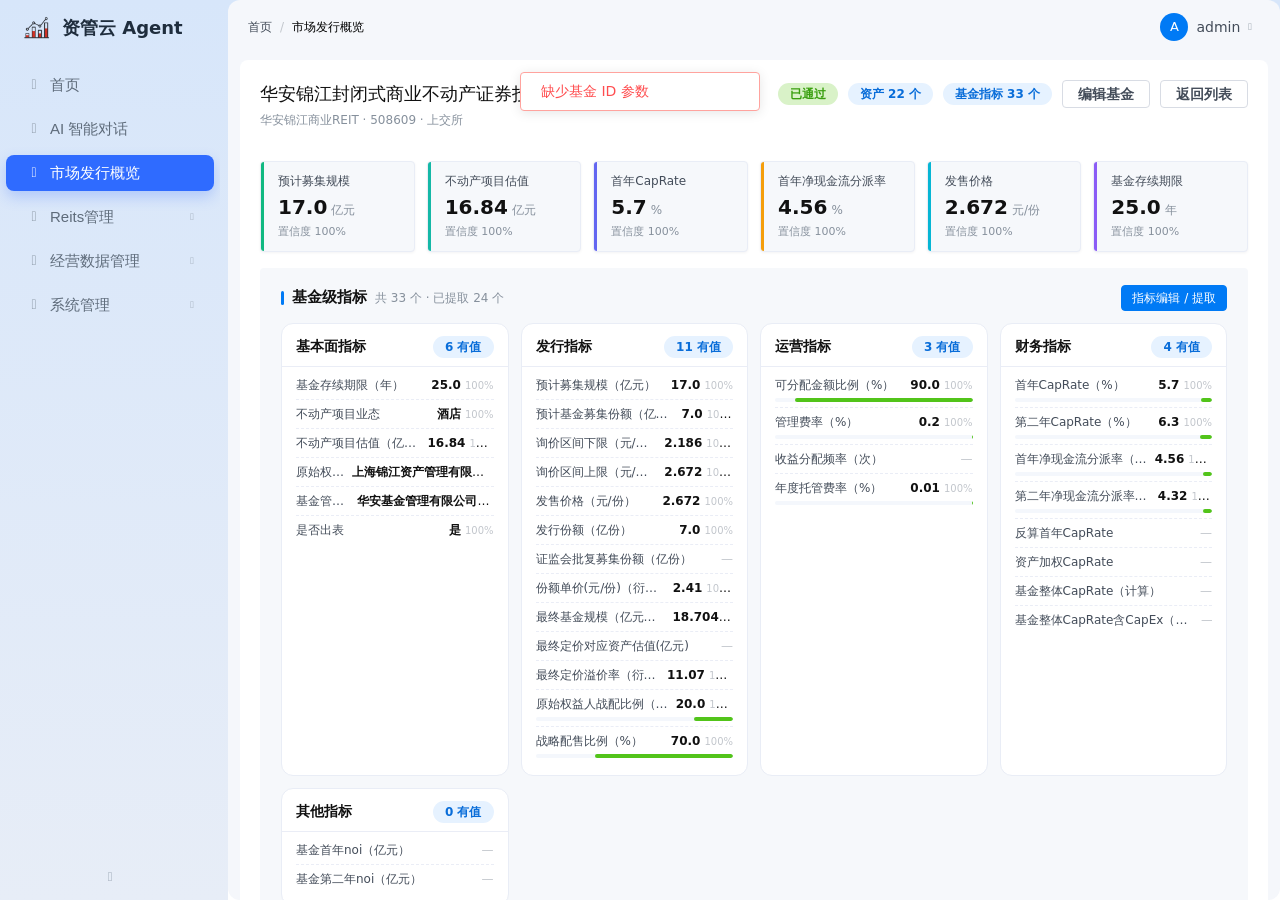
==== index.html @ 0970c5f0 "Deploy fund detail demo" ====
<!DOCTYPE html>
<!-- saved from url=(0098)https://gateway-open-uat.longfor.com/asset-cloud-uat/open-agent/pages/reits/fund-detail.html?id=16 -->
<html lang="zh-CN"><head><meta http-equiv="Content-Type" content="text/html; charset=UTF-8">

<meta name="viewport" content="width=device-width, initial-scale=1.0">
<title>基金详情</title>
<link rel="stylesheet" href="./assets/all.min.css" data-admin-spa="base">
<link rel="stylesheet" href="./assets/admin-vars.css" data-admin-spa="base">
<link rel="stylesheet" href="./assets/admin-layout.css" data-admin-spa="base">
<link rel="stylesheet" href="./assets/admin-components.css" data-admin-spa="base">
<link rel="stylesheet" href="./assets/reits2.css" data-admin-spa="page">

<style data-admin-spa="page-style">
/* ── 页头右侧 ── */
.fd-header-right { display: flex; flex-direction: column; align-items: flex-end; gap: 10px; }
.fd-header-tags { display: flex; align-items: center; gap: 10px; font-size: var(--admin-font-sm); }
.fd-header-right .btn { height: calc(var(--admin-btn-height) - 4px); font-weight: 600; }

/* ── 板块层次：页面白底 → 板块浅蓝灰底 → 卡片白底，避免全靠分界线区分层级 ── */
#app .desc-card { background: #f6f8fb; border-color: transparent; }

/* ── 顶部指标卡片 ── */
.fd-top-metrics { display: flex; gap: 12px; margin-bottom: var(--admin-gap-md); }
.fd-metric-card {
    flex: 1 1 0;
    min-width: 0;
    background: #f6f8fb;
    border: 1px solid var(--admin-border-lighter);
    border-radius: var(--admin-radius-sm);
    box-shadow: 0 1px 3px rgba(15, 23, 42, 0.05);
    padding: 10px 14px 10px 17px;
    position: relative;
    overflow: hidden;
}
.fd-metric-card::before {
    content: "";
    position: absolute;
    left: 0; top: 0; bottom: 0;
    width: 3px;
    background: var(--mc, var(--admin-primary));
}
.fd-metric-card .mc-label {
    font-size: var(--admin-font-sm);
    color: var(--admin-text-regular);
    margin-bottom: 4px;
    white-space: nowrap; overflow: hidden; text-overflow: ellipsis;
}
.fd-metric-card .mc-value { font-size: 20px; font-weight: 600; color: var(--admin-text-primary); line-height: 1.3; }
.fd-metric-card .mc-value .mc-unit { font-size: var(--admin-font-sm); font-weight: 400; color: var(--admin-text-secondary); margin-left: 4px; }
.fd-metric-card .mc-confidence { font-size: 11px; color: var(--admin-text-secondary); margin-top: 4px; }

/* ── 百分数进度条（从右向左增长，填充比例取指标值本身） ── */
.fd-bar { height: 4px; background: var(--admin-bg-light); border-radius: 2px; overflow: hidden; margin-top: 4px; }
.fd-bar > i { display: block; height: 100%; margin-left: auto; background: var(--admin-success); border-radius: 2px; }

/* ── 分区标题补充信息 ── */
.fd-sec-title { display: flex; align-items: baseline; gap: 8px; }
.fd-sec-title::before { content: ""; width: 3px; height: 14px; border-radius: 2px; background: var(--admin-primary); align-self: center; }
.fd-sec-meta { font-size: var(--admin-font-sm); font-weight: 400; color: var(--admin-text-secondary); }

/* ── 指标分组网格（flex 同行等高） ── */
.fd-group-grid { display: flex; flex-wrap: wrap; gap: 12px; }
.fd-group {
    flex: 0 0 calc(25% - 9px);
    min-width: 0;
    box-sizing: border-box;
    background: var(--admin-bg-blank);
    border: 1px solid var(--admin-border-lighter);
    border-radius: 12px;
    padding: 12px 14px;
    overflow: hidden;
}
.fd-group-head {
    display: flex; align-items: center; justify-content: space-between;
    font-size: var(--admin-font-base); font-weight: 700; color: var(--admin-text-primary);
    margin: 0 -14px 4px;
    padding: 0 14px 8px;
    border-bottom: 1px solid var(--admin-border-light);
}
.fd-group-head .g-badge { flex: 0 0 auto; }
.fd-group-head .g-dot { display: inline-block; width: 6px; height: 6px; border-radius: 2px; background: var(--admin-primary); margin-right: 6px; vertical-align: 1px; }
.fd-ind-row { padding: 5px 0; }
.fd-ind-row + .fd-ind-row { border-top: 1px dashed var(--admin-border-light); }
/* 行内 label/value 都可能超长：label 可收缩省略号（flex item 需 min-width:0 省略号才生效），value 过长同样收缩省略号，溢出悬浮 title 看全文 */
.fd-ind-line { display: flex; align-items: center; justify-content: space-between; gap: 8px; font-size: var(--admin-font-sm); }
.fd-ind-line .il-label { flex: 1 1 auto; min-width: 0; color: var(--admin-text-regular); white-space: nowrap; overflow: hidden; text-overflow: ellipsis; }
.fd-ind-line .il-val-wrap { flex: 0 1 auto; min-width: 0; white-space: nowrap; overflow: hidden; text-overflow: ellipsis; }
.fd-ind-line .il-value { font-weight: 600; color: var(--admin-text-primary); }
.fd-ind-line .il-unit { font-weight: 400; font-size: 12px; color: var(--admin-text-secondary); margin-left: 2px; }
.fd-ind-line .il-conf { font-size: 10px; color: var(--admin-text-disabled); margin-left: 4px; }

/* ── 底层资产卡片：一栏横向滑动 ── */
.fd-asset-carousel { position: relative; }
/* 左右渐隐遮罩，提示两侧还有内容（底色与 desc-card 一致） */
.fd-asset-carousel::before,
.fd-asset-carousel::after {
    content: "";
    position: absolute;
    top: 0; bottom: 10px;
    width: 56px;
    z-index: 2;
    pointer-events: none;
    opacity: 0;
    transition: opacity .25s;
}
.fd-asset-carousel::before { left: 0; background: linear-gradient(to right, #f6f8fb 8%, rgba(246, 248, 251, 0)); }
.fd-asset-carousel::after { right: 0; background: linear-gradient(to left, #f6f8fb 8%, rgba(246, 248, 251, 0)); }
.fd-asset-carousel.can-scroll-left::before,
.fd-asset-carousel.can-scroll-right::after { opacity: 1; }
.fd-asset-grid {
    display: flex;
    flex-wrap: nowrap;
    gap: 12px;
    overflow-x: auto;
    overscroll-behavior-x: contain;
    scroll-snap-type: x proximity;
    scroll-behavior: smooth;
    padding: 2px 2px 10px;
    cursor: grab;
    scrollbar-width: thin;
    scrollbar-color: #c7d0dd transparent;
}
.fd-asset-grid.dragging { cursor: grabbing; scroll-behavior: auto; user-select: none; }
.fd-asset-grid::-webkit-scrollbar { height: 6px; }
.fd-asset-grid::-webkit-scrollbar-thumb { background: #c7d0dd; border-radius: 3px; }
.fd-asset-grid::-webkit-scrollbar-thumb:hover { background: #a8b4c6; }
.fd-asset-grid::-webkit-scrollbar-track { background: transparent; }
.fd-asset-card {
    box-sizing: border-box;
    background: var(--admin-bg-blank);
    border: 1px solid var(--admin-border-lighter);
    border-radius: var(--admin-radius-sm);
    padding: 14px 16px;
    min-width: 0;
}
.fd-asset-card.full { flex: 0 0 100%; }
.fd-asset-card.half { flex: 0 0 480px; scroll-snap-align: start; }
/* 区块标题右侧：位置计数 + 翻页按钮 */
.fd-asset-toolbar { display: flex; align-items: center; gap: 8px; }
.fd-asset-pos {
    font-size: var(--admin-font-sm);
    color: var(--admin-text-secondary);
    min-width: 54px;
    text-align: center;
    font-variant-numeric: tabular-nums;
}
.fd-asset-nav {
    width: 28px; height: 28px;
    border-radius: 50%;
    border: 1px solid var(--admin-border-lighter);
    background: var(--admin-bg-blank);
    color: var(--admin-text-regular);
    font-size: 12px;
    cursor: pointer;
    display: inline-flex; align-items: center; justify-content: center;
    transition: color .15s, border-color .15s, opacity .15s;
}
.fd-asset-nav:hover:not(:disabled) { color: var(--admin-primary); border-color: var(--admin-primary); }
.fd-asset-nav:disabled { opacity: .35; cursor: not-allowed; }
.fd-asset-head { display: flex; align-items: center; gap: 8px; flex-wrap: wrap; margin-bottom: 12px; }
.fd-asset-head .a-name { font-size: var(--admin-font-md); font-weight: 600; color: var(--admin-text-primary); }
/* 资产头部胶囊：加粗深色字 + 同色浅底 */
.a-tag {
    display: inline-flex; align-items: center;
    font-size: 12px; font-weight: 600; line-height: 1.5;
    padding: 2px 12px; border-radius: 999px; white-space: nowrap;
}
.a-tag-blue { color: #096dd9; background: var(--admin-info-bg); }
.a-tag-green { color: #389e0d; background: #d9f2c8; }
.a-tag-gray { color: #595959; background: #f0f0f0; }
.fd-asset-groups { display: flex; flex-wrap: wrap; gap: 12px; }
.fd-asset-groups .fd-group { background: #f6f8fb; border-color: transparent; }
.fd-asset-card.full .fd-asset-groups .fd-group { flex-basis: calc(25% - 9px); }
.fd-asset-card.half .fd-asset-groups .fd-group { flex-basis: calc(50% - 6px); }
.fd-empty { padding: 32px; text-align: center; color: var(--admin-text-disabled); }

@media (max-width: 1200px) {
    .fd-group { flex-basis: calc(50% - 6px); }
    .fd-asset-card.half .fd-asset-groups .fd-group { flex-basis: calc(50% - 6px); }
}
@media (max-width: 640px) {
    .fd-asset-card.half { flex-basis: 86%; }
    .fd-asset-card.half .fd-asset-groups .fd-group { flex-basis: 100%; }
}
</style></head>
<body>
<div id="app" data-active-menu="reits-overview" data-layout-ready="1" class="admin-app"><aside class="admin-sidebar" id="adminSidebar"><a class="menu-brand" href="https://gateway-open-uat.longfor.com/asset-cloud-uat/open-agent/pages/dashboard.html"><span class="brand-logo"><img src="./assets/logo.png" alt="logo"></span><span class="brand-name">资管云 Agent</span></a><ul class="admin-menu"><li><a class="menu-item" data-menu-id="dashboard" href="https://gateway-open-uat.longfor.com/asset-cloud-uat/open-agent/pages/dashboard.html"><i class="fas fa-house menu-icon"></i><span>首页</span></a></li><li><a class="menu-item" data-menu-id="chat" href="https://gateway-open-uat.longfor.com/asset-cloud-uat/open-agent/pages/chat.html"><i class="fas fa-comments menu-icon"></i><span>AI 智能对话</span></a></li><li><a class="menu-item active" data-menu-id="reits-overview" href="https://gateway-open-uat.longfor.com/asset-cloud-uat/open-agent/pages/reits/funds.html"><i class="fas fa-chart-pie menu-icon"></i><span>市场发行概览</span></a></li><li class=""><a class="menu-item" data-menu-id="reits-mgmt"><i class="fas fa-city menu-icon"></i><span>Reits管理</span><i class="fas fa-chevron-down menu-chevron"></i></a><ul class="admin-submenu"><li><a class="menu-item" data-menu-id="reits-indicator-groups" href="https://gateway-open-uat.longfor.com/asset-cloud-uat/open-agent/pages/reits/indicator-groups.html"><span>指标分组</span></a></li><li><a class="menu-item" data-menu-id="reits-indicator-defs" href="https://gateway-open-uat.longfor.com/asset-cloud-uat/open-agent/pages/reits/indicator-defs.html"><span>指标定义</span></a></li><li><a class="menu-item" data-menu-id="reits-prompt-templates" href="https://gateway-open-uat.longfor.com/asset-cloud-uat/open-agent/pages/reits/prompt-templates.html"><span>提示词模板</span></a></li><li><a class="menu-item" data-menu-id="reits-doc-categories" href="https://gateway-open-uat.longfor.com/asset-cloud-uat/open-agent/pages/reits/doc-categories.html"><span>文档分类</span></a></li><li><a class="menu-item" data-menu-id="reits-raw-documents" href="https://gateway-open-uat.longfor.com/asset-cloud-uat/open-agent/pages/reits/raw-documents.html"><span>原始文档</span></a></li></ul></li><li class=""><a class="menu-item" data-menu-id="ops-data-mgmt"><i class="fas fa-chart-line menu-icon"></i><span>经营数据管理</span><i class="fas fa-chevron-down menu-chevron"></i></a><ul class="admin-submenu"><li><a class="menu-item" data-menu-id="ops-metrics" href="https://gateway-open-uat.longfor.com/asset-cloud-uat/open-agent/pages/ops/ops-metrics.html"><span>指标定义</span></a></li><li><a class="menu-item" data-menu-id="ops-metric-explore" href="https://gateway-open-uat.longfor.com/asset-cloud-uat/open-agent/pages/ops/ops-metric-explore.html"><span>指标查询</span></a></li><li><a class="menu-item" data-menu-id="ops-dimensions" href="https://gateway-open-uat.longfor.com/asset-cloud-uat/open-agent/pages/ops/ops-dimensions.html"><span>维度管理</span></a></li><li><a class="menu-item" data-menu-id="ops-es-meta" href="https://gateway-open-uat.longfor.com/asset-cloud-uat/open-agent/pages/ops/ops-es-meta.html"><span>ES管理</span></a></li><li><a class="menu-item" data-menu-id="ops-sync-monitor" href="https://gateway-open-uat.longfor.com/asset-cloud-uat/open-agent/pages/ops/ops-sync-monitor.html"><span>同步监控</span></a></li></ul></li><li class=""><a class="menu-item" data-menu-id="system-mgmt"><i class="fas fa-gear menu-icon"></i><span>系统管理</span><i class="fas fa-chevron-down menu-chevron"></i></a><ul class="admin-submenu"><li><a class="menu-item" data-menu-id="system-data-dic" href="https://gateway-open-uat.longfor.com/asset-cloud-uat/open-agent/pages/system/data-dic.html"><span>数据字典</span></a></li></ul></li></ul><div class="menu-fold" title="收起菜单"><i class="fas fa-angles-left"></i></div></aside><div class="admin-main"><header class="admin-header"><nav class="admin-breadcrumb"><a href="https://gateway-open-uat.longfor.com/asset-cloud-uat/open-agent/pages/dashboard.html">首页</a><span class="separator">/</span><span class="current">市场发行概览</span></nav><div class="header-user"><span class="user-avatar">A</span><span class="user-name">admin</span><i class="fas fa-chevron-down user-chevron"></i><div class="user-dropdown">  <div class="dropdown-item" id="logoutItem"><i class="fas fa-right-from-bracket"></i>退出登录</div></div></div></header><main class="admin-content"><div class="admin-page">
    <div class="page-header">
        <div>
            <h2 class="page-title" id="fundName">华安锦江封闭式商业不动产证券投资基金</h2>
            <div class="page-subtitle" id="fundSubTitle">华安锦江商业REIT · 508609 · 上交所</div>
        </div>
        <div class="fd-header-right">
            <div class="fd-header-tags">
                <span id="fundStageTag"><span class="a-tag a-tag-green">已通过</span></span>
                <span class="a-tag a-tag-blue" id="assetCountTag">资产 22 个</span>
                <span class="a-tag a-tag-blue" id="indicatorCountTag">基金指标 33 个</span>
                <button class="btn btn-default" onclick="location.href=&#39;fund-edit.html?id=&#39; + fundId">编辑基金</button>
                <button class="btn btn-default" onclick="location.href=&#39;funds.html&#39;">返回列表</button>
            </div>
        </div>
    </div>

    <!-- 顶部指标卡片（配置项 asset.reits.fund-detail.top-indicators，最多 6 个） -->
    <div class="fd-top-metrics" id="topMetrics" style=""><div class="fd-metric-card" style="--mc:#10b981"><div class="mc-label" title="预计募集规模">预计募集规模</div><div class="mc-value">17.0<span class="mc-unit">亿元</span></div><div class="mc-confidence">置信度 100%</div></div><div class="fd-metric-card" style="--mc:#14b8a6"><div class="mc-label" title="不动产项目估值">不动产项目估值</div><div class="mc-value">16.84<span class="mc-unit">亿元</span></div><div class="mc-confidence">置信度 100%</div></div><div class="fd-metric-card" style="--mc:#6366f1"><div class="mc-label" title="首年CapRate">首年CapRate</div><div class="mc-value">5.7<span class="mc-unit">%</span></div><div class="mc-confidence">置信度 100%</div></div><div class="fd-metric-card" style="--mc:#f59e0b"><div class="mc-label" title="首年净现金流分派率">首年净现金流分派率</div><div class="mc-value">4.56<span class="mc-unit">%</span></div><div class="mc-confidence">置信度 100%</div></div><div class="fd-metric-card" style="--mc:#06b6d4"><div class="mc-label" title="发售价格">发售价格</div><div class="mc-value">2.672<span class="mc-unit">元/份</span></div><div class="mc-confidence">置信度 100%</div></div><div class="fd-metric-card" style="--mc:#8b5cf6"><div class="mc-label" title="基金存续期限">基金存续期限</div><div class="mc-value">25.0<span class="mc-unit">年</span></div><div class="mc-confidence">置信度 100%</div></div></div>

    <!-- 基金级指标 -->
    <div class="desc-card">
        <div class="desc-title">
            <span class="fd-sec-title">基金级指标<span class="fd-sec-meta" id="fundIndMeta">共 33 个 · 已提取 24 个</span></span>
            <button class="btn btn-primary btn-sm" onclick="location.href=&#39;fund-indicator.html?fundId=&#39; + fundId">指标编辑 / 提取</button>
        </div>
        <div class="fd-group-grid" id="fundIndicatorGroups"><div class="fd-group"><div class="fd-group-head"><span>基本面指标</span><span class="a-tag a-tag-blue g-badge">6 有值</span></div><div class="fd-ind-row"><div class="fd-ind-line"><span class="il-label" title="基金存续期限（年）">基金存续期限（年）</span><span class="il-val-wrap" title="25.0"><span class="il-value">25.0</span><span class="il-conf">100%</span></span></div></div><div class="fd-ind-row"><div class="fd-ind-line"><span class="il-label" title="不动产项目业态">不动产项目业态</span><span class="il-val-wrap" title="酒店"><span class="il-value">酒店</span><span class="il-conf">100%</span></span></div></div><div class="fd-ind-row"><div class="fd-ind-line"><span class="il-label" title="不动产项目估值（亿元）">不动产项目估值（亿元）</span><span class="il-val-wrap" title="16.84"><span class="il-value">16.84</span><span class="il-conf">100%</span></span></div></div><div class="fd-ind-row"><div class="fd-ind-line"><span class="il-label" title="原始权益人">原始权益人</span><span class="il-val-wrap" title="上海锦江资产管理有限公司"><span class="il-value">上海锦江资产管理有限公司</span><span class="il-conf">100%</span></span></div></div><div class="fd-ind-row"><div class="fd-ind-line"><span class="il-label" title="基金管理人">基金管理人</span><span class="il-val-wrap" title="华安基金管理有限公司"><span class="il-value">华安基金管理有限公司</span><span class="il-conf">100%</span></span></div></div><div class="fd-ind-row"><div class="fd-ind-line"><span class="il-label" title="是否出表">是否出表</span><span class="il-val-wrap" title="是"><span class="il-value">是</span><span class="il-conf">100%</span></span></div></div></div><div class="fd-group"><div class="fd-group-head"><span>发行指标</span><span class="a-tag a-tag-blue g-badge">11 有值</span></div><div class="fd-ind-row"><div class="fd-ind-line"><span class="il-label" title="预计募集规模（亿元）">预计募集规模（亿元）</span><span class="il-val-wrap" title="17.0"><span class="il-value">17.0</span><span class="il-conf">100%</span></span></div></div><div class="fd-ind-row"><div class="fd-ind-line"><span class="il-label" title="预计基金募集份额（亿份）">预计基金募集份额（亿份）</span><span class="il-val-wrap" title="7.0"><span class="il-value">7.0</span><span class="il-conf">100%</span></span></div></div><div class="fd-ind-row"><div class="fd-ind-line"><span class="il-label" title="询价区间下限（元/份）">询价区间下限（元/份）</span><span class="il-val-wrap" title="2.186"><span class="il-value">2.186</span><span class="il-conf">100%</span></span></div></div><div class="fd-ind-row"><div class="fd-ind-line"><span class="il-label" title="询价区间上限（元/份）">询价区间上限（元/份）</span><span class="il-val-wrap" title="2.672"><span class="il-value">2.672</span><span class="il-conf">100%</span></span></div></div><div class="fd-ind-row"><div class="fd-ind-line"><span class="il-label" title="发售价格（元/份）">发售价格（元/份）</span><span class="il-val-wrap" title="2.672"><span class="il-value">2.672</span><span class="il-conf">100%</span></span></div></div><div class="fd-ind-row"><div class="fd-ind-line"><span class="il-label" title="发行份额（亿份）">发行份额（亿份）</span><span class="il-val-wrap" title="7.0"><span class="il-value">7.0</span><span class="il-conf">100%</span></span></div></div><div class="fd-ind-row"><div class="fd-ind-line"><span class="il-label" title="证监会批复募集份额（亿份）">证监会批复募集份额（亿份）</span><span class="il-val-wrap"><span class="il-value" style="color:var(--admin-text-disabled);font-weight:400">—</span></span></div></div><div class="fd-ind-row"><div class="fd-ind-line"><span class="il-label" title="份额单价(元/份)（衍生）">份额单价(元/份)（衍生）</span><span class="il-val-wrap" title="2.41"><span class="il-value">2.41</span><span class="il-conf">100%</span></span></div></div><div class="fd-ind-row"><div class="fd-ind-line"><span class="il-label" title="最终基金规模（亿元）（衍生）">最终基金规模（亿元）（衍生）</span><span class="il-val-wrap" title="18.704"><span class="il-value">18.704</span><span class="il-conf">100%</span></span></div></div><div class="fd-ind-row"><div class="fd-ind-line"><span class="il-label" title="最终定价对应资产估值(亿元)">最终定价对应资产估值(亿元)</span><span class="il-val-wrap"><span class="il-value" style="color:var(--admin-text-disabled);font-weight:400">—</span></span></div></div><div class="fd-ind-row"><div class="fd-ind-line"><span class="il-label" title="最终定价溢价率（衍生）">最终定价溢价率（衍生）</span><span class="il-val-wrap" title="11.07"><span class="il-value">11.07</span><span class="il-conf">100%</span></span></div></div><div class="fd-ind-row"><div class="fd-ind-line"><span class="il-label" title="原始权益人战配比例（%）">原始权益人战配比例（%）</span><span class="il-val-wrap" title="20.0"><span class="il-value">20.0</span><span class="il-conf">100%</span></span></div><div class="fd-bar"><i style="width:20%"></i></div></div><div class="fd-ind-row"><div class="fd-ind-line"><span class="il-label" title="战略配售比例（%）">战略配售比例（%）</span><span class="il-val-wrap" title="70.0"><span class="il-value">70.0</span><span class="il-conf">100%</span></span></div><div class="fd-bar"><i style="width:70%"></i></div></div></div><div class="fd-group"><div class="fd-group-head"><span>运营指标</span><span class="a-tag a-tag-blue g-badge">3 有值</span></div><div class="fd-ind-row"><div class="fd-ind-line"><span class="il-label" title="可分配金额比例（%）">可分配金额比例（%）</span><span class="il-val-wrap" title="90.0"><span class="il-value">90.0</span><span class="il-conf">100%</span></span></div><div class="fd-bar"><i style="width:90%"></i></div></div><div class="fd-ind-row"><div class="fd-ind-line"><span class="il-label" title="管理费率（%）">管理费率（%）</span><span class="il-val-wrap" title="0.2"><span class="il-value">0.2</span><span class="il-conf">100%</span></span></div><div class="fd-bar"><i style="width:0.2%"></i></div></div><div class="fd-ind-row"><div class="fd-ind-line"><span class="il-label" title="收益分配频率（次）">收益分配频率（次）</span><span class="il-val-wrap"><span class="il-value" style="color:var(--admin-text-disabled);font-weight:400">—</span></span></div></div><div class="fd-ind-row"><div class="fd-ind-line"><span class="il-label" title="年度托管费率（%）">年度托管费率（%）</span><span class="il-val-wrap" title="0.01"><span class="il-value">0.01</span><span class="il-conf">100%</span></span></div><div class="fd-bar"><i style="width:0.01%"></i></div></div></div><div class="fd-group"><div class="fd-group-head"><span>财务指标</span><span class="a-tag a-tag-blue g-badge">4 有值</span></div><div class="fd-ind-row"><div class="fd-ind-line"><span class="il-label" title="首年CapRate（%）">首年CapRate（%）</span><span class="il-val-wrap" title="5.7"><span class="il-value">5.7</span><span class="il-conf">100%</span></span></div><div class="fd-bar"><i style="width:5.7%"></i></div></div><div class="fd-ind-row"><div class="fd-ind-line"><span class="il-label" title="第二年CapRate（%）">第二年CapRate（%）</span><span class="il-val-wrap" title="6.3"><span class="il-value">6.3</span><span class="il-conf">100%</span></span></div><div class="fd-bar"><i style="width:6.3%"></i></div></div><div class="fd-ind-row"><div class="fd-ind-line"><span class="il-label" title="首年净现金流分派率（%）">首年净现金流分派率（%）</span><span class="il-val-wrap" title="4.56"><span class="il-value">4.56</span><span class="il-conf">100%</span></span></div><div class="fd-bar"><i style="width:4.56%"></i></div></div><div class="fd-ind-row"><div class="fd-ind-line"><span class="il-label" title="第二年净现金流分派率（%）">第二年净现金流分派率（%）</span><span class="il-val-wrap" title="4.32"><span class="il-value">4.32</span><span class="il-conf">100%</span></span></div><div class="fd-bar"><i style="width:4.32%"></i></div></div><div class="fd-ind-row"><div class="fd-ind-line"><span class="il-label" title="反算首年CapRate">反算首年CapRate</span><span class="il-val-wrap"><span class="il-value" style="color:var(--admin-text-disabled);font-weight:400">—</span></span></div></div><div class="fd-ind-row"><div class="fd-ind-line"><span class="il-label" title="资产加权CapRate">资产加权CapRate</span><span class="il-val-wrap"><span class="il-value" style="color:var(--admin-text-disabled);font-weight:400">—</span></span></div></div><div class="fd-ind-row"><div class="fd-ind-line"><span class="il-label" title="基金整体CapRate（计算）">基金整体CapRate（计算）</span><span class="il-val-wrap"><span class="il-value" style="color:var(--admin-text-disabled);font-weight:400">—</span></span></div></div><div class="fd-ind-row"><div class="fd-ind-line"><span class="il-label" title="基金整体CapRate含CapEx（计算）">基金整体CapRate含CapEx（计算）</span><span class="il-val-wrap"><span class="il-value" style="color:var(--admin-text-disabled);font-weight:400">—</span></span></div></div></div><div class="fd-group"><div class="fd-group-head"><span>其他指标</span><span class="a-tag a-tag-blue g-badge">0 有值</span></div><div class="fd-ind-row"><div class="fd-ind-line"><span class="il-label" title="基金首年noi（亿元）">基金首年noi（亿元）</span><span class="il-val-wrap"><span class="il-value" style="color:var(--admin-text-disabled);font-weight:400">—</span></span></div></div><div class="fd-ind-row"><div class="fd-ind-line"><span class="il-label" title="基金第二年noi（亿元）">基金第二年noi（亿元）</span><span class="il-val-wrap"><span class="il-value" style="color:var(--admin-text-disabled);font-weight:400">—</span></span></div></div></div></div>
    </div>

    <!-- 底层资产 -->
    <div class="desc-card">
        <div class="desc-title">
            <span class="fd-sec-title">底层资产<span class="fd-sec-meta" id="assetMeta">共 22 个资产</span></span>
            <span class="fd-asset-toolbar">
                <span class="fd-asset-pos" id="assetPos">1 / 22</span>
                <button type="button" class="fd-asset-nav" id="assetPrev" aria-label="向左滑动"><i class="fas fa-chevron-left"></i></button>
                <button type="button" class="fd-asset-nav" id="assetNext" aria-label="向右滑动"><i class="fas fa-chevron-right"></i></button>
                <button class="btn btn-primary btn-sm" onclick="discoverAssets()">重新识别资产</button>
            </span>
        </div>
        <div class="fd-asset-carousel" id="assetCarousel">
        <div class="fd-asset-grid" id="assetCards"><div class="fd-asset-card half"><div class="fd-asset-head"><span class="a-name">锦江都城广州白云店</span><span class="a-tag a-tag-blue">广东省广州市</span><span class="a-tag a-tag-green">酒店</span><span class="a-tag a-tag-gray">字段 21 个</span></div><div class="fd-asset-groups"><div class="fd-group"><div class="fd-group-head"><span><i class="g-dot"></i>资产概况</span></div><div class="fd-ind-row"><div class="fd-ind-line"><span class="il-label" title="建筑面积">建筑面积</span><span class="il-val-wrap" title="7459.0平方米"><span class="il-value">7459.0</span><span class="il-unit">平方米</span></span></div></div><div class="fd-ind-row"><div class="fd-ind-line"><span class="il-label" title="可租赁面积">可租赁面积</span><span class="il-val-wrap"><span class="il-value" style="color:var(--admin-text-disabled);font-weight:400">—</span></span></div></div><div class="fd-ind-row"><div class="fd-ind-line"><span class="il-label" title="资产估值">资产估值</span><span class="il-val-wrap"><span class="il-value" style="color:var(--admin-text-disabled);font-weight:400">—</span></span></div></div><div class="fd-ind-row"><div class="fd-ind-line"><span class="il-label" title="细分业态类型">细分业态类型</span><span class="il-val-wrap"><span class="il-value" style="color:var(--admin-text-disabled);font-weight:400">—</span></span></div></div><div class="fd-ind-row"><div class="fd-ind-line"><span class="il-label" title="土地剩余年限">土地剩余年限</span><span class="il-val-wrap"><span class="il-value" style="color:var(--admin-text-disabled);font-weight:400">—</span></span></div></div></div><div class="fd-group"><div class="fd-group-head"><span><i class="g-dot"></i>估值参数</span></div><div class="fd-ind-row"><div class="fd-ind-line"><span class="il-label" title="caprate(首年资本化率）">caprate(首年资本化率）</span><span class="il-val-wrap" title="5.2%"><span class="il-value">5.2</span><span class="il-unit">%</span></span></div><div class="fd-bar"><i style="width:5.2%"></i></div></div><div class="fd-ind-row"><div class="fd-ind-line"><span class="il-label" title="Caprate2（第二年资本化率）">Caprate2（第二年资本化率）</span><span class="il-val-wrap"><span class="il-value" style="color:var(--admin-text-disabled);font-weight:400">—</span></span></div></div><div class="fd-ind-row"><div class="fd-ind-line"><span class="il-label" title="Caprate（加回资本性支出）">Caprate（加回资本性支出）</span><span class="il-val-wrap"><span class="il-value" style="color:var(--admin-text-disabled);font-weight:400">—</span></span></div></div><div class="fd-ind-row"><div class="fd-ind-line"><span class="il-label" title="Caprate2（第二年加回资本性支出）">Caprate2（第二年加回资本性支出）</span><span class="il-val-wrap"><span class="il-value" style="color:var(--admin-text-disabled);font-weight:400">—</span></span></div></div><div class="fd-ind-row"><div class="fd-ind-line"><span class="il-label" title="折现率">折现率</span><span class="il-val-wrap"><span class="il-value" style="color:var(--admin-text-disabled);font-weight:400">—</span></span></div></div></div><div class="fd-group"><div class="fd-group-head"><span><i class="g-dot"></i>经营表现</span></div><div class="fd-ind-row"><div class="fd-ind-line"><span class="il-label" title="NOI（最近年度实际值）">NOI（最近年度实际值）</span><span class="il-val-wrap"><span class="il-value" style="color:var(--admin-text-disabled);font-weight:400">—</span></span></div></div><div class="fd-ind-row"><div class="fd-ind-line"><span class="il-label" title="NOI Margin（最近年度实际值）">NOI Margin（最近年度实际值）</span><span class="il-val-wrap"><span class="il-value" style="color:var(--admin-text-disabled);font-weight:400">—</span></span></div></div><div class="fd-ind-row"><div class="fd-ind-line"><span class="il-label" title="出租率（时点/年末）">出租率（时点/年末）</span><span class="il-val-wrap"><span class="il-value" style="color:var(--admin-text-disabled);font-weight:400">—</span></span></div></div><div class="fd-ind-row"><div class="fd-ind-line"><span class="il-label" title="平均租金单价">平均租金单价</span><span class="il-val-wrap"><span class="il-value" style="color:var(--admin-text-disabled);font-weight:400">—</span></span></div></div><div class="fd-ind-row"><div class="fd-ind-line"><span class="il-label" title="续租率">续租率</span><span class="il-val-wrap"><span class="il-value" style="color:var(--admin-text-disabled);font-weight:400">—</span></span></div></div></div><div class="fd-group"><div class="fd-group-head"><span><i class="g-dot"></i>租户与租约指标</span></div><div class="fd-ind-row"><div class="fd-ind-line"><span class="il-label" title="前十大租户占比">前十大租户占比</span><span class="il-val-wrap"><span class="il-value" style="color:var(--admin-text-disabled);font-weight:400">—</span></span></div></div><div class="fd-ind-row"><div class="fd-ind-line"><span class="il-label" title="最大单一租户占比">最大单一租户占比</span><span class="il-val-wrap"><span class="il-value" style="color:var(--admin-text-disabled);font-weight:400">—</span></span></div></div><div class="fd-ind-row"><div class="fd-ind-line"><span class="il-label" title="WALE（加权平均剩余租期）">WALE（加权平均剩余租期）</span><span class="il-val-wrap"><span class="il-value" style="color:var(--admin-text-disabled);font-weight:400">—</span></span></div></div><div class="fd-ind-row"><div class="fd-ind-line"><span class="il-label" title="到期结构（1年内）">到期结构（1年内）</span><span class="il-val-wrap"><span class="il-value" style="color:var(--admin-text-disabled);font-weight:400">—</span></span></div></div></div><div class="fd-group"><div class="fd-group-head"><span><i class="g-dot"></i>预测指标</span></div><div class="fd-ind-row"><div class="fd-ind-line"><span class="il-label" title="NOI（首年预测）">NOI（首年预测）</span><span class="il-val-wrap"><span class="il-value" style="color:var(--admin-text-disabled);font-weight:400">—</span></span></div></div><div class="fd-ind-row"><div class="fd-ind-line"><span class="il-label" title="NOI Margin（首年预测）">NOI Margin（首年预测）</span><span class="il-val-wrap"><span class="il-value" style="color:var(--admin-text-disabled);font-weight:400">—</span></span></div></div></div></div></div><div class="fd-asset-card half"><div class="fd-asset-head"><span class="a-name">锦江都城郑州二七店</span><span class="a-tag a-tag-blue">河南省郑州市</span><span class="a-tag a-tag-green">酒店</span><span class="a-tag a-tag-gray">字段 21 个</span></div><div class="fd-asset-groups"><div class="fd-group"><div class="fd-group-head"><span><i class="g-dot"></i>资产概况</span></div><div class="fd-ind-row"><div class="fd-ind-line"><span class="il-label" title="建筑面积">建筑面积</span><span class="il-val-wrap" title="6601.07平方米"><span class="il-value">6601.07</span><span class="il-unit">平方米</span></span></div></div><div class="fd-ind-row"><div class="fd-ind-line"><span class="il-label" title="可租赁面积">可租赁面积</span><span class="il-val-wrap"><span class="il-value" style="color:var(--admin-text-disabled);font-weight:400">—</span></span></div></div><div class="fd-ind-row"><div class="fd-ind-line"><span class="il-label" title="资产估值">资产估值</span><span class="il-val-wrap"><span class="il-value" style="color:var(--admin-text-disabled);font-weight:400">—</span></span></div></div><div class="fd-ind-row"><div class="fd-ind-line"><span class="il-label" title="细分业态类型">细分业态类型</span><span class="il-val-wrap"><span class="il-value" style="color:var(--admin-text-disabled);font-weight:400">—</span></span></div></div><div class="fd-ind-row"><div class="fd-ind-line"><span class="il-label" title="土地剩余年限">土地剩余年限</span><span class="il-val-wrap"><span class="il-value" style="color:var(--admin-text-disabled);font-weight:400">—</span></span></div></div></div><div class="fd-group"><div class="fd-group-head"><span><i class="g-dot"></i>估值参数</span></div><div class="fd-ind-row"><div class="fd-ind-line"><span class="il-label" title="caprate(首年资本化率）">caprate(首年资本化率）</span><span class="il-val-wrap" title="5.7%"><span class="il-value">5.7</span><span class="il-unit">%</span></span></div><div class="fd-bar"><i style="width:5.7%"></i></div></div><div class="fd-ind-row"><div class="fd-ind-line"><span class="il-label" title="Caprate2（第二年资本化率）">Caprate2（第二年资本化率）</span><span class="il-val-wrap"><span class="il-value" style="color:var(--admin-text-disabled);font-weight:400">—</span></span></div></div><div class="fd-ind-row"><div class="fd-ind-line"><span class="il-label" title="Caprate（加回资本性支出）">Caprate（加回资本性支出）</span><span class="il-val-wrap"><span class="il-value" style="color:var(--admin-text-disabled);font-weight:400">—</span></span></div></div><div class="fd-ind-row"><div class="fd-ind-line"><span class="il-label" title="Caprate2（第二年加回资本性支出）">Caprate2（第二年加回资本性支出）</span><span class="il-val-wrap"><span class="il-value" style="color:var(--admin-text-disabled);font-weight:400">—</span></span></div></div><div class="fd-ind-row"><div class="fd-ind-line"><span class="il-label" title="折现率">折现率</span><span class="il-val-wrap"><span class="il-value" style="color:var(--admin-text-disabled);font-weight:400">—</span></span></div></div></div><div class="fd-group"><div class="fd-group-head"><span><i class="g-dot"></i>经营表现</span></div><div class="fd-ind-row"><div class="fd-ind-line"><span class="il-label" title="NOI（最近年度实际值）">NOI（最近年度实际值）</span><span class="il-val-wrap"><span class="il-value" style="color:var(--admin-text-disabled);font-weight:400">—</span></span></div></div><div class="fd-ind-row"><div class="fd-ind-line"><span class="il-label" title="NOI Margin（最近年度实际值）">NOI Margin（最近年度实际值）</span><span class="il-val-wrap"><span class="il-value" style="color:var(--admin-text-disabled);font-weight:400">—</span></span></div></div><div class="fd-ind-row"><div class="fd-ind-line"><span class="il-label" title="出租率（时点/年末）">出租率（时点/年末）</span><span class="il-val-wrap"><span class="il-value" style="color:var(--admin-text-disabled);font-weight:400">—</span></span></div></div><div class="fd-ind-row"><div class="fd-ind-line"><span class="il-label" title="平均租金单价">平均租金单价</span><span class="il-val-wrap"><span class="il-value" style="color:var(--admin-text-disabled);font-weight:400">—</span></span></div></div><div class="fd-ind-row"><div class="fd-ind-line"><span class="il-label" title="续租率">续租率</span><span class="il-val-wrap"><span class="il-value" style="color:var(--admin-text-disabled);font-weight:400">—</span></span></div></div></div><div class="fd-group"><div class="fd-group-head"><span><i class="g-dot"></i>租户与租约指标</span></div><div class="fd-ind-row"><div class="fd-ind-line"><span class="il-label" title="前十大租户占比">前十大租户占比</span><span class="il-val-wrap"><span class="il-value" style="color:var(--admin-text-disabled);font-weight:400">—</span></span></div></div><div class="fd-ind-row"><div class="fd-ind-line"><span class="il-label" title="最大单一租户占比">最大单一租户占比</span><span class="il-val-wrap"><span class="il-value" style="color:var(--admin-text-disabled);font-weight:400">—</span></span></div></div><div class="fd-ind-row"><div class="fd-ind-line"><span class="il-label" title="WALE（加权平均剩余租期）">WALE（加权平均剩余租期）</span><span class="il-val-wrap"><span class="il-value" style="color:var(--admin-text-disabled);font-weight:400">—</span></span></div></div><div class="fd-ind-row"><div class="fd-ind-line"><span class="il-label" title="到期结构（1年内）">到期结构（1年内）</span><span class="il-val-wrap"><span class="il-value" style="color:var(--admin-text-disabled);font-weight:400">—</span></span></div></div></div><div class="fd-group"><div class="fd-group-head"><span><i class="g-dot"></i>预测指标</span></div><div class="fd-ind-row"><div class="fd-ind-line"><span class="il-label" title="NOI（首年预测）">NOI（首年预测）</span><span class="il-val-wrap"><span class="il-value" style="color:var(--admin-text-disabled);font-weight:400">—</span></span></div></div><div class="fd-ind-row"><div class="fd-ind-line"><span class="il-label" title="NOI Margin（首年预测）">NOI Margin（首年预测）</span><span class="il-val-wrap"><span class="il-value" style="color:var(--admin-text-disabled);font-weight:400">—</span></span></div></div></div></div></div><div class="fd-asset-card half"><div class="fd-asset-head"><span class="a-name">锦江都城长沙开福五一广场店</span><span class="a-tag a-tag-blue">湖南省长沙市</span><span class="a-tag a-tag-green">酒店</span><span class="a-tag a-tag-gray">字段 21 个</span></div><div class="fd-asset-groups"><div class="fd-group"><div class="fd-group-head"><span><i class="g-dot"></i>资产概况</span></div><div class="fd-ind-row"><div class="fd-ind-line"><span class="il-label" title="建筑面积">建筑面积</span><span class="il-val-wrap" title="7765.78平方米"><span class="il-value">7765.78</span><span class="il-unit">平方米</span></span></div></div><div class="fd-ind-row"><div class="fd-ind-line"><span class="il-label" title="可租赁面积">可租赁面积</span><span class="il-val-wrap"><span class="il-value" style="color:var(--admin-text-disabled);font-weight:400">—</span></span></div></div><div class="fd-ind-row"><div class="fd-ind-line"><span class="il-label" title="资产估值">资产估值</span><span class="il-val-wrap"><span class="il-value" style="color:var(--admin-text-disabled);font-weight:400">—</span></span></div></div><div class="fd-ind-row"><div class="fd-ind-line"><span class="il-label" title="细分业态类型">细分业态类型</span><span class="il-val-wrap"><span class="il-value" style="color:var(--admin-text-disabled);font-weight:400">—</span></span></div></div><div class="fd-ind-row"><div class="fd-ind-line"><span class="il-label" title="土地剩余年限">土地剩余年限</span><span class="il-val-wrap"><span class="il-value" style="color:var(--admin-text-disabled);font-weight:400">—</span></span></div></div></div><div class="fd-group"><div class="fd-group-head"><span><i class="g-dot"></i>估值参数</span></div><div class="fd-ind-row"><div class="fd-ind-line"><span class="il-label" title="caprate(首年资本化率）">caprate(首年资本化率）</span><span class="il-val-wrap" title="4.9%"><span class="il-value">4.9</span><span class="il-unit">%</span></span></div><div class="fd-bar"><i style="width:4.9%"></i></div></div><div class="fd-ind-row"><div class="fd-ind-line"><span class="il-label" title="Caprate2（第二年资本化率）">Caprate2（第二年资本化率）</span><span class="il-val-wrap"><span class="il-value" style="color:var(--admin-text-disabled);font-weight:400">—</span></span></div></div><div class="fd-ind-row"><div class="fd-ind-line"><span class="il-label" title="Caprate（加回资本性支出）">Caprate（加回资本性支出）</span><span class="il-val-wrap"><span class="il-value" style="color:var(--admin-text-disabled);font-weight:400">—</span></span></div></div><div class="fd-ind-row"><div class="fd-ind-line"><span class="il-label" title="Caprate2（第二年加回资本性支出）">Caprate2（第二年加回资本性支出）</span><span class="il-val-wrap"><span class="il-value" style="color:var(--admin-text-disabled);font-weight:400">—</span></span></div></div><div class="fd-ind-row"><div class="fd-ind-line"><span class="il-label" title="折现率">折现率</span><span class="il-val-wrap"><span class="il-value" style="color:var(--admin-text-disabled);font-weight:400">—</span></span></div></div></div><div class="fd-group"><div class="fd-group-head"><span><i class="g-dot"></i>经营表现</span></div><div class="fd-ind-row"><div class="fd-ind-line"><span class="il-label" title="NOI（最近年度实际值）">NOI（最近年度实际值）</span><span class="il-val-wrap"><span class="il-value" style="color:var(--admin-text-disabled);font-weight:400">—</span></span></div></div><div class="fd-ind-row"><div class="fd-ind-line"><span class="il-label" title="NOI Margin（最近年度实际值）">NOI Margin（最近年度实际值）</span><span class="il-val-wrap"><span class="il-value" style="color:var(--admin-text-disabled);font-weight:400">—</span></span></div></div><div class="fd-ind-row"><div class="fd-ind-line"><span class="il-label" title="出租率（时点/年末）">出租率（时点/年末）</span><span class="il-val-wrap"><span class="il-value" style="color:var(--admin-text-disabled);font-weight:400">—</span></span></div></div><div class="fd-ind-row"><div class="fd-ind-line"><span class="il-label" title="平均租金单价">平均租金单价</span><span class="il-val-wrap"><span class="il-value" style="color:var(--admin-text-disabled);font-weight:400">—</span></span></div></div><div class="fd-ind-row"><div class="fd-ind-line"><span class="il-label" title="续租率">续租率</span><span class="il-val-wrap"><span class="il-value" style="color:var(--admin-text-disabled);font-weight:400">—</span></span></div></div></div><div class="fd-group"><div class="fd-group-head"><span><i class="g-dot"></i>租户与租约指标</span></div><div class="fd-ind-row"><div class="fd-ind-line"><span class="il-label" title="前十大租户占比">前十大租户占比</span><span class="il-val-wrap"><span class="il-value" style="color:var(--admin-text-disabled);font-weight:400">—</span></span></div></div><div class="fd-ind-row"><div class="fd-ind-line"><span class="il-label" title="最大单一租户占比">最大单一租户占比</span><span class="il-val-wrap"><span class="il-value" style="color:var(--admin-text-disabled);font-weight:400">—</span></span></div></div><div class="fd-ind-row"><div class="fd-ind-line"><span class="il-label" title="WALE（加权平均剩余租期）">WALE（加权平均剩余租期）</span><span class="il-val-wrap"><span class="il-value" style="color:var(--admin-text-disabled);font-weight:400">—</span></span></div></div><div class="fd-ind-row"><div class="fd-ind-line"><span class="il-label" title="到期结构（1年内）">到期结构（1年内）</span><span class="il-val-wrap"><span class="il-value" style="color:var(--admin-text-disabled);font-weight:400">—</span></span></div></div></div><div class="fd-group"><div class="fd-group-head"><span><i class="g-dot"></i>预测指标</span></div><div class="fd-ind-row"><div class="fd-ind-line"><span class="il-label" title="NOI（首年预测）">NOI（首年预测）</span><span class="il-val-wrap"><span class="il-value" style="color:var(--admin-text-disabled);font-weight:400">—</span></span></div></div><div class="fd-ind-row"><div class="fd-ind-line"><span class="il-label" title="NOI Margin（首年预测）">NOI Margin（首年预测）</span><span class="il-val-wrap"><span class="il-value" style="color:var(--admin-text-disabled);font-weight:400">—</span></span></div></div></div></div></div><div class="fd-asset-card half"><div class="fd-asset-head"><span class="a-name">锦江都城合肥政务中心店</span><span class="a-tag a-tag-blue">安徽省合肥市</span><span class="a-tag a-tag-green">酒店</span><span class="a-tag a-tag-gray">字段 21 个</span></div><div class="fd-asset-groups"><div class="fd-group"><div class="fd-group-head"><span><i class="g-dot"></i>资产概况</span></div><div class="fd-ind-row"><div class="fd-ind-line"><span class="il-label" title="建筑面积">建筑面积</span><span class="il-val-wrap" title="7594.15平方米"><span class="il-value">7594.15</span><span class="il-unit">平方米</span></span></div></div><div class="fd-ind-row"><div class="fd-ind-line"><span class="il-label" title="可租赁面积">可租赁面积</span><span class="il-val-wrap"><span class="il-value" style="color:var(--admin-text-disabled);font-weight:400">—</span></span></div></div><div class="fd-ind-row"><div class="fd-ind-line"><span class="il-label" title="资产估值">资产估值</span><span class="il-val-wrap"><span class="il-value" style="color:var(--admin-text-disabled);font-weight:400">—</span></span></div></div><div class="fd-ind-row"><div class="fd-ind-line"><span class="il-label" title="细分业态类型">细分业态类型</span><span class="il-val-wrap"><span class="il-value" style="color:var(--admin-text-disabled);font-weight:400">—</span></span></div></div><div class="fd-ind-row"><div class="fd-ind-line"><span class="il-label" title="土地剩余年限">土地剩余年限</span><span class="il-val-wrap"><span class="il-value" style="color:var(--admin-text-disabled);font-weight:400">—</span></span></div></div></div><div class="fd-group"><div class="fd-group-head"><span><i class="g-dot"></i>估值参数</span></div><div class="fd-ind-row"><div class="fd-ind-line"><span class="il-label" title="caprate(首年资本化率）">caprate(首年资本化率）</span><span class="il-val-wrap"><span class="il-value" style="color:var(--admin-text-disabled);font-weight:400">—</span></span></div></div><div class="fd-ind-row"><div class="fd-ind-line"><span class="il-label" title="Caprate2（第二年资本化率）">Caprate2（第二年资本化率）</span><span class="il-val-wrap"><span class="il-value" style="color:var(--admin-text-disabled);font-weight:400">—</span></span></div></div><div class="fd-ind-row"><div class="fd-ind-line"><span class="il-label" title="Caprate（加回资本性支出）">Caprate（加回资本性支出）</span><span class="il-val-wrap"><span class="il-value" style="color:var(--admin-text-disabled);font-weight:400">—</span></span></div></div><div class="fd-ind-row"><div class="fd-ind-line"><span class="il-label" title="Caprate2（第二年加回资本性支出）">Caprate2（第二年加回资本性支出）</span><span class="il-val-wrap"><span class="il-value" style="color:var(--admin-text-disabled);font-weight:400">—</span></span></div></div><div class="fd-ind-row"><div class="fd-ind-line"><span class="il-label" title="折现率">折现率</span><span class="il-val-wrap"><span class="il-value" style="color:var(--admin-text-disabled);font-weight:400">—</span></span></div></div></div><div class="fd-group"><div class="fd-group-head"><span><i class="g-dot"></i>经营表现</span></div><div class="fd-ind-row"><div class="fd-ind-line"><span class="il-label" title="NOI（最近年度实际值）">NOI（最近年度实际值）</span><span class="il-val-wrap"><span class="il-value" style="color:var(--admin-text-disabled);font-weight:400">—</span></span></div></div><div class="fd-ind-row"><div class="fd-ind-line"><span class="il-label" title="NOI Margin（最近年度实际值）">NOI Margin（最近年度实际值）</span><span class="il-val-wrap"><span class="il-value" style="color:var(--admin-text-disabled);font-weight:400">—</span></span></div></div><div class="fd-ind-row"><div class="fd-ind-line"><span class="il-label" title="出租率（时点/年末）">出租率（时点/年末）</span><span class="il-val-wrap"><span class="il-value" style="color:var(--admin-text-disabled);font-weight:400">—</span></span></div></div><div class="fd-ind-row"><div class="fd-ind-line"><span class="il-label" title="平均租金单价">平均租金单价</span><span class="il-val-wrap"><span class="il-value" style="color:var(--admin-text-disabled);font-weight:400">—</span></span></div></div><div class="fd-ind-row"><div class="fd-ind-line"><span class="il-label" title="续租率">续租率</span><span class="il-val-wrap"><span class="il-value" style="color:var(--admin-text-disabled);font-weight:400">—</span></span></div></div></div><div class="fd-group"><div class="fd-group-head"><span><i class="g-dot"></i>租户与租约指标</span></div><div class="fd-ind-row"><div class="fd-ind-line"><span class="il-label" title="前十大租户占比">前十大租户占比</span><span class="il-val-wrap"><span class="il-value" style="color:var(--admin-text-disabled);font-weight:400">—</span></span></div></div><div class="fd-ind-row"><div class="fd-ind-line"><span class="il-label" title="最大单一租户占比">最大单一租户占比</span><span class="il-val-wrap"><span class="il-value" style="color:var(--admin-text-disabled);font-weight:400">—</span></span></div></div><div class="fd-ind-row"><div class="fd-ind-line"><span class="il-label" title="WALE（加权平均剩余租期）">WALE（加权平均剩余租期）</span><span class="il-val-wrap"><span class="il-value" style="color:var(--admin-text-disabled);font-weight:400">—</span></span></div></div><div class="fd-ind-row"><div class="fd-ind-line"><span class="il-label" title="到期结构（1年内）">到期结构（1年内）</span><span class="il-val-wrap"><span class="il-value" style="color:var(--admin-text-disabled);font-weight:400">—</span></span></div></div></div><div class="fd-group"><div class="fd-group-head"><span><i class="g-dot"></i>预测指标</span></div><div class="fd-ind-row"><div class="fd-ind-line"><span class="il-label" title="NOI（首年预测）">NOI（首年预测）</span><span class="il-val-wrap"><span class="il-value" style="color:var(--admin-text-disabled);font-weight:400">—</span></span></div></div><div class="fd-ind-row"><div class="fd-ind-line"><span class="il-label" title="NOI Margin（首年预测）">NOI Margin（首年预测）</span><span class="il-val-wrap"><span class="il-value" style="color:var(--admin-text-disabled);font-weight:400">—</span></span></div></div></div></div></div><div class="fd-asset-card half"><div class="fd-asset-head"><span class="a-name">锦江都城武汉体育中心店</span><span class="a-tag a-tag-blue">湖北省武汉市</span><span class="a-tag a-tag-green">酒店</span><span class="a-tag a-tag-gray">字段 21 个</span></div><div class="fd-asset-groups"><div class="fd-group"><div class="fd-group-head"><span><i class="g-dot"></i>资产概况</span></div><div class="fd-ind-row"><div class="fd-ind-line"><span class="il-label" title="建筑面积">建筑面积</span><span class="il-val-wrap" title="7164.24平方米"><span class="il-value">7164.24</span><span class="il-unit">平方米</span></span></div></div><div class="fd-ind-row"><div class="fd-ind-line"><span class="il-label" title="可租赁面积">可租赁面积</span><span class="il-val-wrap"><span class="il-value" style="color:var(--admin-text-disabled);font-weight:400">—</span></span></div></div><div class="fd-ind-row"><div class="fd-ind-line"><span class="il-label" title="资产估值">资产估值</span><span class="il-val-wrap"><span class="il-value" style="color:var(--admin-text-disabled);font-weight:400">—</span></span></div></div><div class="fd-ind-row"><div class="fd-ind-line"><span class="il-label" title="细分业态类型">细分业态类型</span><span class="il-val-wrap"><span class="il-value" style="color:var(--admin-text-disabled);font-weight:400">—</span></span></div></div><div class="fd-ind-row"><div class="fd-ind-line"><span class="il-label" title="土地剩余年限">土地剩余年限</span><span class="il-val-wrap"><span class="il-value" style="color:var(--admin-text-disabled);font-weight:400">—</span></span></div></div></div><div class="fd-group"><div class="fd-group-head"><span><i class="g-dot"></i>估值参数</span></div><div class="fd-ind-row"><div class="fd-ind-line"><span class="il-label" title="caprate(首年资本化率）">caprate(首年资本化率）</span><span class="il-val-wrap"><span class="il-value" style="color:var(--admin-text-disabled);font-weight:400">—</span></span></div></div><div class="fd-ind-row"><div class="fd-ind-line"><span class="il-label" title="Caprate2（第二年资本化率）">Caprate2（第二年资本化率）</span><span class="il-val-wrap"><span class="il-value" style="color:var(--admin-text-disabled);font-weight:400">—</span></span></div></div><div class="fd-ind-row"><div class="fd-ind-line"><span class="il-label" title="Caprate（加回资本性支出）">Caprate（加回资本性支出）</span><span class="il-val-wrap"><span class="il-value" style="color:var(--admin-text-disabled);font-weight:400">—</span></span></div></div><div class="fd-ind-row"><div class="fd-ind-line"><span class="il-label" title="Caprate2（第二年加回资本性支出）">Caprate2（第二年加回资本性支出）</span><span class="il-val-wrap"><span class="il-value" style="color:var(--admin-text-disabled);font-weight:400">—</span></span></div></div><div class="fd-ind-row"><div class="fd-ind-line"><span class="il-label" title="折现率">折现率</span><span class="il-val-wrap"><span class="il-value" style="color:var(--admin-text-disabled);font-weight:400">—</span></span></div></div></div><div class="fd-group"><div class="fd-group-head"><span><i class="g-dot"></i>经营表现</span></div><div class="fd-ind-row"><div class="fd-ind-line"><span class="il-label" title="NOI（最近年度实际值）">NOI（最近年度实际值）</span><span class="il-val-wrap"><span class="il-value" style="color:var(--admin-text-disabled);font-weight:400">—</span></span></div></div><div class="fd-ind-row"><div class="fd-ind-line"><span class="il-label" title="NOI Margin（最近年度实际值）">NOI Margin（最近年度实际值）</span><span class="il-val-wrap"><span class="il-value" style="color:var(--admin-text-disabled);font-weight:400">—</span></span></div></div><div class="fd-ind-row"><div class="fd-ind-line"><span class="il-label" title="出租率（时点/年末）">出租率（时点/年末）</span><span class="il-val-wrap"><span class="il-value" style="color:var(--admin-text-disabled);font-weight:400">—</span></span></div></div><div class="fd-ind-row"><div class="fd-ind-line"><span class="il-label" title="平均租金单价">平均租金单价</span><span class="il-val-wrap"><span class="il-value" style="color:var(--admin-text-disabled);font-weight:400">—</span></span></div></div><div class="fd-ind-row"><div class="fd-ind-line"><span class="il-label" title="续租率">续租率</span><span class="il-val-wrap"><span class="il-value" style="color:var(--admin-text-disabled);font-weight:400">—</span></span></div></div></div><div class="fd-group"><div class="fd-group-head"><span><i class="g-dot"></i>租户与租约指标</span></div><div class="fd-ind-row"><div class="fd-ind-line"><span class="il-label" title="前十大租户占比">前十大租户占比</span><span class="il-val-wrap"><span class="il-value" style="color:var(--admin-text-disabled);font-weight:400">—</span></span></div></div><div class="fd-ind-row"><div class="fd-ind-line"><span class="il-label" title="最大单一租户占比">最大单一租户占比</span><span class="il-val-wrap"><span class="il-value" style="color:var(--admin-text-disabled);font-weight:400">—</span></span></div></div><div class="fd-ind-row"><div class="fd-ind-line"><span class="il-label" title="WALE（加权平均剩余租期）">WALE（加权平均剩余租期）</span><span class="il-val-wrap"><span class="il-value" style="color:var(--admin-text-disabled);font-weight:400">—</span></span></div></div><div class="fd-ind-row"><div class="fd-ind-line"><span class="il-label" title="到期结构（1年内）">到期结构（1年内）</span><span class="il-val-wrap"><span class="il-value" style="color:var(--admin-text-disabled);font-weight:400">—</span></span></div></div></div><div class="fd-group"><div class="fd-group-head"><span><i class="g-dot"></i>预测指标</span></div><div class="fd-ind-row"><div class="fd-ind-line"><span class="il-label" title="NOI（首年预测）">NOI（首年预测）</span><span class="il-val-wrap"><span class="il-value" style="color:var(--admin-text-disabled);font-weight:400">—</span></span></div></div><div class="fd-ind-row"><div class="fd-ind-line"><span class="il-label" title="NOI Margin（首年预测）">NOI Margin（首年预测）</span><span class="il-val-wrap"><span class="il-value" style="color:var(--admin-text-disabled);font-weight:400">—</span></span></div></div></div></div></div><div class="fd-asset-card half"><div class="fd-asset-head"><span class="a-name">锦江都城武汉积玉桥店</span><span class="a-tag a-tag-blue">湖北省武汉市</span><span class="a-tag a-tag-green">酒店</span><span class="a-tag a-tag-gray">字段 21 个</span></div><div class="fd-asset-groups"><div class="fd-group"><div class="fd-group-head"><span><i class="g-dot"></i>资产概况</span></div><div class="fd-ind-row"><div class="fd-ind-line"><span class="il-label" title="建筑面积">建筑面积</span><span class="il-val-wrap" title="7610.11平方米"><span class="il-value">7610.11</span><span class="il-unit">平方米</span></span></div></div><div class="fd-ind-row"><div class="fd-ind-line"><span class="il-label" title="可租赁面积">可租赁面积</span><span class="il-val-wrap"><span class="il-value" style="color:var(--admin-text-disabled);font-weight:400">—</span></span></div></div><div class="fd-ind-row"><div class="fd-ind-line"><span class="il-label" title="资产估值">资产估值</span><span class="il-val-wrap"><span class="il-value" style="color:var(--admin-text-disabled);font-weight:400">—</span></span></div></div><div class="fd-ind-row"><div class="fd-ind-line"><span class="il-label" title="细分业态类型">细分业态类型</span><span class="il-val-wrap"><span class="il-value" style="color:var(--admin-text-disabled);font-weight:400">—</span></span></div></div><div class="fd-ind-row"><div class="fd-ind-line"><span class="il-label" title="土地剩余年限">土地剩余年限</span><span class="il-val-wrap"><span class="il-value" style="color:var(--admin-text-disabled);font-weight:400">—</span></span></div></div></div><div class="fd-group"><div class="fd-group-head"><span><i class="g-dot"></i>估值参数</span></div><div class="fd-ind-row"><div class="fd-ind-line"><span class="il-label" title="caprate(首年资本化率）">caprate(首年资本化率）</span><span class="il-val-wrap"><span class="il-value" style="color:var(--admin-text-disabled);font-weight:400">—</span></span></div></div><div class="fd-ind-row"><div class="fd-ind-line"><span class="il-label" title="Caprate2（第二年资本化率）">Caprate2（第二年资本化率）</span><span class="il-val-wrap"><span class="il-value" style="color:var(--admin-text-disabled);font-weight:400">—</span></span></div></div><div class="fd-ind-row"><div class="fd-ind-line"><span class="il-label" title="Caprate（加回资本性支出）">Caprate（加回资本性支出）</span><span class="il-val-wrap"><span class="il-value" style="color:var(--admin-text-disabled);font-weight:400">—</span></span></div></div><div class="fd-ind-row"><div class="fd-ind-line"><span class="il-label" title="Caprate2（第二年加回资本性支出）">Caprate2（第二年加回资本性支出）</span><span class="il-val-wrap"><span class="il-value" style="color:var(--admin-text-disabled);font-weight:400">—</span></span></div></div><div class="fd-ind-row"><div class="fd-ind-line"><span class="il-label" title="折现率">折现率</span><span class="il-val-wrap"><span class="il-value" style="color:var(--admin-text-disabled);font-weight:400">—</span></span></div></div></div><div class="fd-group"><div class="fd-group-head"><span><i class="g-dot"></i>经营表现</span></div><div class="fd-ind-row"><div class="fd-ind-line"><span class="il-label" title="NOI（最近年度实际值）">NOI（最近年度实际值）</span><span class="il-val-wrap"><span class="il-value" style="color:var(--admin-text-disabled);font-weight:400">—</span></span></div></div><div class="fd-ind-row"><div class="fd-ind-line"><span class="il-label" title="NOI Margin（最近年度实际值）">NOI Margin（最近年度实际值）</span><span class="il-val-wrap"><span class="il-value" style="color:var(--admin-text-disabled);font-weight:400">—</span></span></div></div><div class="fd-ind-row"><div class="fd-ind-line"><span class="il-label" title="出租率（时点/年末）">出租率（时点/年末）</span><span class="il-val-wrap"><span class="il-value" style="color:var(--admin-text-disabled);font-weight:400">—</span></span></div></div><div class="fd-ind-row"><div class="fd-ind-line"><span class="il-label" title="平均租金单价">平均租金单价</span><span class="il-val-wrap"><span class="il-value" style="color:var(--admin-text-disabled);font-weight:400">—</span></span></div></div><div class="fd-ind-row"><div class="fd-ind-line"><span class="il-label" title="续租率">续租率</span><span class="il-val-wrap"><span class="il-value" style="color:var(--admin-text-disabled);font-weight:400">—</span></span></div></div></div><div class="fd-group"><div class="fd-group-head"><span><i class="g-dot"></i>租户与租约指标</span></div><div class="fd-ind-row"><div class="fd-ind-line"><span class="il-label" title="前十大租户占比">前十大租户占比</span><span class="il-val-wrap"><span class="il-value" style="color:var(--admin-text-disabled);font-weight:400">—</span></span></div></div><div class="fd-ind-row"><div class="fd-ind-line"><span class="il-label" title="最大单一租户占比">最大单一租户占比</span><span class="il-val-wrap"><span class="il-value" style="color:var(--admin-text-disabled);font-weight:400">—</span></span></div></div><div class="fd-ind-row"><div class="fd-ind-line"><span class="il-label" title="WALE（加权平均剩余租期）">WALE（加权平均剩余租期）</span><span class="il-val-wrap"><span class="il-value" style="color:var(--admin-text-disabled);font-weight:400">—</span></span></div></div><div class="fd-ind-row"><div class="fd-ind-line"><span class="il-label" title="到期结构（1年内）">到期结构（1年内）</span><span class="il-val-wrap"><span class="il-value" style="color:var(--admin-text-disabled);font-weight:400">—</span></span></div></div></div><div class="fd-group"><div class="fd-group-head"><span><i class="g-dot"></i>预测指标</span></div><div class="fd-ind-row"><div class="fd-ind-line"><span class="il-label" title="NOI（首年预测）">NOI（首年预测）</span><span class="il-val-wrap"><span class="il-value" style="color:var(--admin-text-disabled);font-weight:400">—</span></span></div></div><div class="fd-ind-row"><div class="fd-ind-line"><span class="il-label" title="NOI Margin（首年预测）">NOI Margin（首年预测）</span><span class="il-val-wrap"><span class="il-value" style="color:var(--admin-text-disabled);font-weight:400">—</span></span></div></div></div></div></div><div class="fd-asset-card half"><div class="fd-asset-head"><span class="a-name">锦江都城合肥包河包公园店</span><span class="a-tag a-tag-blue">安徽省合肥市</span><span class="a-tag a-tag-green">酒店</span><span class="a-tag a-tag-gray">字段 21 个</span></div><div class="fd-asset-groups"><div class="fd-group"><div class="fd-group-head"><span><i class="g-dot"></i>资产概况</span></div><div class="fd-ind-row"><div class="fd-ind-line"><span class="il-label" title="建筑面积">建筑面积</span><span class="il-val-wrap" title="6666.33平方米"><span class="il-value">6666.33</span><span class="il-unit">平方米</span></span></div></div><div class="fd-ind-row"><div class="fd-ind-line"><span class="il-label" title="可租赁面积">可租赁面积</span><span class="il-val-wrap"><span class="il-value" style="color:var(--admin-text-disabled);font-weight:400">—</span></span></div></div><div class="fd-ind-row"><div class="fd-ind-line"><span class="il-label" title="资产估值">资产估值</span><span class="il-val-wrap"><span class="il-value" style="color:var(--admin-text-disabled);font-weight:400">—</span></span></div></div><div class="fd-ind-row"><div class="fd-ind-line"><span class="il-label" title="细分业态类型">细分业态类型</span><span class="il-val-wrap"><span class="il-value" style="color:var(--admin-text-disabled);font-weight:400">—</span></span></div></div><div class="fd-ind-row"><div class="fd-ind-line"><span class="il-label" title="土地剩余年限">土地剩余年限</span><span class="il-val-wrap"><span class="il-value" style="color:var(--admin-text-disabled);font-weight:400">—</span></span></div></div></div><div class="fd-group"><div class="fd-group-head"><span><i class="g-dot"></i>估值参数</span></div><div class="fd-ind-row"><div class="fd-ind-line"><span class="il-label" title="caprate(首年资本化率）">caprate(首年资本化率）</span><span class="il-val-wrap"><span class="il-value" style="color:var(--admin-text-disabled);font-weight:400">—</span></span></div></div><div class="fd-ind-row"><div class="fd-ind-line"><span class="il-label" title="Caprate2（第二年资本化率）">Caprate2（第二年资本化率）</span><span class="il-val-wrap"><span class="il-value" style="color:var(--admin-text-disabled);font-weight:400">—</span></span></div></div><div class="fd-ind-row"><div class="fd-ind-line"><span class="il-label" title="Caprate（加回资本性支出）">Caprate（加回资本性支出）</span><span class="il-val-wrap"><span class="il-value" style="color:var(--admin-text-disabled);font-weight:400">—</span></span></div></div><div class="fd-ind-row"><div class="fd-ind-line"><span class="il-label" title="Caprate2（第二年加回资本性支出）">Caprate2（第二年加回资本性支出）</span><span class="il-val-wrap"><span class="il-value" style="color:var(--admin-text-disabled);font-weight:400">—</span></span></div></div><div class="fd-ind-row"><div class="fd-ind-line"><span class="il-label" title="折现率">折现率</span><span class="il-val-wrap"><span class="il-value" style="color:var(--admin-text-disabled);font-weight:400">—</span></span></div></div></div><div class="fd-group"><div class="fd-group-head"><span><i class="g-dot"></i>经营表现</span></div><div class="fd-ind-row"><div class="fd-ind-line"><span class="il-label" title="NOI（最近年度实际值）">NOI（最近年度实际值）</span><span class="il-val-wrap"><span class="il-value" style="color:var(--admin-text-disabled);font-weight:400">—</span></span></div></div><div class="fd-ind-row"><div class="fd-ind-line"><span class="il-label" title="NOI Margin（最近年度实际值）">NOI Margin（最近年度实际值）</span><span class="il-val-wrap"><span class="il-value" style="color:var(--admin-text-disabled);font-weight:400">—</span></span></div></div><div class="fd-ind-row"><div class="fd-ind-line"><span class="il-label" title="出租率（时点/年末）">出租率（时点/年末）</span><span class="il-val-wrap"><span class="il-value" style="color:var(--admin-text-disabled);font-weight:400">—</span></span></div></div><div class="fd-ind-row"><div class="fd-ind-line"><span class="il-label" title="平均租金单价">平均租金单价</span><span class="il-val-wrap"><span class="il-value" style="color:var(--admin-text-disabled);font-weight:400">—</span></span></div></div><div class="fd-ind-row"><div class="fd-ind-line"><span class="il-label" title="续租率">续租率</span><span class="il-val-wrap"><span class="il-value" style="color:var(--admin-text-disabled);font-weight:400">—</span></span></div></div></div><div class="fd-group"><div class="fd-group-head"><span><i class="g-dot"></i>租户与租约指标</span></div><div class="fd-ind-row"><div class="fd-ind-line"><span class="il-label" title="前十大租户占比">前十大租户占比</span><span class="il-val-wrap"><span class="il-value" style="color:var(--admin-text-disabled);font-weight:400">—</span></span></div></div><div class="fd-ind-row"><div class="fd-ind-line"><span class="il-label" title="最大单一租户占比">最大单一租户占比</span><span class="il-val-wrap"><span class="il-value" style="color:var(--admin-text-disabled);font-weight:400">—</span></span></div></div><div class="fd-ind-row"><div class="fd-ind-line"><span class="il-label" title="WALE（加权平均剩余租期）">WALE（加权平均剩余租期）</span><span class="il-val-wrap"><span class="il-value" style="color:var(--admin-text-disabled);font-weight:400">—</span></span></div></div><div class="fd-ind-row"><div class="fd-ind-line"><span class="il-label" title="到期结构（1年内）">到期结构（1年内）</span><span class="il-val-wrap"><span class="il-value" style="color:var(--admin-text-disabled);font-weight:400">—</span></span></div></div></div><div class="fd-group"><div class="fd-group-head"><span><i class="g-dot"></i>预测指标</span></div><div class="fd-ind-row"><div class="fd-ind-line"><span class="il-label" title="NOI（首年预测）">NOI（首年预测）</span><span class="il-val-wrap"><span class="il-value" style="color:var(--admin-text-disabled);font-weight:400">—</span></span></div></div><div class="fd-ind-row"><div class="fd-ind-line"><span class="il-label" title="NOI Margin（首年预测）">NOI Margin（首年预测）</span><span class="il-val-wrap"><span class="il-value" style="color:var(--admin-text-disabled);font-weight:400">—</span></span></div></div></div></div></div><div class="fd-asset-card half"><div class="fd-asset-head"><span class="a-name">锦江都城沈阳铁西店</span><span class="a-tag a-tag-blue">辽宁省沈阳市</span><span class="a-tag a-tag-green">酒店</span><span class="a-tag a-tag-gray">字段 21 个</span></div><div class="fd-asset-groups"><div class="fd-group"><div class="fd-group-head"><span><i class="g-dot"></i>资产概况</span></div><div class="fd-ind-row"><div class="fd-ind-line"><span class="il-label" title="建筑面积">建筑面积</span><span class="il-val-wrap"><span class="il-value" style="color:var(--admin-text-disabled);font-weight:400">—</span></span></div></div><div class="fd-ind-row"><div class="fd-ind-line"><span class="il-label" title="可租赁面积">可租赁面积</span><span class="il-val-wrap"><span class="il-value" style="color:var(--admin-text-disabled);font-weight:400">—</span></span></div></div><div class="fd-ind-row"><div class="fd-ind-line"><span class="il-label" title="资产估值">资产估值</span><span class="il-val-wrap"><span class="il-value" style="color:var(--admin-text-disabled);font-weight:400">—</span></span></div></div><div class="fd-ind-row"><div class="fd-ind-line"><span class="il-label" title="细分业态类型">细分业态类型</span><span class="il-val-wrap"><span class="il-value" style="color:var(--admin-text-disabled);font-weight:400">—</span></span></div></div><div class="fd-ind-row"><div class="fd-ind-line"><span class="il-label" title="土地剩余年限">土地剩余年限</span><span class="il-val-wrap"><span class="il-value" style="color:var(--admin-text-disabled);font-weight:400">—</span></span></div></div></div><div class="fd-group"><div class="fd-group-head"><span><i class="g-dot"></i>估值参数</span></div><div class="fd-ind-row"><div class="fd-ind-line"><span class="il-label" title="caprate(首年资本化率）">caprate(首年资本化率）</span><span class="il-val-wrap"><span class="il-value" style="color:var(--admin-text-disabled);font-weight:400">—</span></span></div></div><div class="fd-ind-row"><div class="fd-ind-line"><span class="il-label" title="Caprate2（第二年资本化率）">Caprate2（第二年资本化率）</span><span class="il-val-wrap"><span class="il-value" style="color:var(--admin-text-disabled);font-weight:400">—</span></span></div></div><div class="fd-ind-row"><div class="fd-ind-line"><span class="il-label" title="Caprate（加回资本性支出）">Caprate（加回资本性支出）</span><span class="il-val-wrap"><span class="il-value" style="color:var(--admin-text-disabled);font-weight:400">—</span></span></div></div><div class="fd-ind-row"><div class="fd-ind-line"><span class="il-label" title="Caprate2（第二年加回资本性支出）">Caprate2（第二年加回资本性支出）</span><span class="il-val-wrap"><span class="il-value" style="color:var(--admin-text-disabled);font-weight:400">—</span></span></div></div><div class="fd-ind-row"><div class="fd-ind-line"><span class="il-label" title="折现率">折现率</span><span class="il-val-wrap"><span class="il-value" style="color:var(--admin-text-disabled);font-weight:400">—</span></span></div></div></div><div class="fd-group"><div class="fd-group-head"><span><i class="g-dot"></i>经营表现</span></div><div class="fd-ind-row"><div class="fd-ind-line"><span class="il-label" title="NOI（最近年度实际值）">NOI（最近年度实际值）</span><span class="il-val-wrap"><span class="il-value" style="color:var(--admin-text-disabled);font-weight:400">—</span></span></div></div><div class="fd-ind-row"><div class="fd-ind-line"><span class="il-label" title="NOI Margin（最近年度实际值）">NOI Margin（最近年度实际值）</span><span class="il-val-wrap"><span class="il-value" style="color:var(--admin-text-disabled);font-weight:400">—</span></span></div></div><div class="fd-ind-row"><div class="fd-ind-line"><span class="il-label" title="出租率（时点/年末）">出租率（时点/年末）</span><span class="il-val-wrap"><span class="il-value" style="color:var(--admin-text-disabled);font-weight:400">—</span></span></div></div><div class="fd-ind-row"><div class="fd-ind-line"><span class="il-label" title="平均租金单价">平均租金单价</span><span class="il-val-wrap"><span class="il-value" style="color:var(--admin-text-disabled);font-weight:400">—</span></span></div></div><div class="fd-ind-row"><div class="fd-ind-line"><span class="il-label" title="续租率">续租率</span><span class="il-val-wrap"><span class="il-value" style="color:var(--admin-text-disabled);font-weight:400">—</span></span></div></div></div><div class="fd-group"><div class="fd-group-head"><span><i class="g-dot"></i>租户与租约指标</span></div><div class="fd-ind-row"><div class="fd-ind-line"><span class="il-label" title="前十大租户占比">前十大租户占比</span><span class="il-val-wrap"><span class="il-value" style="color:var(--admin-text-disabled);font-weight:400">—</span></span></div></div><div class="fd-ind-row"><div class="fd-ind-line"><span class="il-label" title="最大单一租户占比">最大单一租户占比</span><span class="il-val-wrap"><span class="il-value" style="color:var(--admin-text-disabled);font-weight:400">—</span></span></div></div><div class="fd-ind-row"><div class="fd-ind-line"><span class="il-label" title="WALE（加权平均剩余租期）">WALE（加权平均剩余租期）</span><span class="il-val-wrap"><span class="il-value" style="color:var(--admin-text-disabled);font-weight:400">—</span></span></div></div><div class="fd-ind-row"><div class="fd-ind-line"><span class="il-label" title="到期结构（1年内）">到期结构（1年内）</span><span class="il-val-wrap"><span class="il-value" style="color:var(--admin-text-disabled);font-weight:400">—</span></span></div></div></div><div class="fd-group"><div class="fd-group-head"><span><i class="g-dot"></i>预测指标</span></div><div class="fd-ind-row"><div class="fd-ind-line"><span class="il-label" title="NOI（首年预测）">NOI（首年预测）</span><span class="il-val-wrap"><span class="il-value" style="color:var(--admin-text-disabled);font-weight:400">—</span></span></div></div><div class="fd-ind-row"><div class="fd-ind-line"><span class="il-label" title="NOI Margin（首年预测）">NOI Margin（首年预测）</span><span class="il-val-wrap"><span class="il-value" style="color:var(--admin-text-disabled);font-weight:400">—</span></span></div></div></div></div></div><div class="fd-asset-card half"><div class="fd-asset-head"><span class="a-name">锦江都城石家庄裕华店</span><span class="a-tag a-tag-blue">河北省石家庄市</span><span class="a-tag a-tag-green">酒店</span><span class="a-tag a-tag-gray">字段 21 个</span></div><div class="fd-asset-groups"><div class="fd-group"><div class="fd-group-head"><span><i class="g-dot"></i>资产概况</span></div><div class="fd-ind-row"><div class="fd-ind-line"><span class="il-label" title="建筑面积">建筑面积</span><span class="il-val-wrap"><span class="il-value" style="color:var(--admin-text-disabled);font-weight:400">—</span></span></div></div><div class="fd-ind-row"><div class="fd-ind-line"><span class="il-label" title="可租赁面积">可租赁面积</span><span class="il-val-wrap"><span class="il-value" style="color:var(--admin-text-disabled);font-weight:400">—</span></span></div></div><div class="fd-ind-row"><div class="fd-ind-line"><span class="il-label" title="资产估值">资产估值</span><span class="il-val-wrap"><span class="il-value" style="color:var(--admin-text-disabled);font-weight:400">—</span></span></div></div><div class="fd-ind-row"><div class="fd-ind-line"><span class="il-label" title="细分业态类型">细分业态类型</span><span class="il-val-wrap"><span class="il-value" style="color:var(--admin-text-disabled);font-weight:400">—</span></span></div></div><div class="fd-ind-row"><div class="fd-ind-line"><span class="il-label" title="土地剩余年限">土地剩余年限</span><span class="il-val-wrap"><span class="il-value" style="color:var(--admin-text-disabled);font-weight:400">—</span></span></div></div></div><div class="fd-group"><div class="fd-group-head"><span><i class="g-dot"></i>估值参数</span></div><div class="fd-ind-row"><div class="fd-ind-line"><span class="il-label" title="caprate(首年资本化率）">caprate(首年资本化率）</span><span class="il-val-wrap"><span class="il-value" style="color:var(--admin-text-disabled);font-weight:400">—</span></span></div></div><div class="fd-ind-row"><div class="fd-ind-line"><span class="il-label" title="Caprate2（第二年资本化率）">Caprate2（第二年资本化率）</span><span class="il-val-wrap"><span class="il-value" style="color:var(--admin-text-disabled);font-weight:400">—</span></span></div></div><div class="fd-ind-row"><div class="fd-ind-line"><span class="il-label" title="Caprate（加回资本性支出）">Caprate（加回资本性支出）</span><span class="il-val-wrap"><span class="il-value" style="color:var(--admin-text-disabled);font-weight:400">—</span></span></div></div><div class="fd-ind-row"><div class="fd-ind-line"><span class="il-label" title="Caprate2（第二年加回资本性支出）">Caprate2（第二年加回资本性支出）</span><span class="il-val-wrap"><span class="il-value" style="color:var(--admin-text-disabled);font-weight:400">—</span></span></div></div><div class="fd-ind-row"><div class="fd-ind-line"><span class="il-label" title="折现率">折现率</span><span class="il-val-wrap"><span class="il-value" style="color:var(--admin-text-disabled);font-weight:400">—</span></span></div></div></div><div class="fd-group"><div class="fd-group-head"><span><i class="g-dot"></i>经营表现</span></div><div class="fd-ind-row"><div class="fd-ind-line"><span class="il-label" title="NOI（最近年度实际值）">NOI（最近年度实际值）</span><span class="il-val-wrap"><span class="il-value" style="color:var(--admin-text-disabled);font-weight:400">—</span></span></div></div><div class="fd-ind-row"><div class="fd-ind-line"><span class="il-label" title="NOI Margin（最近年度实际值）">NOI Margin（最近年度实际值）</span><span class="il-val-wrap"><span class="il-value" style="color:var(--admin-text-disabled);font-weight:400">—</span></span></div></div><div class="fd-ind-row"><div class="fd-ind-line"><span class="il-label" title="出租率（时点/年末）">出租率（时点/年末）</span><span class="il-val-wrap"><span class="il-value" style="color:var(--admin-text-disabled);font-weight:400">—</span></span></div></div><div class="fd-ind-row"><div class="fd-ind-line"><span class="il-label" title="平均租金单价">平均租金单价</span><span class="il-val-wrap"><span class="il-value" style="color:var(--admin-text-disabled);font-weight:400">—</span></span></div></div><div class="fd-ind-row"><div class="fd-ind-line"><span class="il-label" title="续租率">续租率</span><span class="il-val-wrap"><span class="il-value" style="color:var(--admin-text-disabled);font-weight:400">—</span></span></div></div></div><div class="fd-group"><div class="fd-group-head"><span><i class="g-dot"></i>租户与租约指标</span></div><div class="fd-ind-row"><div class="fd-ind-line"><span class="il-label" title="前十大租户占比">前十大租户占比</span><span class="il-val-wrap"><span class="il-value" style="color:var(--admin-text-disabled);font-weight:400">—</span></span></div></div><div class="fd-ind-row"><div class="fd-ind-line"><span class="il-label" title="最大单一租户占比">最大单一租户占比</span><span class="il-val-wrap"><span class="il-value" style="color:var(--admin-text-disabled);font-weight:400">—</span></span></div></div><div class="fd-ind-row"><div class="fd-ind-line"><span class="il-label" title="WALE（加权平均剩余租期）">WALE（加权平均剩余租期）</span><span class="il-val-wrap"><span class="il-value" style="color:var(--admin-text-disabled);font-weight:400">—</span></span></div></div><div class="fd-ind-row"><div class="fd-ind-line"><span class="il-label" title="到期结构（1年内）">到期结构（1年内）</span><span class="il-val-wrap"><span class="il-value" style="color:var(--admin-text-disabled);font-weight:400">—</span></span></div></div></div><div class="fd-group"><div class="fd-group-head"><span><i class="g-dot"></i>预测指标</span></div><div class="fd-ind-row"><div class="fd-ind-line"><span class="il-label" title="NOI（首年预测）">NOI（首年预测）</span><span class="il-val-wrap"><span class="il-value" style="color:var(--admin-text-disabled);font-weight:400">—</span></span></div></div><div class="fd-ind-row"><div class="fd-ind-line"><span class="il-label" title="NOI Margin（首年预测）">NOI Margin（首年预测）</span><span class="il-val-wrap"><span class="il-value" style="color:var(--admin-text-disabled);font-weight:400">—</span></span></div></div></div></div></div><div class="fd-asset-card half"><div class="fd-asset-head"><span class="a-name">锦江都城福州仓山店</span><span class="a-tag a-tag-blue">福建省福州市</span><span class="a-tag a-tag-green">酒店</span><span class="a-tag a-tag-gray">字段 21 个</span></div><div class="fd-asset-groups"><div class="fd-group"><div class="fd-group-head"><span><i class="g-dot"></i>资产概况</span></div><div class="fd-ind-row"><div class="fd-ind-line"><span class="il-label" title="建筑面积">建筑面积</span><span class="il-val-wrap"><span class="il-value" style="color:var(--admin-text-disabled);font-weight:400">—</span></span></div></div><div class="fd-ind-row"><div class="fd-ind-line"><span class="il-label" title="可租赁面积">可租赁面积</span><span class="il-val-wrap"><span class="il-value" style="color:var(--admin-text-disabled);font-weight:400">—</span></span></div></div><div class="fd-ind-row"><div class="fd-ind-line"><span class="il-label" title="资产估值">资产估值</span><span class="il-val-wrap"><span class="il-value" style="color:var(--admin-text-disabled);font-weight:400">—</span></span></div></div><div class="fd-ind-row"><div class="fd-ind-line"><span class="il-label" title="细分业态类型">细分业态类型</span><span class="il-val-wrap"><span class="il-value" style="color:var(--admin-text-disabled);font-weight:400">—</span></span></div></div><div class="fd-ind-row"><div class="fd-ind-line"><span class="il-label" title="土地剩余年限">土地剩余年限</span><span class="il-val-wrap"><span class="il-value" style="color:var(--admin-text-disabled);font-weight:400">—</span></span></div></div></div><div class="fd-group"><div class="fd-group-head"><span><i class="g-dot"></i>估值参数</span></div><div class="fd-ind-row"><div class="fd-ind-line"><span class="il-label" title="caprate(首年资本化率）">caprate(首年资本化率）</span><span class="il-val-wrap"><span class="il-value" style="color:var(--admin-text-disabled);font-weight:400">—</span></span></div></div><div class="fd-ind-row"><div class="fd-ind-line"><span class="il-label" title="Caprate2（第二年资本化率）">Caprate2（第二年资本化率）</span><span class="il-val-wrap"><span class="il-value" style="color:var(--admin-text-disabled);font-weight:400">—</span></span></div></div><div class="fd-ind-row"><div class="fd-ind-line"><span class="il-label" title="Caprate（加回资本性支出）">Caprate（加回资本性支出）</span><span class="il-val-wrap"><span class="il-value" style="color:var(--admin-text-disabled);font-weight:400">—</span></span></div></div><div class="fd-ind-row"><div class="fd-ind-line"><span class="il-label" title="Caprate2（第二年加回资本性支出）">Caprate2（第二年加回资本性支出）</span><span class="il-val-wrap"><span class="il-value" style="color:var(--admin-text-disabled);font-weight:400">—</span></span></div></div><div class="fd-ind-row"><div class="fd-ind-line"><span class="il-label" title="折现率">折现率</span><span class="il-val-wrap"><span class="il-value" style="color:var(--admin-text-disabled);font-weight:400">—</span></span></div></div></div><div class="fd-group"><div class="fd-group-head"><span><i class="g-dot"></i>经营表现</span></div><div class="fd-ind-row"><div class="fd-ind-line"><span class="il-label" title="NOI（最近年度实际值）">NOI（最近年度实际值）</span><span class="il-val-wrap"><span class="il-value" style="color:var(--admin-text-disabled);font-weight:400">—</span></span></div></div><div class="fd-ind-row"><div class="fd-ind-line"><span class="il-label" title="NOI Margin（最近年度实际值）">NOI Margin（最近年度实际值）</span><span class="il-val-wrap"><span class="il-value" style="color:var(--admin-text-disabled);font-weight:400">—</span></span></div></div><div class="fd-ind-row"><div class="fd-ind-line"><span class="il-label" title="出租率（时点/年末）">出租率（时点/年末）</span><span class="il-val-wrap"><span class="il-value" style="color:var(--admin-text-disabled);font-weight:400">—</span></span></div></div><div class="fd-ind-row"><div class="fd-ind-line"><span class="il-label" title="平均租金单价">平均租金单价</span><span class="il-val-wrap"><span class="il-value" style="color:var(--admin-text-disabled);font-weight:400">—</span></span></div></div><div class="fd-ind-row"><div class="fd-ind-line"><span class="il-label" title="续租率">续租率</span><span class="il-val-wrap"><span class="il-value" style="color:var(--admin-text-disabled);font-weight:400">—</span></span></div></div></div><div class="fd-group"><div class="fd-group-head"><span><i class="g-dot"></i>租户与租约指标</span></div><div class="fd-ind-row"><div class="fd-ind-line"><span class="il-label" title="前十大租户占比">前十大租户占比</span><span class="il-val-wrap"><span class="il-value" style="color:var(--admin-text-disabled);font-weight:400">—</span></span></div></div><div class="fd-ind-row"><div class="fd-ind-line"><span class="il-label" title="最大单一租户占比">最大单一租户占比</span><span class="il-val-wrap"><span class="il-value" style="color:var(--admin-text-disabled);font-weight:400">—</span></span></div></div><div class="fd-ind-row"><div class="fd-ind-line"><span class="il-label" title="WALE（加权平均剩余租期）">WALE（加权平均剩余租期）</span><span class="il-val-wrap"><span class="il-value" style="color:var(--admin-text-disabled);font-weight:400">—</span></span></div></div><div class="fd-ind-row"><div class="fd-ind-line"><span class="il-label" title="到期结构（1年内）">到期结构（1年内）</span><span class="il-val-wrap"><span class="il-value" style="color:var(--admin-text-disabled);font-weight:400">—</span></span></div></div></div><div class="fd-group"><div class="fd-group-head"><span><i class="g-dot"></i>预测指标</span></div><div class="fd-ind-row"><div class="fd-ind-line"><span class="il-label" title="NOI（首年预测）">NOI（首年预测）</span><span class="il-val-wrap"><span class="il-value" style="color:var(--admin-text-disabled);font-weight:400">—</span></span></div></div><div class="fd-ind-row"><div class="fd-ind-line"><span class="il-label" title="NOI Margin（首年预测）">NOI Margin（首年预测）</span><span class="il-val-wrap"><span class="il-value" style="color:var(--admin-text-disabled);font-weight:400">—</span></span></div></div></div></div></div><div class="fd-asset-card half"><div class="fd-asset-head"><span class="a-name">锦江都城福州台江店</span><span class="a-tag a-tag-blue">福建省福州市</span><span class="a-tag a-tag-green">酒店</span><span class="a-tag a-tag-gray">字段 21 个</span></div><div class="fd-asset-groups"><div class="fd-group"><div class="fd-group-head"><span><i class="g-dot"></i>资产概况</span></div><div class="fd-ind-row"><div class="fd-ind-line"><span class="il-label" title="建筑面积">建筑面积</span><span class="il-val-wrap"><span class="il-value" style="color:var(--admin-text-disabled);font-weight:400">—</span></span></div></div><div class="fd-ind-row"><div class="fd-ind-line"><span class="il-label" title="可租赁面积">可租赁面积</span><span class="il-val-wrap"><span class="il-value" style="color:var(--admin-text-disabled);font-weight:400">—</span></span></div></div><div class="fd-ind-row"><div class="fd-ind-line"><span class="il-label" title="资产估值">资产估值</span><span class="il-val-wrap"><span class="il-value" style="color:var(--admin-text-disabled);font-weight:400">—</span></span></div></div><div class="fd-ind-row"><div class="fd-ind-line"><span class="il-label" title="细分业态类型">细分业态类型</span><span class="il-val-wrap"><span class="il-value" style="color:var(--admin-text-disabled);font-weight:400">—</span></span></div></div><div class="fd-ind-row"><div class="fd-ind-line"><span class="il-label" title="土地剩余年限">土地剩余年限</span><span class="il-val-wrap"><span class="il-value" style="color:var(--admin-text-disabled);font-weight:400">—</span></span></div></div></div><div class="fd-group"><div class="fd-group-head"><span><i class="g-dot"></i>估值参数</span></div><div class="fd-ind-row"><div class="fd-ind-line"><span class="il-label" title="caprate(首年资本化率）">caprate(首年资本化率）</span><span class="il-val-wrap"><span class="il-value" style="color:var(--admin-text-disabled);font-weight:400">—</span></span></div></div><div class="fd-ind-row"><div class="fd-ind-line"><span class="il-label" title="Caprate2（第二年资本化率）">Caprate2（第二年资本化率）</span><span class="il-val-wrap"><span class="il-value" style="color:var(--admin-text-disabled);font-weight:400">—</span></span></div></div><div class="fd-ind-row"><div class="fd-ind-line"><span class="il-label" title="Caprate（加回资本性支出）">Caprate（加回资本性支出）</span><span class="il-val-wrap"><span class="il-value" style="color:var(--admin-text-disabled);font-weight:400">—</span></span></div></div><div class="fd-ind-row"><div class="fd-ind-line"><span class="il-label" title="Caprate2（第二年加回资本性支出）">Caprate2（第二年加回资本性支出）</span><span class="il-val-wrap"><span class="il-value" style="color:var(--admin-text-disabled);font-weight:400">—</span></span></div></div><div class="fd-ind-row"><div class="fd-ind-line"><span class="il-label" title="折现率">折现率</span><span class="il-val-wrap"><span class="il-value" style="color:var(--admin-text-disabled);font-weight:400">—</span></span></div></div></div><div class="fd-group"><div class="fd-group-head"><span><i class="g-dot"></i>经营表现</span></div><div class="fd-ind-row"><div class="fd-ind-line"><span class="il-label" title="NOI（最近年度实际值）">NOI（最近年度实际值）</span><span class="il-val-wrap"><span class="il-value" style="color:var(--admin-text-disabled);font-weight:400">—</span></span></div></div><div class="fd-ind-row"><div class="fd-ind-line"><span class="il-label" title="NOI Margin（最近年度实际值）">NOI Margin（最近年度实际值）</span><span class="il-val-wrap"><span class="il-value" style="color:var(--admin-text-disabled);font-weight:400">—</span></span></div></div><div class="fd-ind-row"><div class="fd-ind-line"><span class="il-label" title="出租率（时点/年末）">出租率（时点/年末）</span><span class="il-val-wrap"><span class="il-value" style="color:var(--admin-text-disabled);font-weight:400">—</span></span></div></div><div class="fd-ind-row"><div class="fd-ind-line"><span class="il-label" title="平均租金单价">平均租金单价</span><span class="il-val-wrap"><span class="il-value" style="color:var(--admin-text-disabled);font-weight:400">—</span></span></div></div><div class="fd-ind-row"><div class="fd-ind-line"><span class="il-label" title="续租率">续租率</span><span class="il-val-wrap"><span class="il-value" style="color:var(--admin-text-disabled);font-weight:400">—</span></span></div></div></div><div class="fd-group"><div class="fd-group-head"><span><i class="g-dot"></i>租户与租约指标</span></div><div class="fd-ind-row"><div class="fd-ind-line"><span class="il-label" title="前十大租户占比">前十大租户占比</span><span class="il-val-wrap"><span class="il-value" style="color:var(--admin-text-disabled);font-weight:400">—</span></span></div></div><div class="fd-ind-row"><div class="fd-ind-line"><span class="il-label" title="最大单一租户占比">最大单一租户占比</span><span class="il-val-wrap"><span class="il-value" style="color:var(--admin-text-disabled);font-weight:400">—</span></span></div></div><div class="fd-ind-row"><div class="fd-ind-line"><span class="il-label" title="WALE（加权平均剩余租期）">WALE（加权平均剩余租期）</span><span class="il-val-wrap"><span class="il-value" style="color:var(--admin-text-disabled);font-weight:400">—</span></span></div></div><div class="fd-ind-row"><div class="fd-ind-line"><span class="il-label" title="到期结构（1年内）">到期结构（1年内）</span><span class="il-val-wrap"><span class="il-value" style="color:var(--admin-text-disabled);font-weight:400">—</span></span></div></div></div><div class="fd-group"><div class="fd-group-head"><span><i class="g-dot"></i>预测指标</span></div><div class="fd-ind-row"><div class="fd-ind-line"><span class="il-label" title="NOI（首年预测）">NOI（首年预测）</span><span class="il-val-wrap"><span class="il-value" style="color:var(--admin-text-disabled);font-weight:400">—</span></span></div></div><div class="fd-ind-row"><div class="fd-ind-line"><span class="il-label" title="NOI Margin（首年预测）">NOI Margin（首年预测）</span><span class="il-val-wrap"><span class="il-value" style="color:var(--admin-text-disabled);font-weight:400">—</span></span></div></div></div></div></div><div class="fd-asset-card half"><div class="fd-asset-head"><span class="a-name">锦江都城常州新北店</span><span class="a-tag a-tag-blue">江苏省常州市</span><span class="a-tag a-tag-green">酒店</span><span class="a-tag a-tag-gray">字段 21 个</span></div><div class="fd-asset-groups"><div class="fd-group"><div class="fd-group-head"><span><i class="g-dot"></i>资产概况</span></div><div class="fd-ind-row"><div class="fd-ind-line"><span class="il-label" title="建筑面积">建筑面积</span><span class="il-val-wrap"><span class="il-value" style="color:var(--admin-text-disabled);font-weight:400">—</span></span></div></div><div class="fd-ind-row"><div class="fd-ind-line"><span class="il-label" title="可租赁面积">可租赁面积</span><span class="il-val-wrap"><span class="il-value" style="color:var(--admin-text-disabled);font-weight:400">—</span></span></div></div><div class="fd-ind-row"><div class="fd-ind-line"><span class="il-label" title="资产估值">资产估值</span><span class="il-val-wrap"><span class="il-value" style="color:var(--admin-text-disabled);font-weight:400">—</span></span></div></div><div class="fd-ind-row"><div class="fd-ind-line"><span class="il-label" title="细分业态类型">细分业态类型</span><span class="il-val-wrap"><span class="il-value" style="color:var(--admin-text-disabled);font-weight:400">—</span></span></div></div><div class="fd-ind-row"><div class="fd-ind-line"><span class="il-label" title="土地剩余年限">土地剩余年限</span><span class="il-val-wrap"><span class="il-value" style="color:var(--admin-text-disabled);font-weight:400">—</span></span></div></div></div><div class="fd-group"><div class="fd-group-head"><span><i class="g-dot"></i>估值参数</span></div><div class="fd-ind-row"><div class="fd-ind-line"><span class="il-label" title="caprate(首年资本化率）">caprate(首年资本化率）</span><span class="il-val-wrap"><span class="il-value" style="color:var(--admin-text-disabled);font-weight:400">—</span></span></div></div><div class="fd-ind-row"><div class="fd-ind-line"><span class="il-label" title="Caprate2（第二年资本化率）">Caprate2（第二年资本化率）</span><span class="il-val-wrap"><span class="il-value" style="color:var(--admin-text-disabled);font-weight:400">—</span></span></div></div><div class="fd-ind-row"><div class="fd-ind-line"><span class="il-label" title="Caprate（加回资本性支出）">Caprate（加回资本性支出）</span><span class="il-val-wrap"><span class="il-value" style="color:var(--admin-text-disabled);font-weight:400">—</span></span></div></div><div class="fd-ind-row"><div class="fd-ind-line"><span class="il-label" title="Caprate2（第二年加回资本性支出）">Caprate2（第二年加回资本性支出）</span><span class="il-val-wrap"><span class="il-value" style="color:var(--admin-text-disabled);font-weight:400">—</span></span></div></div><div class="fd-ind-row"><div class="fd-ind-line"><span class="il-label" title="折现率">折现率</span><span class="il-val-wrap"><span class="il-value" style="color:var(--admin-text-disabled);font-weight:400">—</span></span></div></div></div><div class="fd-group"><div class="fd-group-head"><span><i class="g-dot"></i>经营表现</span></div><div class="fd-ind-row"><div class="fd-ind-line"><span class="il-label" title="NOI（最近年度实际值）">NOI（最近年度实际值）</span><span class="il-val-wrap"><span class="il-value" style="color:var(--admin-text-disabled);font-weight:400">—</span></span></div></div><div class="fd-ind-row"><div class="fd-ind-line"><span class="il-label" title="NOI Margin（最近年度实际值）">NOI Margin（最近年度实际值）</span><span class="il-val-wrap"><span class="il-value" style="color:var(--admin-text-disabled);font-weight:400">—</span></span></div></div><div class="fd-ind-row"><div class="fd-ind-line"><span class="il-label" title="出租率（时点/年末）">出租率（时点/年末）</span><span class="il-val-wrap"><span class="il-value" style="color:var(--admin-text-disabled);font-weight:400">—</span></span></div></div><div class="fd-ind-row"><div class="fd-ind-line"><span class="il-label" title="平均租金单价">平均租金单价</span><span class="il-val-wrap"><span class="il-value" style="color:var(--admin-text-disabled);font-weight:400">—</span></span></div></div><div class="fd-ind-row"><div class="fd-ind-line"><span class="il-label" title="续租率">续租率</span><span class="il-val-wrap"><span class="il-value" style="color:var(--admin-text-disabled);font-weight:400">—</span></span></div></div></div><div class="fd-group"><div class="fd-group-head"><span><i class="g-dot"></i>租户与租约指标</span></div><div class="fd-ind-row"><div class="fd-ind-line"><span class="il-label" title="前十大租户占比">前十大租户占比</span><span class="il-val-wrap"><span class="il-value" style="color:var(--admin-text-disabled);font-weight:400">—</span></span></div></div><div class="fd-ind-row"><div class="fd-ind-line"><span class="il-label" title="最大单一租户占比">最大单一租户占比</span><span class="il-val-wrap"><span class="il-value" style="color:var(--admin-text-disabled);font-weight:400">—</span></span></div></div><div class="fd-ind-row"><div class="fd-ind-line"><span class="il-label" title="WALE（加权平均剩余租期）">WALE（加权平均剩余租期）</span><span class="il-val-wrap"><span class="il-value" style="color:var(--admin-text-disabled);font-weight:400">—</span></span></div></div><div class="fd-ind-row"><div class="fd-ind-line"><span class="il-label" title="到期结构（1年内）">到期结构（1年内）</span><span class="il-val-wrap"><span class="il-value" style="color:var(--admin-text-disabled);font-weight:400">—</span></span></div></div></div><div class="fd-group"><div class="fd-group-head"><span><i class="g-dot"></i>预测指标</span></div><div class="fd-ind-row"><div class="fd-ind-line"><span class="il-label" title="NOI（首年预测）">NOI（首年预测）</span><span class="il-val-wrap"><span class="il-value" style="color:var(--admin-text-disabled);font-weight:400">—</span></span></div></div><div class="fd-ind-row"><div class="fd-ind-line"><span class="il-label" title="NOI Margin（首年预测）">NOI Margin（首年预测）</span><span class="il-val-wrap"><span class="il-value" style="color:var(--admin-text-disabled);font-weight:400">—</span></span></div></div></div></div></div><div class="fd-asset-card half"><div class="fd-asset-head"><span class="a-name">锦江都城江阴澄江店</span><span class="a-tag a-tag-blue">江苏省江阴市</span><span class="a-tag a-tag-green">酒店</span><span class="a-tag a-tag-gray">字段 21 个</span></div><div class="fd-asset-groups"><div class="fd-group"><div class="fd-group-head"><span><i class="g-dot"></i>资产概况</span></div><div class="fd-ind-row"><div class="fd-ind-line"><span class="il-label" title="建筑面积">建筑面积</span><span class="il-val-wrap"><span class="il-value" style="color:var(--admin-text-disabled);font-weight:400">—</span></span></div></div><div class="fd-ind-row"><div class="fd-ind-line"><span class="il-label" title="可租赁面积">可租赁面积</span><span class="il-val-wrap"><span class="il-value" style="color:var(--admin-text-disabled);font-weight:400">—</span></span></div></div><div class="fd-ind-row"><div class="fd-ind-line"><span class="il-label" title="资产估值">资产估值</span><span class="il-val-wrap"><span class="il-value" style="color:var(--admin-text-disabled);font-weight:400">—</span></span></div></div><div class="fd-ind-row"><div class="fd-ind-line"><span class="il-label" title="细分业态类型">细分业态类型</span><span class="il-val-wrap"><span class="il-value" style="color:var(--admin-text-disabled);font-weight:400">—</span></span></div></div><div class="fd-ind-row"><div class="fd-ind-line"><span class="il-label" title="土地剩余年限">土地剩余年限</span><span class="il-val-wrap"><span class="il-value" style="color:var(--admin-text-disabled);font-weight:400">—</span></span></div></div></div><div class="fd-group"><div class="fd-group-head"><span><i class="g-dot"></i>估值参数</span></div><div class="fd-ind-row"><div class="fd-ind-line"><span class="il-label" title="caprate(首年资本化率）">caprate(首年资本化率）</span><span class="il-val-wrap"><span class="il-value" style="color:var(--admin-text-disabled);font-weight:400">—</span></span></div></div><div class="fd-ind-row"><div class="fd-ind-line"><span class="il-label" title="Caprate2（第二年资本化率）">Caprate2（第二年资本化率）</span><span class="il-val-wrap"><span class="il-value" style="color:var(--admin-text-disabled);font-weight:400">—</span></span></div></div><div class="fd-ind-row"><div class="fd-ind-line"><span class="il-label" title="Caprate（加回资本性支出）">Caprate（加回资本性支出）</span><span class="il-val-wrap"><span class="il-value" style="color:var(--admin-text-disabled);font-weight:400">—</span></span></div></div><div class="fd-ind-row"><div class="fd-ind-line"><span class="il-label" title="Caprate2（第二年加回资本性支出）">Caprate2（第二年加回资本性支出）</span><span class="il-val-wrap"><span class="il-value" style="color:var(--admin-text-disabled);font-weight:400">—</span></span></div></div><div class="fd-ind-row"><div class="fd-ind-line"><span class="il-label" title="折现率">折现率</span><span class="il-val-wrap"><span class="il-value" style="color:var(--admin-text-disabled);font-weight:400">—</span></span></div></div></div><div class="fd-group"><div class="fd-group-head"><span><i class="g-dot"></i>经营表现</span></div><div class="fd-ind-row"><div class="fd-ind-line"><span class="il-label" title="NOI（最近年度实际值）">NOI（最近年度实际值）</span><span class="il-val-wrap"><span class="il-value" style="color:var(--admin-text-disabled);font-weight:400">—</span></span></div></div><div class="fd-ind-row"><div class="fd-ind-line"><span class="il-label" title="NOI Margin（最近年度实际值）">NOI Margin（最近年度实际值）</span><span class="il-val-wrap"><span class="il-value" style="color:var(--admin-text-disabled);font-weight:400">—</span></span></div></div><div class="fd-ind-row"><div class="fd-ind-line"><span class="il-label" title="出租率（时点/年末）">出租率（时点/年末）</span><span class="il-val-wrap"><span class="il-value" style="color:var(--admin-text-disabled);font-weight:400">—</span></span></div></div><div class="fd-ind-row"><div class="fd-ind-line"><span class="il-label" title="平均租金单价">平均租金单价</span><span class="il-val-wrap"><span class="il-value" style="color:var(--admin-text-disabled);font-weight:400">—</span></span></div></div><div class="fd-ind-row"><div class="fd-ind-line"><span class="il-label" title="续租率">续租率</span><span class="il-val-wrap"><span class="il-value" style="color:var(--admin-text-disabled);font-weight:400">—</span></span></div></div></div><div class="fd-group"><div class="fd-group-head"><span><i class="g-dot"></i>租户与租约指标</span></div><div class="fd-ind-row"><div class="fd-ind-line"><span class="il-label" title="前十大租户占比">前十大租户占比</span><span class="il-val-wrap"><span class="il-value" style="color:var(--admin-text-disabled);font-weight:400">—</span></span></div></div><div class="fd-ind-row"><div class="fd-ind-line"><span class="il-label" title="最大单一租户占比">最大单一租户占比</span><span class="il-val-wrap"><span class="il-value" style="color:var(--admin-text-disabled);font-weight:400">—</span></span></div></div><div class="fd-ind-row"><div class="fd-ind-line"><span class="il-label" title="WALE（加权平均剩余租期）">WALE（加权平均剩余租期）</span><span class="il-val-wrap"><span class="il-value" style="color:var(--admin-text-disabled);font-weight:400">—</span></span></div></div><div class="fd-ind-row"><div class="fd-ind-line"><span class="il-label" title="到期结构（1年内）">到期结构（1年内）</span><span class="il-val-wrap"><span class="il-value" style="color:var(--admin-text-disabled);font-weight:400">—</span></span></div></div></div><div class="fd-group"><div class="fd-group-head"><span><i class="g-dot"></i>预测指标</span></div><div class="fd-ind-row"><div class="fd-ind-line"><span class="il-label" title="NOI（首年预测）">NOI（首年预测）</span><span class="il-val-wrap"><span class="il-value" style="color:var(--admin-text-disabled);font-weight:400">—</span></span></div></div><div class="fd-ind-row"><div class="fd-ind-line"><span class="il-label" title="NOI Margin（首年预测）">NOI Margin（首年预测）</span><span class="il-val-wrap"><span class="il-value" style="color:var(--admin-text-disabled);font-weight:400">—</span></span></div></div></div></div></div><div class="fd-asset-card half"><div class="fd-asset-head"><span class="a-name">锦江都城南昌红谷滩店</span><span class="a-tag a-tag-blue">江西省南昌市</span><span class="a-tag a-tag-green">酒店</span><span class="a-tag a-tag-gray">字段 21 个</span></div><div class="fd-asset-groups"><div class="fd-group"><div class="fd-group-head"><span><i class="g-dot"></i>资产概况</span></div><div class="fd-ind-row"><div class="fd-ind-line"><span class="il-label" title="建筑面积">建筑面积</span><span class="il-val-wrap"><span class="il-value" style="color:var(--admin-text-disabled);font-weight:400">—</span></span></div></div><div class="fd-ind-row"><div class="fd-ind-line"><span class="il-label" title="可租赁面积">可租赁面积</span><span class="il-val-wrap"><span class="il-value" style="color:var(--admin-text-disabled);font-weight:400">—</span></span></div></div><div class="fd-ind-row"><div class="fd-ind-line"><span class="il-label" title="资产估值">资产估值</span><span class="il-val-wrap"><span class="il-value" style="color:var(--admin-text-disabled);font-weight:400">—</span></span></div></div><div class="fd-ind-row"><div class="fd-ind-line"><span class="il-label" title="细分业态类型">细分业态类型</span><span class="il-val-wrap"><span class="il-value" style="color:var(--admin-text-disabled);font-weight:400">—</span></span></div></div><div class="fd-ind-row"><div class="fd-ind-line"><span class="il-label" title="土地剩余年限">土地剩余年限</span><span class="il-val-wrap"><span class="il-value" style="color:var(--admin-text-disabled);font-weight:400">—</span></span></div></div></div><div class="fd-group"><div class="fd-group-head"><span><i class="g-dot"></i>估值参数</span></div><div class="fd-ind-row"><div class="fd-ind-line"><span class="il-label" title="caprate(首年资本化率）">caprate(首年资本化率）</span><span class="il-val-wrap"><span class="il-value" style="color:var(--admin-text-disabled);font-weight:400">—</span></span></div></div><div class="fd-ind-row"><div class="fd-ind-line"><span class="il-label" title="Caprate2（第二年资本化率）">Caprate2（第二年资本化率）</span><span class="il-val-wrap"><span class="il-value" style="color:var(--admin-text-disabled);font-weight:400">—</span></span></div></div><div class="fd-ind-row"><div class="fd-ind-line"><span class="il-label" title="Caprate（加回资本性支出）">Caprate（加回资本性支出）</span><span class="il-val-wrap"><span class="il-value" style="color:var(--admin-text-disabled);font-weight:400">—</span></span></div></div><div class="fd-ind-row"><div class="fd-ind-line"><span class="il-label" title="Caprate2（第二年加回资本性支出）">Caprate2（第二年加回资本性支出）</span><span class="il-val-wrap"><span class="il-value" style="color:var(--admin-text-disabled);font-weight:400">—</span></span></div></div><div class="fd-ind-row"><div class="fd-ind-line"><span class="il-label" title="折现率">折现率</span><span class="il-val-wrap"><span class="il-value" style="color:var(--admin-text-disabled);font-weight:400">—</span></span></div></div></div><div class="fd-group"><div class="fd-group-head"><span><i class="g-dot"></i>经营表现</span></div><div class="fd-ind-row"><div class="fd-ind-line"><span class="il-label" title="NOI（最近年度实际值）">NOI（最近年度实际值）</span><span class="il-val-wrap"><span class="il-value" style="color:var(--admin-text-disabled);font-weight:400">—</span></span></div></div><div class="fd-ind-row"><div class="fd-ind-line"><span class="il-label" title="NOI Margin（最近年度实际值）">NOI Margin（最近年度实际值）</span><span class="il-val-wrap"><span class="il-value" style="color:var(--admin-text-disabled);font-weight:400">—</span></span></div></div><div class="fd-ind-row"><div class="fd-ind-line"><span class="il-label" title="出租率（时点/年末）">出租率（时点/年末）</span><span class="il-val-wrap"><span class="il-value" style="color:var(--admin-text-disabled);font-weight:400">—</span></span></div></div><div class="fd-ind-row"><div class="fd-ind-line"><span class="il-label" title="平均租金单价">平均租金单价</span><span class="il-val-wrap"><span class="il-value" style="color:var(--admin-text-disabled);font-weight:400">—</span></span></div></div><div class="fd-ind-row"><div class="fd-ind-line"><span class="il-label" title="续租率">续租率</span><span class="il-val-wrap"><span class="il-value" style="color:var(--admin-text-disabled);font-weight:400">—</span></span></div></div></div><div class="fd-group"><div class="fd-group-head"><span><i class="g-dot"></i>租户与租约指标</span></div><div class="fd-ind-row"><div class="fd-ind-line"><span class="il-label" title="前十大租户占比">前十大租户占比</span><span class="il-val-wrap"><span class="il-value" style="color:var(--admin-text-disabled);font-weight:400">—</span></span></div></div><div class="fd-ind-row"><div class="fd-ind-line"><span class="il-label" title="最大单一租户占比">最大单一租户占比</span><span class="il-val-wrap"><span class="il-value" style="color:var(--admin-text-disabled);font-weight:400">—</span></span></div></div><div class="fd-ind-row"><div class="fd-ind-line"><span class="il-label" title="WALE（加权平均剩余租期）">WALE（加权平均剩余租期）</span><span class="il-val-wrap"><span class="il-value" style="color:var(--admin-text-disabled);font-weight:400">—</span></span></div></div><div class="fd-ind-row"><div class="fd-ind-line"><span class="il-label" title="到期结构（1年内）">到期结构（1年内）</span><span class="il-val-wrap"><span class="il-value" style="color:var(--admin-text-disabled);font-weight:400">—</span></span></div></div></div><div class="fd-group"><div class="fd-group-head"><span><i class="g-dot"></i>预测指标</span></div><div class="fd-ind-row"><div class="fd-ind-line"><span class="il-label" title="NOI（首年预测）">NOI（首年预测）</span><span class="il-val-wrap"><span class="il-value" style="color:var(--admin-text-disabled);font-weight:400">—</span></span></div></div><div class="fd-ind-row"><div class="fd-ind-line"><span class="il-label" title="NOI Margin（首年预测）">NOI Margin（首年预测）</span><span class="il-val-wrap"><span class="il-value" style="color:var(--admin-text-disabled);font-weight:400">—</span></span></div></div></div></div></div><div class="fd-asset-card half"><div class="fd-asset-head"><span class="a-name">锦江都城绍兴柯桥店</span><span class="a-tag a-tag-blue">浙江省绍兴市</span><span class="a-tag a-tag-green">酒店</span><span class="a-tag a-tag-gray">字段 21 个</span></div><div class="fd-asset-groups"><div class="fd-group"><div class="fd-group-head"><span><i class="g-dot"></i>资产概况</span></div><div class="fd-ind-row"><div class="fd-ind-line"><span class="il-label" title="建筑面积">建筑面积</span><span class="il-val-wrap"><span class="il-value" style="color:var(--admin-text-disabled);font-weight:400">—</span></span></div></div><div class="fd-ind-row"><div class="fd-ind-line"><span class="il-label" title="可租赁面积">可租赁面积</span><span class="il-val-wrap"><span class="il-value" style="color:var(--admin-text-disabled);font-weight:400">—</span></span></div></div><div class="fd-ind-row"><div class="fd-ind-line"><span class="il-label" title="资产估值">资产估值</span><span class="il-val-wrap"><span class="il-value" style="color:var(--admin-text-disabled);font-weight:400">—</span></span></div></div><div class="fd-ind-row"><div class="fd-ind-line"><span class="il-label" title="细分业态类型">细分业态类型</span><span class="il-val-wrap"><span class="il-value" style="color:var(--admin-text-disabled);font-weight:400">—</span></span></div></div><div class="fd-ind-row"><div class="fd-ind-line"><span class="il-label" title="土地剩余年限">土地剩余年限</span><span class="il-val-wrap"><span class="il-value" style="color:var(--admin-text-disabled);font-weight:400">—</span></span></div></div></div><div class="fd-group"><div class="fd-group-head"><span><i class="g-dot"></i>估值参数</span></div><div class="fd-ind-row"><div class="fd-ind-line"><span class="il-label" title="caprate(首年资本化率）">caprate(首年资本化率）</span><span class="il-val-wrap"><span class="il-value" style="color:var(--admin-text-disabled);font-weight:400">—</span></span></div></div><div class="fd-ind-row"><div class="fd-ind-line"><span class="il-label" title="Caprate2（第二年资本化率）">Caprate2（第二年资本化率）</span><span class="il-val-wrap"><span class="il-value" style="color:var(--admin-text-disabled);font-weight:400">—</span></span></div></div><div class="fd-ind-row"><div class="fd-ind-line"><span class="il-label" title="Caprate（加回资本性支出）">Caprate（加回资本性支出）</span><span class="il-val-wrap"><span class="il-value" style="color:var(--admin-text-disabled);font-weight:400">—</span></span></div></div><div class="fd-ind-row"><div class="fd-ind-line"><span class="il-label" title="Caprate2（第二年加回资本性支出）">Caprate2（第二年加回资本性支出）</span><span class="il-val-wrap"><span class="il-value" style="color:var(--admin-text-disabled);font-weight:400">—</span></span></div></div><div class="fd-ind-row"><div class="fd-ind-line"><span class="il-label" title="折现率">折现率</span><span class="il-val-wrap"><span class="il-value" style="color:var(--admin-text-disabled);font-weight:400">—</span></span></div></div></div><div class="fd-group"><div class="fd-group-head"><span><i class="g-dot"></i>经营表现</span></div><div class="fd-ind-row"><div class="fd-ind-line"><span class="il-label" title="NOI（最近年度实际值）">NOI（最近年度实际值）</span><span class="il-val-wrap"><span class="il-value" style="color:var(--admin-text-disabled);font-weight:400">—</span></span></div></div><div class="fd-ind-row"><div class="fd-ind-line"><span class="il-label" title="NOI Margin（最近年度实际值）">NOI Margin（最近年度实际值）</span><span class="il-val-wrap"><span class="il-value" style="color:var(--admin-text-disabled);font-weight:400">—</span></span></div></div><div class="fd-ind-row"><div class="fd-ind-line"><span class="il-label" title="出租率（时点/年末）">出租率（时点/年末）</span><span class="il-val-wrap"><span class="il-value" style="color:var(--admin-text-disabled);font-weight:400">—</span></span></div></div><div class="fd-ind-row"><div class="fd-ind-line"><span class="il-label" title="平均租金单价">平均租金单价</span><span class="il-val-wrap"><span class="il-value" style="color:var(--admin-text-disabled);font-weight:400">—</span></span></div></div><div class="fd-ind-row"><div class="fd-ind-line"><span class="il-label" title="续租率">续租率</span><span class="il-val-wrap"><span class="il-value" style="color:var(--admin-text-disabled);font-weight:400">—</span></span></div></div></div><div class="fd-group"><div class="fd-group-head"><span><i class="g-dot"></i>租户与租约指标</span></div><div class="fd-ind-row"><div class="fd-ind-line"><span class="il-label" title="前十大租户占比">前十大租户占比</span><span class="il-val-wrap"><span class="il-value" style="color:var(--admin-text-disabled);font-weight:400">—</span></span></div></div><div class="fd-ind-row"><div class="fd-ind-line"><span class="il-label" title="最大单一租户占比">最大单一租户占比</span><span class="il-val-wrap"><span class="il-value" style="color:var(--admin-text-disabled);font-weight:400">—</span></span></div></div><div class="fd-ind-row"><div class="fd-ind-line"><span class="il-label" title="WALE（加权平均剩余租期）">WALE（加权平均剩余租期）</span><span class="il-val-wrap"><span class="il-value" style="color:var(--admin-text-disabled);font-weight:400">—</span></span></div></div><div class="fd-ind-row"><div class="fd-ind-line"><span class="il-label" title="到期结构（1年内）">到期结构（1年内）</span><span class="il-val-wrap"><span class="il-value" style="color:var(--admin-text-disabled);font-weight:400">—</span></span></div></div></div><div class="fd-group"><div class="fd-group-head"><span><i class="g-dot"></i>预测指标</span></div><div class="fd-ind-row"><div class="fd-ind-line"><span class="il-label" title="NOI（首年预测）">NOI（首年预测）</span><span class="il-val-wrap"><span class="il-value" style="color:var(--admin-text-disabled);font-weight:400">—</span></span></div></div><div class="fd-ind-row"><div class="fd-ind-line"><span class="il-label" title="NOI Margin（首年预测）">NOI Margin（首年预测）</span><span class="il-val-wrap"><span class="il-value" style="color:var(--admin-text-disabled);font-weight:400">—</span></span></div></div></div></div></div><div class="fd-asset-card half"><div class="fd-asset-head"><span class="a-name">锦江都城晋江梅岭店</span><span class="a-tag a-tag-blue">福建省晋江市</span><span class="a-tag a-tag-green">酒店</span><span class="a-tag a-tag-gray">字段 21 个</span></div><div class="fd-asset-groups"><div class="fd-group"><div class="fd-group-head"><span><i class="g-dot"></i>资产概况</span></div><div class="fd-ind-row"><div class="fd-ind-line"><span class="il-label" title="建筑面积">建筑面积</span><span class="il-val-wrap"><span class="il-value" style="color:var(--admin-text-disabled);font-weight:400">—</span></span></div></div><div class="fd-ind-row"><div class="fd-ind-line"><span class="il-label" title="可租赁面积">可租赁面积</span><span class="il-val-wrap"><span class="il-value" style="color:var(--admin-text-disabled);font-weight:400">—</span></span></div></div><div class="fd-ind-row"><div class="fd-ind-line"><span class="il-label" title="资产估值">资产估值</span><span class="il-val-wrap"><span class="il-value" style="color:var(--admin-text-disabled);font-weight:400">—</span></span></div></div><div class="fd-ind-row"><div class="fd-ind-line"><span class="il-label" title="细分业态类型">细分业态类型</span><span class="il-val-wrap"><span class="il-value" style="color:var(--admin-text-disabled);font-weight:400">—</span></span></div></div><div class="fd-ind-row"><div class="fd-ind-line"><span class="il-label" title="土地剩余年限">土地剩余年限</span><span class="il-val-wrap"><span class="il-value" style="color:var(--admin-text-disabled);font-weight:400">—</span></span></div></div></div><div class="fd-group"><div class="fd-group-head"><span><i class="g-dot"></i>估值参数</span></div><div class="fd-ind-row"><div class="fd-ind-line"><span class="il-label" title="caprate(首年资本化率）">caprate(首年资本化率）</span><span class="il-val-wrap"><span class="il-value" style="color:var(--admin-text-disabled);font-weight:400">—</span></span></div></div><div class="fd-ind-row"><div class="fd-ind-line"><span class="il-label" title="Caprate2（第二年资本化率）">Caprate2（第二年资本化率）</span><span class="il-val-wrap"><span class="il-value" style="color:var(--admin-text-disabled);font-weight:400">—</span></span></div></div><div class="fd-ind-row"><div class="fd-ind-line"><span class="il-label" title="Caprate（加回资本性支出）">Caprate（加回资本性支出）</span><span class="il-val-wrap"><span class="il-value" style="color:var(--admin-text-disabled);font-weight:400">—</span></span></div></div><div class="fd-ind-row"><div class="fd-ind-line"><span class="il-label" title="Caprate2（第二年加回资本性支出）">Caprate2（第二年加回资本性支出）</span><span class="il-val-wrap"><span class="il-value" style="color:var(--admin-text-disabled);font-weight:400">—</span></span></div></div><div class="fd-ind-row"><div class="fd-ind-line"><span class="il-label" title="折现率">折现率</span><span class="il-val-wrap"><span class="il-value" style="color:var(--admin-text-disabled);font-weight:400">—</span></span></div></div></div><div class="fd-group"><div class="fd-group-head"><span><i class="g-dot"></i>经营表现</span></div><div class="fd-ind-row"><div class="fd-ind-line"><span class="il-label" title="NOI（最近年度实际值）">NOI（最近年度实际值）</span><span class="il-val-wrap"><span class="il-value" style="color:var(--admin-text-disabled);font-weight:400">—</span></span></div></div><div class="fd-ind-row"><div class="fd-ind-line"><span class="il-label" title="NOI Margin（最近年度实际值）">NOI Margin（最近年度实际值）</span><span class="il-val-wrap"><span class="il-value" style="color:var(--admin-text-disabled);font-weight:400">—</span></span></div></div><div class="fd-ind-row"><div class="fd-ind-line"><span class="il-label" title="出租率（时点/年末）">出租率（时点/年末）</span><span class="il-val-wrap"><span class="il-value" style="color:var(--admin-text-disabled);font-weight:400">—</span></span></div></div><div class="fd-ind-row"><div class="fd-ind-line"><span class="il-label" title="平均租金单价">平均租金单价</span><span class="il-val-wrap"><span class="il-value" style="color:var(--admin-text-disabled);font-weight:400">—</span></span></div></div><div class="fd-ind-row"><div class="fd-ind-line"><span class="il-label" title="续租率">续租率</span><span class="il-val-wrap"><span class="il-value" style="color:var(--admin-text-disabled);font-weight:400">—</span></span></div></div></div><div class="fd-group"><div class="fd-group-head"><span><i class="g-dot"></i>租户与租约指标</span></div><div class="fd-ind-row"><div class="fd-ind-line"><span class="il-label" title="前十大租户占比">前十大租户占比</span><span class="il-val-wrap"><span class="il-value" style="color:var(--admin-text-disabled);font-weight:400">—</span></span></div></div><div class="fd-ind-row"><div class="fd-ind-line"><span class="il-label" title="最大单一租户占比">最大单一租户占比</span><span class="il-val-wrap"><span class="il-value" style="color:var(--admin-text-disabled);font-weight:400">—</span></span></div></div><div class="fd-ind-row"><div class="fd-ind-line"><span class="il-label" title="WALE（加权平均剩余租期）">WALE（加权平均剩余租期）</span><span class="il-val-wrap"><span class="il-value" style="color:var(--admin-text-disabled);font-weight:400">—</span></span></div></div><div class="fd-ind-row"><div class="fd-ind-line"><span class="il-label" title="到期结构（1年内）">到期结构（1年内）</span><span class="il-val-wrap"><span class="il-value" style="color:var(--admin-text-disabled);font-weight:400">—</span></span></div></div></div><div class="fd-group"><div class="fd-group-head"><span><i class="g-dot"></i>预测指标</span></div><div class="fd-ind-row"><div class="fd-ind-line"><span class="il-label" title="NOI（首年预测）">NOI（首年预测）</span><span class="il-val-wrap"><span class="il-value" style="color:var(--admin-text-disabled);font-weight:400">—</span></span></div></div><div class="fd-ind-row"><div class="fd-ind-line"><span class="il-label" title="NOI Margin（首年预测）">NOI Margin（首年预测）</span><span class="il-val-wrap"><span class="il-value" style="color:var(--admin-text-disabled);font-weight:400">—</span></span></div></div></div></div></div><div class="fd-asset-card half"><div class="fd-asset-head"><span class="a-name">锦江都城泰州海陵店</span><span class="a-tag a-tag-blue">江苏省泰州市</span><span class="a-tag a-tag-green">酒店</span><span class="a-tag a-tag-gray">字段 21 个</span></div><div class="fd-asset-groups"><div class="fd-group"><div class="fd-group-head"><span><i class="g-dot"></i>资产概况</span></div><div class="fd-ind-row"><div class="fd-ind-line"><span class="il-label" title="建筑面积">建筑面积</span><span class="il-val-wrap"><span class="il-value" style="color:var(--admin-text-disabled);font-weight:400">—</span></span></div></div><div class="fd-ind-row"><div class="fd-ind-line"><span class="il-label" title="可租赁面积">可租赁面积</span><span class="il-val-wrap"><span class="il-value" style="color:var(--admin-text-disabled);font-weight:400">—</span></span></div></div><div class="fd-ind-row"><div class="fd-ind-line"><span class="il-label" title="资产估值">资产估值</span><span class="il-val-wrap"><span class="il-value" style="color:var(--admin-text-disabled);font-weight:400">—</span></span></div></div><div class="fd-ind-row"><div class="fd-ind-line"><span class="il-label" title="细分业态类型">细分业态类型</span><span class="il-val-wrap"><span class="il-value" style="color:var(--admin-text-disabled);font-weight:400">—</span></span></div></div><div class="fd-ind-row"><div class="fd-ind-line"><span class="il-label" title="土地剩余年限">土地剩余年限</span><span class="il-val-wrap"><span class="il-value" style="color:var(--admin-text-disabled);font-weight:400">—</span></span></div></div></div><div class="fd-group"><div class="fd-group-head"><span><i class="g-dot"></i>估值参数</span></div><div class="fd-ind-row"><div class="fd-ind-line"><span class="il-label" title="caprate(首年资本化率）">caprate(首年资本化率）</span><span class="il-val-wrap"><span class="il-value" style="color:var(--admin-text-disabled);font-weight:400">—</span></span></div></div><div class="fd-ind-row"><div class="fd-ind-line"><span class="il-label" title="Caprate2（第二年资本化率）">Caprate2（第二年资本化率）</span><span class="il-val-wrap"><span class="il-value" style="color:var(--admin-text-disabled);font-weight:400">—</span></span></div></div><div class="fd-ind-row"><div class="fd-ind-line"><span class="il-label" title="Caprate（加回资本性支出）">Caprate（加回资本性支出）</span><span class="il-val-wrap"><span class="il-value" style="color:var(--admin-text-disabled);font-weight:400">—</span></span></div></div><div class="fd-ind-row"><div class="fd-ind-line"><span class="il-label" title="Caprate2（第二年加回资本性支出）">Caprate2（第二年加回资本性支出）</span><span class="il-val-wrap"><span class="il-value" style="color:var(--admin-text-disabled);font-weight:400">—</span></span></div></div><div class="fd-ind-row"><div class="fd-ind-line"><span class="il-label" title="折现率">折现率</span><span class="il-val-wrap"><span class="il-value" style="color:var(--admin-text-disabled);font-weight:400">—</span></span></div></div></div><div class="fd-group"><div class="fd-group-head"><span><i class="g-dot"></i>经营表现</span></div><div class="fd-ind-row"><div class="fd-ind-line"><span class="il-label" title="NOI（最近年度实际值）">NOI（最近年度实际值）</span><span class="il-val-wrap"><span class="il-value" style="color:var(--admin-text-disabled);font-weight:400">—</span></span></div></div><div class="fd-ind-row"><div class="fd-ind-line"><span class="il-label" title="NOI Margin（最近年度实际值）">NOI Margin（最近年度实际值）</span><span class="il-val-wrap"><span class="il-value" style="color:var(--admin-text-disabled);font-weight:400">—</span></span></div></div><div class="fd-ind-row"><div class="fd-ind-line"><span class="il-label" title="出租率（时点/年末）">出租率（时点/年末）</span><span class="il-val-wrap"><span class="il-value" style="color:var(--admin-text-disabled);font-weight:400">—</span></span></div></div><div class="fd-ind-row"><div class="fd-ind-line"><span class="il-label" title="平均租金单价">平均租金单价</span><span class="il-val-wrap"><span class="il-value" style="color:var(--admin-text-disabled);font-weight:400">—</span></span></div></div><div class="fd-ind-row"><div class="fd-ind-line"><span class="il-label" title="续租率">续租率</span><span class="il-val-wrap"><span class="il-value" style="color:var(--admin-text-disabled);font-weight:400">—</span></span></div></div></div><div class="fd-group"><div class="fd-group-head"><span><i class="g-dot"></i>租户与租约指标</span></div><div class="fd-ind-row"><div class="fd-ind-line"><span class="il-label" title="前十大租户占比">前十大租户占比</span><span class="il-val-wrap"><span class="il-value" style="color:var(--admin-text-disabled);font-weight:400">—</span></span></div></div><div class="fd-ind-row"><div class="fd-ind-line"><span class="il-label" title="最大单一租户占比">最大单一租户占比</span><span class="il-val-wrap"><span class="il-value" style="color:var(--admin-text-disabled);font-weight:400">—</span></span></div></div><div class="fd-ind-row"><div class="fd-ind-line"><span class="il-label" title="WALE（加权平均剩余租期）">WALE（加权平均剩余租期）</span><span class="il-val-wrap"><span class="il-value" style="color:var(--admin-text-disabled);font-weight:400">—</span></span></div></div><div class="fd-ind-row"><div class="fd-ind-line"><span class="il-label" title="到期结构（1年内）">到期结构（1年内）</span><span class="il-val-wrap"><span class="il-value" style="color:var(--admin-text-disabled);font-weight:400">—</span></span></div></div></div><div class="fd-group"><div class="fd-group-head"><span><i class="g-dot"></i>预测指标</span></div><div class="fd-ind-row"><div class="fd-ind-line"><span class="il-label" title="NOI（首年预测）">NOI（首年预测）</span><span class="il-val-wrap"><span class="il-value" style="color:var(--admin-text-disabled);font-weight:400">—</span></span></div></div><div class="fd-ind-row"><div class="fd-ind-line"><span class="il-label" title="NOI Margin（首年预测）">NOI Margin（首年预测）</span><span class="il-val-wrap"><span class="il-value" style="color:var(--admin-text-disabled);font-weight:400">—</span></span></div></div></div></div></div><div class="fd-asset-card half"><div class="fd-asset-head"><span class="a-name">锦江都城廊坊广阳店</span><span class="a-tag a-tag-blue">河北省廊坊市</span><span class="a-tag a-tag-green">酒店</span><span class="a-tag a-tag-gray">字段 21 个</span></div><div class="fd-asset-groups"><div class="fd-group"><div class="fd-group-head"><span><i class="g-dot"></i>资产概况</span></div><div class="fd-ind-row"><div class="fd-ind-line"><span class="il-label" title="建筑面积">建筑面积</span><span class="il-val-wrap"><span class="il-value" style="color:var(--admin-text-disabled);font-weight:400">—</span></span></div></div><div class="fd-ind-row"><div class="fd-ind-line"><span class="il-label" title="可租赁面积">可租赁面积</span><span class="il-val-wrap"><span class="il-value" style="color:var(--admin-text-disabled);font-weight:400">—</span></span></div></div><div class="fd-ind-row"><div class="fd-ind-line"><span class="il-label" title="资产估值">资产估值</span><span class="il-val-wrap"><span class="il-value" style="color:var(--admin-text-disabled);font-weight:400">—</span></span></div></div><div class="fd-ind-row"><div class="fd-ind-line"><span class="il-label" title="细分业态类型">细分业态类型</span><span class="il-val-wrap"><span class="il-value" style="color:var(--admin-text-disabled);font-weight:400">—</span></span></div></div><div class="fd-ind-row"><div class="fd-ind-line"><span class="il-label" title="土地剩余年限">土地剩余年限</span><span class="il-val-wrap"><span class="il-value" style="color:var(--admin-text-disabled);font-weight:400">—</span></span></div></div></div><div class="fd-group"><div class="fd-group-head"><span><i class="g-dot"></i>估值参数</span></div><div class="fd-ind-row"><div class="fd-ind-line"><span class="il-label" title="caprate(首年资本化率）">caprate(首年资本化率）</span><span class="il-val-wrap"><span class="il-value" style="color:var(--admin-text-disabled);font-weight:400">—</span></span></div></div><div class="fd-ind-row"><div class="fd-ind-line"><span class="il-label" title="Caprate2（第二年资本化率）">Caprate2（第二年资本化率）</span><span class="il-val-wrap"><span class="il-value" style="color:var(--admin-text-disabled);font-weight:400">—</span></span></div></div><div class="fd-ind-row"><div class="fd-ind-line"><span class="il-label" title="Caprate（加回资本性支出）">Caprate（加回资本性支出）</span><span class="il-val-wrap"><span class="il-value" style="color:var(--admin-text-disabled);font-weight:400">—</span></span></div></div><div class="fd-ind-row"><div class="fd-ind-line"><span class="il-label" title="Caprate2（第二年加回资本性支出）">Caprate2（第二年加回资本性支出）</span><span class="il-val-wrap"><span class="il-value" style="color:var(--admin-text-disabled);font-weight:400">—</span></span></div></div><div class="fd-ind-row"><div class="fd-ind-line"><span class="il-label" title="折现率">折现率</span><span class="il-val-wrap"><span class="il-value" style="color:var(--admin-text-disabled);font-weight:400">—</span></span></div></div></div><div class="fd-group"><div class="fd-group-head"><span><i class="g-dot"></i>经营表现</span></div><div class="fd-ind-row"><div class="fd-ind-line"><span class="il-label" title="NOI（最近年度实际值）">NOI（最近年度实际值）</span><span class="il-val-wrap"><span class="il-value" style="color:var(--admin-text-disabled);font-weight:400">—</span></span></div></div><div class="fd-ind-row"><div class="fd-ind-line"><span class="il-label" title="NOI Margin（最近年度实际值）">NOI Margin（最近年度实际值）</span><span class="il-val-wrap"><span class="il-value" style="color:var(--admin-text-disabled);font-weight:400">—</span></span></div></div><div class="fd-ind-row"><div class="fd-ind-line"><span class="il-label" title="出租率（时点/年末）">出租率（时点/年末）</span><span class="il-val-wrap"><span class="il-value" style="color:var(--admin-text-disabled);font-weight:400">—</span></span></div></div><div class="fd-ind-row"><div class="fd-ind-line"><span class="il-label" title="平均租金单价">平均租金单价</span><span class="il-val-wrap"><span class="il-value" style="color:var(--admin-text-disabled);font-weight:400">—</span></span></div></div><div class="fd-ind-row"><div class="fd-ind-line"><span class="il-label" title="续租率">续租率</span><span class="il-val-wrap"><span class="il-value" style="color:var(--admin-text-disabled);font-weight:400">—</span></span></div></div></div><div class="fd-group"><div class="fd-group-head"><span><i class="g-dot"></i>租户与租约指标</span></div><div class="fd-ind-row"><div class="fd-ind-line"><span class="il-label" title="前十大租户占比">前十大租户占比</span><span class="il-val-wrap"><span class="il-value" style="color:var(--admin-text-disabled);font-weight:400">—</span></span></div></div><div class="fd-ind-row"><div class="fd-ind-line"><span class="il-label" title="最大单一租户占比">最大单一租户占比</span><span class="il-val-wrap"><span class="il-value" style="color:var(--admin-text-disabled);font-weight:400">—</span></span></div></div><div class="fd-ind-row"><div class="fd-ind-line"><span class="il-label" title="WALE（加权平均剩余租期）">WALE（加权平均剩余租期）</span><span class="il-val-wrap"><span class="il-value" style="color:var(--admin-text-disabled);font-weight:400">—</span></span></div></div><div class="fd-ind-row"><div class="fd-ind-line"><span class="il-label" title="到期结构（1年内）">到期结构（1年内）</span><span class="il-val-wrap"><span class="il-value" style="color:var(--admin-text-disabled);font-weight:400">—</span></span></div></div></div><div class="fd-group"><div class="fd-group-head"><span><i class="g-dot"></i>预测指标</span></div><div class="fd-ind-row"><div class="fd-ind-line"><span class="il-label" title="NOI（首年预测）">NOI（首年预测）</span><span class="il-val-wrap"><span class="il-value" style="color:var(--admin-text-disabled);font-weight:400">—</span></span></div></div><div class="fd-ind-row"><div class="fd-ind-line"><span class="il-label" title="NOI Margin（首年预测）">NOI Margin（首年预测）</span><span class="il-val-wrap"><span class="il-value" style="color:var(--admin-text-disabled);font-weight:400">—</span></span></div></div></div></div></div><div class="fd-asset-card half"><div class="fd-asset-head"><span class="a-name">锦江都城芜湖镜湖店</span><span class="a-tag a-tag-blue">安徽省芜湖市</span><span class="a-tag a-tag-green">酒店</span><span class="a-tag a-tag-gray">字段 21 个</span></div><div class="fd-asset-groups"><div class="fd-group"><div class="fd-group-head"><span><i class="g-dot"></i>资产概况</span></div><div class="fd-ind-row"><div class="fd-ind-line"><span class="il-label" title="建筑面积">建筑面积</span><span class="il-val-wrap"><span class="il-value" style="color:var(--admin-text-disabled);font-weight:400">—</span></span></div></div><div class="fd-ind-row"><div class="fd-ind-line"><span class="il-label" title="可租赁面积">可租赁面积</span><span class="il-val-wrap"><span class="il-value" style="color:var(--admin-text-disabled);font-weight:400">—</span></span></div></div><div class="fd-ind-row"><div class="fd-ind-line"><span class="il-label" title="资产估值">资产估值</span><span class="il-val-wrap"><span class="il-value" style="color:var(--admin-text-disabled);font-weight:400">—</span></span></div></div><div class="fd-ind-row"><div class="fd-ind-line"><span class="il-label" title="细分业态类型">细分业态类型</span><span class="il-val-wrap"><span class="il-value" style="color:var(--admin-text-disabled);font-weight:400">—</span></span></div></div><div class="fd-ind-row"><div class="fd-ind-line"><span class="il-label" title="土地剩余年限">土地剩余年限</span><span class="il-val-wrap"><span class="il-value" style="color:var(--admin-text-disabled);font-weight:400">—</span></span></div></div></div><div class="fd-group"><div class="fd-group-head"><span><i class="g-dot"></i>估值参数</span></div><div class="fd-ind-row"><div class="fd-ind-line"><span class="il-label" title="caprate(首年资本化率）">caprate(首年资本化率）</span><span class="il-val-wrap"><span class="il-value" style="color:var(--admin-text-disabled);font-weight:400">—</span></span></div></div><div class="fd-ind-row"><div class="fd-ind-line"><span class="il-label" title="Caprate2（第二年资本化率）">Caprate2（第二年资本化率）</span><span class="il-val-wrap"><span class="il-value" style="color:var(--admin-text-disabled);font-weight:400">—</span></span></div></div><div class="fd-ind-row"><div class="fd-ind-line"><span class="il-label" title="Caprate（加回资本性支出）">Caprate（加回资本性支出）</span><span class="il-val-wrap"><span class="il-value" style="color:var(--admin-text-disabled);font-weight:400">—</span></span></div></div><div class="fd-ind-row"><div class="fd-ind-line"><span class="il-label" title="Caprate2（第二年加回资本性支出）">Caprate2（第二年加回资本性支出）</span><span class="il-val-wrap"><span class="il-value" style="color:var(--admin-text-disabled);font-weight:400">—</span></span></div></div><div class="fd-ind-row"><div class="fd-ind-line"><span class="il-label" title="折现率">折现率</span><span class="il-val-wrap"><span class="il-value" style="color:var(--admin-text-disabled);font-weight:400">—</span></span></div></div></div><div class="fd-group"><div class="fd-group-head"><span><i class="g-dot"></i>经营表现</span></div><div class="fd-ind-row"><div class="fd-ind-line"><span class="il-label" title="NOI（最近年度实际值）">NOI（最近年度实际值）</span><span class="il-val-wrap"><span class="il-value" style="color:var(--admin-text-disabled);font-weight:400">—</span></span></div></div><div class="fd-ind-row"><div class="fd-ind-line"><span class="il-label" title="NOI Margin（最近年度实际值）">NOI Margin（最近年度实际值）</span><span class="il-val-wrap"><span class="il-value" style="color:var(--admin-text-disabled);font-weight:400">—</span></span></div></div><div class="fd-ind-row"><div class="fd-ind-line"><span class="il-label" title="出租率（时点/年末）">出租率（时点/年末）</span><span class="il-val-wrap"><span class="il-value" style="color:var(--admin-text-disabled);font-weight:400">—</span></span></div></div><div class="fd-ind-row"><div class="fd-ind-line"><span class="il-label" title="平均租金单价">平均租金单价</span><span class="il-val-wrap"><span class="il-value" style="color:var(--admin-text-disabled);font-weight:400">—</span></span></div></div><div class="fd-ind-row"><div class="fd-ind-line"><span class="il-label" title="续租率">续租率</span><span class="il-val-wrap"><span class="il-value" style="color:var(--admin-text-disabled);font-weight:400">—</span></span></div></div></div><div class="fd-group"><div class="fd-group-head"><span><i class="g-dot"></i>租户与租约指标</span></div><div class="fd-ind-row"><div class="fd-ind-line"><span class="il-label" title="前十大租户占比">前十大租户占比</span><span class="il-val-wrap"><span class="il-value" style="color:var(--admin-text-disabled);font-weight:400">—</span></span></div></div><div class="fd-ind-row"><div class="fd-ind-line"><span class="il-label" title="最大单一租户占比">最大单一租户占比</span><span class="il-val-wrap"><span class="il-value" style="color:var(--admin-text-disabled);font-weight:400">—</span></span></div></div><div class="fd-ind-row"><div class="fd-ind-line"><span class="il-label" title="WALE（加权平均剩余租期）">WALE（加权平均剩余租期）</span><span class="il-val-wrap"><span class="il-value" style="color:var(--admin-text-disabled);font-weight:400">—</span></span></div></div><div class="fd-ind-row"><div class="fd-ind-line"><span class="il-label" title="到期结构（1年内）">到期结构（1年内）</span><span class="il-val-wrap"><span class="il-value" style="color:var(--admin-text-disabled);font-weight:400">—</span></span></div></div></div><div class="fd-group"><div class="fd-group-head"><span><i class="g-dot"></i>预测指标</span></div><div class="fd-ind-row"><div class="fd-ind-line"><span class="il-label" title="NOI（首年预测）">NOI（首年预测）</span><span class="il-val-wrap"><span class="il-value" style="color:var(--admin-text-disabled);font-weight:400">—</span></span></div></div><div class="fd-ind-row"><div class="fd-ind-line"><span class="il-label" title="NOI Margin（首年预测）">NOI Margin（首年预测）</span><span class="il-val-wrap"><span class="il-value" style="color:var(--admin-text-disabled);font-weight:400">—</span></span></div></div></div></div></div><div class="fd-asset-card half"><div class="fd-asset-head"><span class="a-name">锦江都城宁德蕉城店</span><span class="a-tag a-tag-blue">福建省宁德市</span><span class="a-tag a-tag-green">酒店</span><span class="a-tag a-tag-gray">字段 21 个</span></div><div class="fd-asset-groups"><div class="fd-group"><div class="fd-group-head"><span><i class="g-dot"></i>资产概况</span></div><div class="fd-ind-row"><div class="fd-ind-line"><span class="il-label" title="建筑面积">建筑面积</span><span class="il-val-wrap"><span class="il-value" style="color:var(--admin-text-disabled);font-weight:400">—</span></span></div></div><div class="fd-ind-row"><div class="fd-ind-line"><span class="il-label" title="可租赁面积">可租赁面积</span><span class="il-val-wrap"><span class="il-value" style="color:var(--admin-text-disabled);font-weight:400">—</span></span></div></div><div class="fd-ind-row"><div class="fd-ind-line"><span class="il-label" title="资产估值">资产估值</span><span class="il-val-wrap"><span class="il-value" style="color:var(--admin-text-disabled);font-weight:400">—</span></span></div></div><div class="fd-ind-row"><div class="fd-ind-line"><span class="il-label" title="细分业态类型">细分业态类型</span><span class="il-val-wrap"><span class="il-value" style="color:var(--admin-text-disabled);font-weight:400">—</span></span></div></div><div class="fd-ind-row"><div class="fd-ind-line"><span class="il-label" title="土地剩余年限">土地剩余年限</span><span class="il-val-wrap"><span class="il-value" style="color:var(--admin-text-disabled);font-weight:400">—</span></span></div></div></div><div class="fd-group"><div class="fd-group-head"><span><i class="g-dot"></i>估值参数</span></div><div class="fd-ind-row"><div class="fd-ind-line"><span class="il-label" title="caprate(首年资本化率）">caprate(首年资本化率）</span><span class="il-val-wrap"><span class="il-value" style="color:var(--admin-text-disabled);font-weight:400">—</span></span></div></div><div class="fd-ind-row"><div class="fd-ind-line"><span class="il-label" title="Caprate2（第二年资本化率）">Caprate2（第二年资本化率）</span><span class="il-val-wrap"><span class="il-value" style="color:var(--admin-text-disabled);font-weight:400">—</span></span></div></div><div class="fd-ind-row"><div class="fd-ind-line"><span class="il-label" title="Caprate（加回资本性支出）">Caprate（加回资本性支出）</span><span class="il-val-wrap"><span class="il-value" style="color:var(--admin-text-disabled);font-weight:400">—</span></span></div></div><div class="fd-ind-row"><div class="fd-ind-line"><span class="il-label" title="Caprate2（第二年加回资本性支出）">Caprate2（第二年加回资本性支出）</span><span class="il-val-wrap"><span class="il-value" style="color:var(--admin-text-disabled);font-weight:400">—</span></span></div></div><div class="fd-ind-row"><div class="fd-ind-line"><span class="il-label" title="折现率">折现率</span><span class="il-val-wrap"><span class="il-value" style="color:var(--admin-text-disabled);font-weight:400">—</span></span></div></div></div><div class="fd-group"><div class="fd-group-head"><span><i class="g-dot"></i>经营表现</span></div><div class="fd-ind-row"><div class="fd-ind-line"><span class="il-label" title="NOI（最近年度实际值）">NOI（最近年度实际值）</span><span class="il-val-wrap"><span class="il-value" style="color:var(--admin-text-disabled);font-weight:400">—</span></span></div></div><div class="fd-ind-row"><div class="fd-ind-line"><span class="il-label" title="NOI Margin（最近年度实际值）">NOI Margin（最近年度实际值）</span><span class="il-val-wrap"><span class="il-value" style="color:var(--admin-text-disabled);font-weight:400">—</span></span></div></div><div class="fd-ind-row"><div class="fd-ind-line"><span class="il-label" title="出租率（时点/年末）">出租率（时点/年末）</span><span class="il-val-wrap"><span class="il-value" style="color:var(--admin-text-disabled);font-weight:400">—</span></span></div></div><div class="fd-ind-row"><div class="fd-ind-line"><span class="il-label" title="平均租金单价">平均租金单价</span><span class="il-val-wrap"><span class="il-value" style="color:var(--admin-text-disabled);font-weight:400">—</span></span></div></div><div class="fd-ind-row"><div class="fd-ind-line"><span class="il-label" title="续租率">续租率</span><span class="il-val-wrap"><span class="il-value" style="color:var(--admin-text-disabled);font-weight:400">—</span></span></div></div></div><div class="fd-group"><div class="fd-group-head"><span><i class="g-dot"></i>租户与租约指标</span></div><div class="fd-ind-row"><div class="fd-ind-line"><span class="il-label" title="前十大租户占比">前十大租户占比</span><span class="il-val-wrap"><span class="il-value" style="color:var(--admin-text-disabled);font-weight:400">—</span></span></div></div><div class="fd-ind-row"><div class="fd-ind-line"><span class="il-label" title="最大单一租户占比">最大单一租户占比</span><span class="il-val-wrap"><span class="il-value" style="color:var(--admin-text-disabled);font-weight:400">—</span></span></div></div><div class="fd-ind-row"><div class="fd-ind-line"><span class="il-label" title="WALE（加权平均剩余租期）">WALE（加权平均剩余租期）</span><span class="il-val-wrap"><span class="il-value" style="color:var(--admin-text-disabled);font-weight:400">—</span></span></div></div><div class="fd-ind-row"><div class="fd-ind-line"><span class="il-label" title="到期结构（1年内）">到期结构（1年内）</span><span class="il-val-wrap"><span class="il-value" style="color:var(--admin-text-disabled);font-weight:400">—</span></span></div></div></div><div class="fd-group"><div class="fd-group-head"><span><i class="g-dot"></i>预测指标</span></div><div class="fd-ind-row"><div class="fd-ind-line"><span class="il-label" title="NOI（首年预测）">NOI（首年预测）</span><span class="il-val-wrap"><span class="il-value" style="color:var(--admin-text-disabled);font-weight:400">—</span></span></div></div><div class="fd-ind-row"><div class="fd-ind-line"><span class="il-label" title="NOI Margin（首年预测）">NOI Margin（首年预测）</span><span class="il-val-wrap"><span class="il-value" style="color:var(--admin-text-disabled);font-weight:400">—</span></span></div></div></div></div></div><div class="fd-asset-card half"><div class="fd-asset-head"><span class="a-name">锦江都城镇江润州店</span><span class="a-tag a-tag-blue">江苏省镇江市</span><span class="a-tag a-tag-green">酒店</span><span class="a-tag a-tag-gray">字段 21 个</span></div><div class="fd-asset-groups"><div class="fd-group"><div class="fd-group-head"><span><i class="g-dot"></i>资产概况</span></div><div class="fd-ind-row"><div class="fd-ind-line"><span class="il-label" title="建筑面积">建筑面积</span><span class="il-val-wrap"><span class="il-value" style="color:var(--admin-text-disabled);font-weight:400">—</span></span></div></div><div class="fd-ind-row"><div class="fd-ind-line"><span class="il-label" title="可租赁面积">可租赁面积</span><span class="il-val-wrap"><span class="il-value" style="color:var(--admin-text-disabled);font-weight:400">—</span></span></div></div><div class="fd-ind-row"><div class="fd-ind-line"><span class="il-label" title="资产估值">资产估值</span><span class="il-val-wrap"><span class="il-value" style="color:var(--admin-text-disabled);font-weight:400">—</span></span></div></div><div class="fd-ind-row"><div class="fd-ind-line"><span class="il-label" title="细分业态类型">细分业态类型</span><span class="il-val-wrap"><span class="il-value" style="color:var(--admin-text-disabled);font-weight:400">—</span></span></div></div><div class="fd-ind-row"><div class="fd-ind-line"><span class="il-label" title="土地剩余年限">土地剩余年限</span><span class="il-val-wrap"><span class="il-value" style="color:var(--admin-text-disabled);font-weight:400">—</span></span></div></div></div><div class="fd-group"><div class="fd-group-head"><span><i class="g-dot"></i>估值参数</span></div><div class="fd-ind-row"><div class="fd-ind-line"><span class="il-label" title="caprate(首年资本化率）">caprate(首年资本化率）</span><span class="il-val-wrap"><span class="il-value" style="color:var(--admin-text-disabled);font-weight:400">—</span></span></div></div><div class="fd-ind-row"><div class="fd-ind-line"><span class="il-label" title="Caprate2（第二年资本化率）">Caprate2（第二年资本化率）</span><span class="il-val-wrap"><span class="il-value" style="color:var(--admin-text-disabled);font-weight:400">—</span></span></div></div><div class="fd-ind-row"><div class="fd-ind-line"><span class="il-label" title="Caprate（加回资本性支出）">Caprate（加回资本性支出）</span><span class="il-val-wrap"><span class="il-value" style="color:var(--admin-text-disabled);font-weight:400">—</span></span></div></div><div class="fd-ind-row"><div class="fd-ind-line"><span class="il-label" title="Caprate2（第二年加回资本性支出）">Caprate2（第二年加回资本性支出）</span><span class="il-val-wrap"><span class="il-value" style="color:var(--admin-text-disabled);font-weight:400">—</span></span></div></div><div class="fd-ind-row"><div class="fd-ind-line"><span class="il-label" title="折现率">折现率</span><span class="il-val-wrap"><span class="il-value" style="color:var(--admin-text-disabled);font-weight:400">—</span></span></div></div></div><div class="fd-group"><div class="fd-group-head"><span><i class="g-dot"></i>经营表现</span></div><div class="fd-ind-row"><div class="fd-ind-line"><span class="il-label" title="NOI（最近年度实际值）">NOI（最近年度实际值）</span><span class="il-val-wrap"><span class="il-value" style="color:var(--admin-text-disabled);font-weight:400">—</span></span></div></div><div class="fd-ind-row"><div class="fd-ind-line"><span class="il-label" title="NOI Margin（最近年度实际值）">NOI Margin（最近年度实际值）</span><span class="il-val-wrap"><span class="il-value" style="color:var(--admin-text-disabled);font-weight:400">—</span></span></div></div><div class="fd-ind-row"><div class="fd-ind-line"><span class="il-label" title="出租率（时点/年末）">出租率（时点/年末）</span><span class="il-val-wrap"><span class="il-value" style="color:var(--admin-text-disabled);font-weight:400">—</span></span></div></div><div class="fd-ind-row"><div class="fd-ind-line"><span class="il-label" title="平均租金单价">平均租金单价</span><span class="il-val-wrap"><span class="il-value" style="color:var(--admin-text-disabled);font-weight:400">—</span></span></div></div><div class="fd-ind-row"><div class="fd-ind-line"><span class="il-label" title="续租率">续租率</span><span class="il-val-wrap"><span class="il-value" style="color:var(--admin-text-disabled);font-weight:400">—</span></span></div></div></div><div class="fd-group"><div class="fd-group-head"><span><i class="g-dot"></i>租户与租约指标</span></div><div class="fd-ind-row"><div class="fd-ind-line"><span class="il-label" title="前十大租户占比">前十大租户占比</span><span class="il-val-wrap"><span class="il-value" style="color:var(--admin-text-disabled);font-weight:400">—</span></span></div></div><div class="fd-ind-row"><div class="fd-ind-line"><span class="il-label" title="最大单一租户占比">最大单一租户占比</span><span class="il-val-wrap"><span class="il-value" style="color:var(--admin-text-disabled);font-weight:400">—</span></span></div></div><div class="fd-ind-row"><div class="fd-ind-line"><span class="il-label" title="WALE（加权平均剩余租期）">WALE（加权平均剩余租期）</span><span class="il-val-wrap"><span class="il-value" style="color:var(--admin-text-disabled);font-weight:400">—</span></span></div></div><div class="fd-ind-row"><div class="fd-ind-line"><span class="il-label" title="到期结构（1年内）">到期结构（1年内）</span><span class="il-val-wrap"><span class="il-value" style="color:var(--admin-text-disabled);font-weight:400">—</span></span></div></div></div><div class="fd-group"><div class="fd-group-head"><span><i class="g-dot"></i>预测指标</span></div><div class="fd-ind-row"><div class="fd-ind-line"><span class="il-label" title="NOI（首年预测）">NOI（首年预测）</span><span class="il-val-wrap"><span class="il-value" style="color:var(--admin-text-disabled);font-weight:400">—</span></span></div></div><div class="fd-ind-row"><div class="fd-ind-line"><span class="il-label" title="NOI Margin（首年预测）">NOI Margin（首年预测）</span><span class="il-val-wrap"><span class="il-value" style="color:var(--admin-text-disabled);font-weight:400">—</span></span></div></div></div></div></div><div class="fd-asset-card half"><div class="fd-asset-head"><span class="a-name">锦江都城长沙五一广场店</span><span class="a-tag a-tag-blue">长沙</span><span class="a-tag a-tag-green">酒店</span><span class="a-tag a-tag-gray">字段 21 个</span></div><div class="fd-asset-groups"><div class="fd-group"><div class="fd-group-head"><span><i class="g-dot"></i>资产概况</span></div><div class="fd-ind-row"><div class="fd-ind-line"><span class="il-label" title="建筑面积">建筑面积</span><span class="il-val-wrap"><span class="il-value" style="color:var(--admin-text-disabled);font-weight:400">—</span></span></div></div><div class="fd-ind-row"><div class="fd-ind-line"><span class="il-label" title="可租赁面积">可租赁面积</span><span class="il-val-wrap"><span class="il-value" style="color:var(--admin-text-disabled);font-weight:400">—</span></span></div></div><div class="fd-ind-row"><div class="fd-ind-line"><span class="il-label" title="资产估值">资产估值</span><span class="il-val-wrap"><span class="il-value" style="color:var(--admin-text-disabled);font-weight:400">—</span></span></div></div><div class="fd-ind-row"><div class="fd-ind-line"><span class="il-label" title="细分业态类型">细分业态类型</span><span class="il-val-wrap"><span class="il-value" style="color:var(--admin-text-disabled);font-weight:400">—</span></span></div></div><div class="fd-ind-row"><div class="fd-ind-line"><span class="il-label" title="土地剩余年限">土地剩余年限</span><span class="il-val-wrap"><span class="il-value" style="color:var(--admin-text-disabled);font-weight:400">—</span></span></div></div></div><div class="fd-group"><div class="fd-group-head"><span><i class="g-dot"></i>估值参数</span></div><div class="fd-ind-row"><div class="fd-ind-line"><span class="il-label" title="caprate(首年资本化率）">caprate(首年资本化率）</span><span class="il-val-wrap"><span class="il-value" style="color:var(--admin-text-disabled);font-weight:400">—</span></span></div></div><div class="fd-ind-row"><div class="fd-ind-line"><span class="il-label" title="Caprate2（第二年资本化率）">Caprate2（第二年资本化率）</span><span class="il-val-wrap"><span class="il-value" style="color:var(--admin-text-disabled);font-weight:400">—</span></span></div></div><div class="fd-ind-row"><div class="fd-ind-line"><span class="il-label" title="Caprate（加回资本性支出）">Caprate（加回资本性支出）</span><span class="il-val-wrap"><span class="il-value" style="color:var(--admin-text-disabled);font-weight:400">—</span></span></div></div><div class="fd-ind-row"><div class="fd-ind-line"><span class="il-label" title="Caprate2（第二年加回资本性支出）">Caprate2（第二年加回资本性支出）</span><span class="il-val-wrap"><span class="il-value" style="color:var(--admin-text-disabled);font-weight:400">—</span></span></div></div><div class="fd-ind-row"><div class="fd-ind-line"><span class="il-label" title="折现率">折现率</span><span class="il-val-wrap"><span class="il-value" style="color:var(--admin-text-disabled);font-weight:400">—</span></span></div></div></div><div class="fd-group"><div class="fd-group-head"><span><i class="g-dot"></i>经营表现</span></div><div class="fd-ind-row"><div class="fd-ind-line"><span class="il-label" title="NOI（最近年度实际值）">NOI（最近年度实际值）</span><span class="il-val-wrap"><span class="il-value" style="color:var(--admin-text-disabled);font-weight:400">—</span></span></div></div><div class="fd-ind-row"><div class="fd-ind-line"><span class="il-label" title="NOI Margin（最近年度实际值）">NOI Margin（最近年度实际值）</span><span class="il-val-wrap"><span class="il-value" style="color:var(--admin-text-disabled);font-weight:400">—</span></span></div></div><div class="fd-ind-row"><div class="fd-ind-line"><span class="il-label" title="出租率（时点/年末）">出租率（时点/年末）</span><span class="il-val-wrap"><span class="il-value" style="color:var(--admin-text-disabled);font-weight:400">—</span></span></div></div><div class="fd-ind-row"><div class="fd-ind-line"><span class="il-label" title="平均租金单价">平均租金单价</span><span class="il-val-wrap"><span class="il-value" style="color:var(--admin-text-disabled);font-weight:400">—</span></span></div></div><div class="fd-ind-row"><div class="fd-ind-line"><span class="il-label" title="续租率">续租率</span><span class="il-val-wrap"><span class="il-value" style="color:var(--admin-text-disabled);font-weight:400">—</span></span></div></div></div><div class="fd-group"><div class="fd-group-head"><span><i class="g-dot"></i>租户与租约指标</span></div><div class="fd-ind-row"><div class="fd-ind-line"><span class="il-label" title="前十大租户占比">前十大租户占比</span><span class="il-val-wrap"><span class="il-value" style="color:var(--admin-text-disabled);font-weight:400">—</span></span></div></div><div class="fd-ind-row"><div class="fd-ind-line"><span class="il-label" title="最大单一租户占比">最大单一租户占比</span><span class="il-val-wrap"><span class="il-value" style="color:var(--admin-text-disabled);font-weight:400">—</span></span></div></div><div class="fd-ind-row"><div class="fd-ind-line"><span class="il-label" title="WALE（加权平均剩余租期）">WALE（加权平均剩余租期）</span><span class="il-val-wrap"><span class="il-value" style="color:var(--admin-text-disabled);font-weight:400">—</span></span></div></div><div class="fd-ind-row"><div class="fd-ind-line"><span class="il-label" title="到期结构（1年内）">到期结构（1年内）</span><span class="il-val-wrap"><span class="il-value" style="color:var(--admin-text-disabled);font-weight:400">—</span></span></div></div></div><div class="fd-group"><div class="fd-group-head"><span><i class="g-dot"></i>预测指标</span></div><div class="fd-ind-row"><div class="fd-ind-line"><span class="il-label" title="NOI（首年预测）">NOI（首年预测）</span><span class="il-val-wrap"><span class="il-value" style="color:var(--admin-text-disabled);font-weight:400">—</span></span></div></div><div class="fd-ind-row"><div class="fd-ind-line"><span class="il-label" title="NOI Margin（首年预测）">NOI Margin（首年预测）</span><span class="il-val-wrap"><span class="il-value" style="color:var(--admin-text-disabled);font-weight:400">—</span></span></div></div></div></div></div></div>
        </div>
    </div>

    <!-- 基金文档 -->
    <div class="desc-card">
        <div class="desc-title">
            <span class="fd-sec-title">基金文档<span class="fd-sec-meta">共 <span id="docCount">20</span> 份</span></span>
            <span id="docTypeStats" style="display:flex;gap:6px;flex-wrap:wrap"><span class="tag tag-blue" style="cursor:pointer;user-select:none" onclick="toggleDocTypeFilter(&#39;FUND_SUMMARY&#39;)" title="点击筛选，再次点击取消">基金产品资料概要 1 份</span><span class="tag tag-blue" style="cursor:pointer;user-select:none" onclick="toggleDocTypeFilter(&#39;INQUIRY_NOTICE&#39;)" title="点击筛选，再次点击取消">询价公告 1 份</span><span class="tag tag-blue" style="cursor:pointer;user-select:none" onclick="toggleDocTypeFilter(&#39;OFFERING_NOTICE&#39;)" title="点击筛选，再次点击取消">发售公告 1 份</span><span class="tag tag-blue" style="cursor:pointer;user-select:none" onclick="toggleDocTypeFilter(&#39;OTHER&#39;)" title="点击筛选，再次点击取消">其他 12 份</span><span class="tag tag-blue" style="cursor:pointer;user-select:none" onclick="toggleDocTypeFilter(&#39;PROSPECTUS&#39;)" title="点击筛选，再次点击取消">招募说明书 5 份</span></span>
        </div>
        <div class="table-card">
            <div class="table-wrapper">
                <table class="data-table">
                    <thead>
                    <tr>
                        <th style="width:50%">文档标题</th>
                        <th style="width:90px">文档类型</th>
                        <th style="width:90px;white-space:nowrap">发布日期</th>
                        <th style="width:60px">版本</th>
                        <th style="width:90px">状态</th>
                        <th style="width:200px">更新时间</th>
                        <th style="width:80px">操作</th>
                    </tr>
                    </thead>
                    <tbody id="docBody"><tr><td style="max-width:0"><a class="doc-title-link" href="https://static.sse.com.cn/bond/bridge2/disclosure/announcement/c/202601/d1e2d1_20260129_B6LE.pdf" target="_blank" rel="noopener" title="1-2 华安锦江封闭式商业不动产证券投资基金基金合同（草案） .pdf" style="display:block;overflow:hidden;text-overflow:ellipsis;white-space:nowrap">1-2 华安锦江封闭式商业不动产证券投资基金基金合同（草案） .pdf</a></td><td><span class="tag tag-gray">其他</span></td><td style="white-space:nowrap">2026-01-29</td><td>v3</td><td><span class="tag tag-green">已解析</span></td><td>2026-08-31 14:49:52</td><td style="white-space:nowrap"><button class="link-btn" onclick="openReclassifyModal(205)">重新分类</button></td></tr><tr><td style="max-width:0"><a class="doc-title-link" href="https://static.sse.com.cn/bond/bridge2/disclosure/announcement/c/202604/d1e2d1_20260421_Y2YB.pdf" target="_blank" rel="noopener" title="1-2 华安锦江封闭式商业不动产证券投资基金基金合同（草案）-修改稿.pdf" style="display:block;overflow:hidden;text-overflow:ellipsis;white-space:nowrap">1-2 华安锦江封闭式商业不动产证券投资基金基金合同（草案）-修改稿.pdf</a></td><td><span class="tag tag-gray">其他</span></td><td style="white-space:nowrap">2026-04-21</td><td>v4</td><td><span class="tag tag-green">已解析</span></td><td>2026-08-31 14:49:52</td><td style="white-space:nowrap"><button class="link-btn" onclick="openReclassifyModal(206)">重新分类</button></td></tr><tr><td style="max-width:0"><a class="doc-title-link" href="https://static.sse.com.cn/bond/bridge2/disclosure/announcement/c/202606/d1e2d1_20260623_G9ZU.pdf" target="_blank" rel="noopener" title="1-2 华安锦江封闭式商业不动产证券投资基金基金合同（草案）-注册稿.pdf" style="display:block;overflow:hidden;text-overflow:ellipsis;white-space:nowrap">1-2 华安锦江封闭式商业不动产证券投资基金基金合同（草案）-注册稿.pdf</a></td><td><span class="tag tag-gray">其他</span></td><td style="white-space:nowrap">2026-06-23</td><td>v5</td><td><span class="tag tag-green">已解析</span></td><td>2026-08-31 14:49:52</td><td style="white-space:nowrap"><button class="link-btn" onclick="openReclassifyModal(207)">重新分类</button></td></tr><tr><td style="max-width:0"><a class="doc-title-link" href="https://static.sse.com.cn/bond/bridge2/disclosure/announcement/c/202601/d1e2d1_20260129_CAHR.pdf" target="_blank" rel="noopener" title="1-3 华安锦江封闭式商业不动产证券投资基金托管协议（草案）.pdf" style="display:block;overflow:hidden;text-overflow:ellipsis;white-space:nowrap">1-3 华安锦江封闭式商业不动产证券投资基金托管协议（草案）.pdf</a></td><td><span class="tag tag-gray">其他</span></td><td style="white-space:nowrap">2026-01-29</td><td>v6</td><td><span class="tag tag-green">已解析</span></td><td>2026-08-31 14:49:52</td><td style="white-space:nowrap"><button class="link-btn" onclick="openReclassifyModal(208)">重新分类</button></td></tr><tr><td style="max-width:0"><a class="doc-title-link" href="https://static.sse.com.cn/bond/bridge2/disclosure/announcement/c/202604/d1e2d1_20260420_C4YT.pdf" target="_blank" rel="noopener" title="1-3 华安锦江封闭式商业不动产证券投资基金托管协议（草案）-修改稿.pdf" style="display:block;overflow:hidden;text-overflow:ellipsis;white-space:nowrap">1-3 华安锦江封闭式商业不动产证券投资基金托管协议（草案）-修改稿.pdf</a></td><td><span class="tag tag-gray">其他</span></td><td style="white-space:nowrap">2026-04-20</td><td>v7</td><td><span class="tag tag-green">已解析</span></td><td>2026-08-31 14:49:52</td><td style="white-space:nowrap"><button class="link-btn" onclick="openReclassifyModal(209)">重新分类</button></td></tr><tr><td style="max-width:0"><a class="doc-title-link" href="https://static.sse.com.cn/bond/bridge2/disclosure/announcement/c/202601/d1e2d1_20260129_K8AV.pdf" target="_blank" rel="noopener" title="1-5 华安锦江封闭式商业不动产证券投资基金法律意见书.pdf" style="display:block;overflow:hidden;text-overflow:ellipsis;white-space:nowrap">1-5 华安锦江封闭式商业不动产证券投资基金法律意见书.pdf</a></td><td><span class="tag tag-gray">其他</span></td><td style="white-space:nowrap">2026-01-29</td><td>v8</td><td><span class="tag tag-green">已解析</span></td><td>2026-08-31 14:49:52</td><td style="white-space:nowrap"><button class="link-btn" onclick="openReclassifyModal(214)">重新分类</button></td></tr><tr><td style="max-width:0"><a class="doc-title-link" href="https://static.sse.com.cn/bond/bridge2/disclosure/announcement/c/202604/d1e2d1_20260420_W15Y.pdf" target="_blank" rel="noopener" title="1-5 华安锦江封闭式商业不动产证券投资基金法律意见书-修改稿.pdf" style="display:block;overflow:hidden;text-overflow:ellipsis;white-space:nowrap">1-5 华安锦江封闭式商业不动产证券投资基金法律意见书-修改稿.pdf</a></td><td><span class="tag tag-gray">其他</span></td><td style="white-space:nowrap">2026-04-20</td><td>v9</td><td><span class="tag tag-green">已解析</span></td><td>2026-08-31 14:49:52</td><td style="white-space:nowrap"><button class="link-btn" onclick="openReclassifyModal(215)">重新分类</button></td></tr><tr><td style="max-width:0"><a class="doc-title-link" href="https://static.sse.com.cn/bond/bridge2/disclosure/announcement/c/202606/d1e2d1_20260623_MG29.pdf" target="_blank" rel="noopener" title="1-5 华安锦江封闭式商业不动产证券投资基金法律意见书-注册稿.pdf" style="display:block;overflow:hidden;text-overflow:ellipsis;white-space:nowrap">1-5 华安锦江封闭式商业不动产证券投资基金法律意见书-注册稿.pdf</a></td><td><span class="tag tag-gray">其他</span></td><td style="white-space:nowrap">2026-06-23</td><td>v10</td><td><span class="tag tag-green">已解析</span></td><td>2026-08-31 14:49:52</td><td style="white-space:nowrap"><button class="link-btn" onclick="openReclassifyModal(216)">重新分类</button></td></tr><tr><td style="max-width:0"><a class="doc-title-link" href="https://static.sse.com.cn/bond/bridge2/disclosure/announcement/c/202604/d1e2d1_20260421_DFLU.pdf" target="_blank" rel="noopener" title="3-1 关于《关于华安锦江封闭式商业不动产证券投资基金上市及华安资产-锦江商业不动产1号资产支持专项计划资产支持证券挂牌转让申请受理反馈意见》的答复.pdf" style="display:block;overflow:hidden;text-overflow:ellipsis;white-space:nowrap">3-1 关于《关于华安锦江封闭式商业不动产证券投资基金上市及华安资产-锦江商业不动产1号资产支持专项计划资产支持证券挂牌转让申请受理反馈意见》的答复.pdf</a></td><td><span class="tag tag-gray">其他</span></td><td style="white-space:nowrap">2026-04-21</td><td>v11</td><td><span class="tag tag-green">已解析</span></td><td>2026-08-31 14:49:52</td><td style="white-space:nowrap"><button class="link-btn" onclick="openReclassifyModal(217)">重新分类</button></td></tr><tr><td style="max-width:0"><a class="doc-title-link" href="https://static.sse.com.cn/bond/bridge2/disclosure/announcement/c/202602/d1e2d1_20260226_PFZC.pdf" target="_blank" rel="noopener" title="关于华安锦江封闭式商业不动产证券投资基金上市及华安资产-锦江商业不动产1号资产支持专项计划资产支持证券挂牌转让申请受理反馈意见.pdf" style="display:block;overflow:hidden;text-overflow:ellipsis;white-space:nowrap">关于华安锦江封闭式商业不动产证券投资基金上市及华安资产-锦江商业不动产1号资产支持专项计划资产支持证券挂牌转让申请受理反馈意见.pdf</a></td><td><span class="tag tag-gray">其他</span></td><td style="white-space:nowrap">2026-02-26</td><td>v12</td><td><span class="tag tag-green">已解析</span></td><td>2026-08-31 14:49:52</td><td style="white-space:nowrap"><button class="link-btn" onclick="openReclassifyModal(218)">重新分类</button></td></tr></tbody>
                </table>
            </div>
        </div>
        <div id="docPager" class="pagination-bar"><div class="pagination"><span class="total-info">共 20 条</span><span class="page-sizes"><select class="select" onchange="Components._pagerSizeChange(this)"><option value="5">5条/页</option><option value="10" selected="">10条/页</option><option value="20">20条/页</option></select></span><button class="page-btn nav" onclick="Components._pagerGo(this, 0)" disabled=""><i class="fas fa-chevron-left"></i></button><button class="page-number active" onclick="Components._pagerGo(this, 1)">1</button><button class="page-number" onclick="Components._pagerGo(this, 2)">2</button><button class="page-btn nav" onclick="Components._pagerGo(this, 2)"><i class="fas fa-chevron-right"></i></button><span class="page-jumper">前往 <input type="text" value="1" onkeydown="if(event.key===&#39;Enter&#39;)Components._pagerGo(this, parseInt(this.value)||1)"> 页</span></div></div>
    </div>
</div></main></div></div>

<script src="./assets/admin-core.js"></script>
<script src="./assets/admin-utils.js"></script>
<script src="./assets/admin-components.js"></script>
<script src="./assets/admin-api.js"></script>
<script src="./assets/admin-layout.js"></script>
<script src="./assets/reits2.js"></script>
<script src="./assets/pdf.min.js"></script>
<script>
App.init();

// 配置 pdf.js worker（本地文件，与 pdf.min.js 同版本配套）
if (typeof pdfjsLib !== 'undefined') {
    pdfjsLib.GlobalWorkerOptions.workerSrc = 'assets/pdfjs/pdf.worker.min.js';
}

var fundId = Number(R2.query('fundId'));
var overview = null;
var activeEntityIndex = 0;
var pollTimer = null;
var currentRunId = null;

var indicatorList = [];
var currentPage = 1;
var pageSize = 10;

if (!fundId) R2.toast('缺少基金 ID 参数', 'error');

// ── 数据加载 ──
async function loadOverview() {
    overview = await R2.get('/api/reits/funds/' + fundId + '/indicators');
    document.getElementById('fundName').textContent = overview.fund.fundName || '基金指标编辑';
    renderTabs();
    renderIndicators();
}

function renderTabs() {
    var html = '';
    overview.entities.forEach(function (entity, idx) {
        var label = entity.entityType === 'FUND' ? '基金级指标' : entity.entityName;
        html += '<div class="tab-item' + (idx === activeEntityIndex ? ' active' : '') + '" onclick="switchTab(' + idx + ')">' +
            R2.esc(label) + '（' + entity.indicators.length + '）</div>';
    });
    document.getElementById('entityTabs').innerHTML = html;
}

function switchTab(idx) {
    activeEntityIndex = idx;
    currentPage = 1;
    document.getElementById('checkAll').checked = false;
    renderTabs();
    renderIndicators();
}

function displayValue(item) {
    if (item.valueText) return item.valueText + (item.valueUnitName ? ' ' + item.valueUnitName : '');
    if (item.valueJson) return item.valueJson.length > 100 ? item.valueJson.substring(0, 100) + '…' : item.valueJson;
    return null;
}

// ── 来源文档：文档标题，悬停显示完整标题与版本 ──
function renderSourceDoc(item) {
    if (!item.docTitle) return '<span style="color:var(--text-disabled)">—</span>';
    var tip = item.docTitle + (item.docVersionNo != null ? '（v' + item.docVersionNo + '）' : '');
    return '<span class="doc-name" data-tip="' + R2.esc(tip) + '">' + R2.esc(item.docTitle) + '</span>';
}

// ── 证据页：提取页（实际读出值的页）标蓝优先展示，其余召回页标灰 ──
function parsePageList(str) {
    if (!str) return [];
    return String(str).split(',').map(function (p) { return Number(p.trim()); }).filter(function (p) { return p > 0; });
}

function renderEvidencePages(item) {
    if (!item.docId) {
        return '<span style="color:var(--text-disabled)">—</span>';
    }
    var extractedPages = parsePageList(item.evidencePages);
    var extractedSet = {};
    extractedPages.forEach(function (p) { extractedSet[p] = true; });
    var retrievedOnlyPages = parsePageList(item.retrievedPages).filter(function (p) { return !extractedSet[p]; });
    var pages = extractedPages.concat(retrievedOnlyPages);
    if (!pages.length) return '<span style="color:var(--text-disabled)">—</span>';
    var value = item.valueText || '';
    var docTitle = item.docTitle || '';
    var indicatorName = item.indicatorName || item.indicatorKey || '';
    var links = pages.map(function (p, i) {
        var isExtracted = i < extractedPages.length;
        var cls = isExtracted ? 'page-link' : 'page-link page-link-retrieved';
        var tip = isExtracted ? '提取页（值实际读出的页）' : '召回页（上下文召回候选页）';
        return '<span class="' + cls + '" title="' + tip + '" onclick=\'openPageViewer(' + item.docId + ', [' + pages.join(',') + '], ' + i + ', ' + JSON.stringify(value) + ', ' + JSON.stringify(docTitle) + ', ' + JSON.stringify(indicatorName) + ')\'>' + p + '</span>';
    });
    return links.join('');
}

// ── 衍生指标公式浮窗 ──
var formulaTipEl = null;

function indicatorNameMap() {
    var map = {};
    (overview && overview.entities || []).forEach(function (e) {
        (e.indicators || []).forEach(function (i) {
            if (!i.indicatorKey || !i.indicatorName) return;
            if (e.entityType === 'FUND') {
                map[i.indicatorKey] = i.indicatorName;
                // FUND:key 引用对应的表达式变量名
                map['fund_' + i.indicatorKey] = i.indicatorName;
            } else {
                // ASSET:资产ID:key 引用对应的表达式变量名
                map['asset_' + e.entityId + '_' + i.indicatorKey] = e.entityName + '·' + i.indicatorName;
            }
        });
    });
    return map;
}

/** 将公式中的指标编码替换为指标名称 */
function exprWithNames(expr) {
    var names = indicatorNameMap();
    return String(expr).replace(/[A-Za-z_][A-Za-z0-9_]*/g, function (token) {
        return names[token] ? names[token] : token;
    });
}

function renderTypeTag(item) {
    if (item.indicatorType !== 'DERIVED') {
        return '<span class="tag tag-blue">基础</span>';
    }
    if (item.deriveExpression) {
        return '<span class="tag tag-purple derived-tag" data-expr="' + R2.esc(item.deriveExpression) + '">衍生</span>';
    }
    return '<span class="tag tag-purple">衍生</span>';
}

function showFormulaTip(target) {
    var expr = target.getAttribute('data-expr');
    if (!expr) return;
    if (!formulaTipEl) {
        formulaTipEl = document.createElement('div');
        formulaTipEl.className = 'derived-formula-tip';
        document.body.appendChild(formulaTipEl);
    }
    formulaTipEl.innerHTML =
        '<div><span class="tip-label">计算公式</span>' + R2.esc(expr) + '</div>' +
        '<div><span class="tip-label">即</span>' + R2.esc(exprWithNames(expr)) + '</div>';
    formulaTipEl.style.display = 'block';
    var rect = target.getBoundingClientRect();
    formulaTipEl.style.left = '0px';
    formulaTipEl.style.top = '0px';
    var tipRect = formulaTipEl.getBoundingClientRect();
    var left = rect.left;
    if (left + tipRect.width > window.innerWidth - 8) {
        left = Math.max(8, window.innerWidth - tipRect.width - 8);
    }
    var top = rect.bottom + 6;
    if (top + tipRect.height > window.innerHeight - 8) {
        top = rect.top - tipRect.height - 6;
    }
    formulaTipEl.style.left = left + 'px';
    formulaTipEl.style.top = top + 'px';
}

function hideFormulaTip() {
    if (formulaTipEl) formulaTipEl.style.display = 'none';
}

document.getElementById('indicatorBody').addEventListener('mouseover', function (e) {
    var tag = e.target.closest ? e.target.closest('.derived-tag') : null;
    if (tag) showFormulaTip(tag);
});
document.getElementById('indicatorBody').addEventListener('mouseout', function (e) {
    var tag = e.target.closest ? e.target.closest('.derived-tag') : null;
    if (tag && (!e.relatedTarget || !tag.contains(e.relatedTarget))) hideFormulaTip();
});

function renderIndicators() {
    var entity = overview.entities[activeEntityIndex];
    indicatorList = entity.indicators || [];
    if (!indicatorList.length) {
        R2.tableEmpty('indicatorBody', 13, '该分组下无生效中的指标定义');
        document.getElementById('indicatorPager').innerHTML = '';
        updateSelectedCount();
        return;
    }
    renderTable();
    renderPager();
}

function renderTable() {
    var entity = overview.entities[activeEntityIndex];
    var start = (currentPage - 1) * pageSize;
    var pageData = indicatorList.slice(start, start + pageSize);
    var html = '';
    pageData.forEach(function (item) {
        var val = displayValue(item);
        var isDerived = item.indicatorType === 'DERIVED';
        html += '<tr>';
        html += '<td>';
        if (isDerived) {
            html += '<span style="color:var(--text-disabled);font-size:12px;" title="衍生指标由系统自动重算，不可手动触发提取">—</span>';
        } else {
            html += '<input type="checkbox" class="row-check" data-key="' + R2.esc(item.indicatorKey) + '" onchange="updateSelectedCount()">';
        }
        html += '</td>';
        html += '<td>' + R2.esc(item.indicatorKey) + '</td>';
        html += '<td>' + R2.dash(item.indicatorName) + '</td>';
        html += '<td>' + renderTypeTag(item) + '</td>';
        html += '<td>' + R2.dash(R2.VALUE_TYPE_CN[item.valueType] || item.valueType) + '</td>';
        html += '<td class="value-cell" title="' + R2.esc(item.valueText || item.valueJson || '') + '">' + (val ? R2.esc(val) : '<span style="color:var(--text-disabled)">未提取</span>') + '</td>';
        html += '<td class="value-cell">' + (item.confirmedValue ? '<span style="color:var(--color-success);font-weight:500;">' + R2.esc(item.confirmedValue + (item.valueUnitName ? ' ' + item.valueUnitName : '')) + '</span>' : '<span style="color:var(--text-disabled)">—</span>') + '</td>';
        html += '<td>' + R2.fmtConfidence(item.confidence) + '</td>';
        html += '<td>' + R2.dash(item.sourceChannel) + '</td>';
        html += '<td class="doc-cell">' + renderSourceDoc(item) + '</td>';
        html += '<td>' + renderEvidencePages(item) + '</td>';
        html += '<td>' + R2.fmtDateTime(item.extractedTime) + '</td>';
        html += '<td style="white-space:nowrap">' +
            (item.valueId
                ? '<button class="link-btn" onclick="openConfirmModal(' + item.valueId + ', \'' + R2.esc(item.indicatorName || item.indicatorKey) + '\', \'' + R2.esc(item.confirmedValue || '') + '\')">编辑</button> '
                : '<span class="link-btn disabled">编辑</span> ') +
            '<button class="link-btn" onclick="openLastTrace(' + entity.entityId + ', \'' + entity.entityType + '\', \'' + R2.esc(item.indicatorKey) + '\', \'' + R2.esc(item.indicatorName || item.indicatorKey) + '\')">过程</button>' +
            (item.defId ? ' <a class="link-btn" href="indicator-def-detail.html?id=' + item.defId + '">指标</a>' : '') +
            '</td>';
        html += '</tr>';
    });
    document.getElementById('indicatorBody').innerHTML = html;
    document.getElementById('checkAll').checked = false;
    updateSelectedCount();
}

function renderPager() {
    Components.renderPager('indicatorPager', {
        total: indicatorList.length,
        page: currentPage,
        pageSize: pageSize,
        pageSizes: [10, 20, 50],
        onChange: goPage,
        onSizeChange: function(size) {
            pageSize = size;
            goPage(1);
        }
    });
}

function goPage(page) {
    var totalPages = Math.ceil(indicatorList.length / pageSize) || 1;
    if (page < 1 || page > totalPages) return;
    currentPage = page;
    renderTable();
    renderPager();
}

// ── 证据页查看器 ──
function escapeRegExp(s) {
    return s.replace(/[.*+?^${}()|[\]\\]/g, '\\$&');
}

/**
 * 在原文中定位提取值并加粗高亮。
 * PDF 抽取文本字符间可能带空白（如"6 9 . 9 9"），匹配时允许字符间任意空白。
 */
function highlightValue(rawText, value) {
    var escaped = R2.esc(rawText || '（该页无文本内容）');
    if (!rawText || !value || !value.trim()) return escaped;
    var trimmed = value.trim();
    if (trimmed.length > 60) trimmed = trimmed.substring(0, 60);
    // 字符间允许任意空白的宽松匹配
    var pattern = trimmed.split('').map(escapeRegExp).join('\\s*');
    var regex;
    try {
        regex = new RegExp(pattern, 'gi');
    } catch (e) {
        return escaped;
    }
    var result = '';
    var lastIndex = 0;
    var match;
    var hitCount = 0;
    while ((match = regex.exec(rawText)) !== null && hitCount < 20) {
        result += R2.esc(rawText.substring(lastIndex, match.index));
        result += '<mark class="pv-hl">' + R2.esc(match[0]) + '</mark>';
        lastIndex = match.index + match[0].length;
        hitCount++;
        if (match[0].length === 0) regex.lastIndex++;
    }
    result += R2.esc(rawText.substring(lastIndex));
    return result;
}

function renderPageMarkdown(md, value) {
    if (!md) return '';
    var lines = md.split('\n');
    var html = '';
    var textBuffer = '';
    var inTable = false;
    var tableLines = [];

    function flushText() {
        if (textBuffer.length > 0) {
            html += '<p>' + highlightValue(textBuffer, value).replace(/\n/g, '<br>') + '</p>';
            textBuffer = '';
        }
    }

    function flushTable() {
        if (tableLines.length > 0) {
            html += markdownTableBlockToHtml(tableLines, value);
            tableLines = [];
        }
    }

    for (var i = 0; i < lines.length; i++) {
        var line = lines[i];
        var trimmed = line.trim();
        var isTableLine = trimmed.startsWith('|');
        if (isTableLine) {
            if (!inTable) {
                flushText();
                inTable = true;
            }
            tableLines.push(line);
        } else {
            if (inTable) {
                flushTable();
                inTable = false;
            }
            if (textBuffer.length > 0) {
                textBuffer += '\n';
            }
            textBuffer += line;
        }
    }
    flushText();
    flushTable();
    return html;
}

function markdownTableBlockToHtml(lines, value) {
    if (!lines || lines.length < 2) return '<pre>' + highlightValue(lines.join('\n'), value) + '</pre>';
    var html = '<table class="md-table"><thead><tr>';
    var headers = lines[0].split('|').map(function (s) { return s.trim(); }).filter(function (s) { return s !== ''; });
    headers.forEach(function (h) { html += '<th>' + highlightValue(h, value) + '</th>'; });
    html += '</tr></thead><tbody>';
    for (var i = 2; i < lines.length; i++) {
        var cells = lines[i].split('|').map(function (s) { return s.trim(); }).filter(function (s) { return s !== ''; });
        html += '<tr>';
        cells.forEach(function (c) { html += '<td>' + highlightValue(c, value) + '</td>'; });
        html += '</tr>';
    }
    html += '</tbody></table>';
    return html;
}

async function openPageViewer(docId, pages, startIdx, value, docTitle, indicatorName) {
    var fragments = await R2.get('/api/reits/doc-fragments?docId=' + docId + '&pages=' + pages.join(','));
    if (!fragments || !fragments.length) {
        R2.toast('未找到对应页码的文本内容', 'error');
        return;
    }
    var idx = 0;
    if (startIdx !== undefined && startIdx !== null && startIdx >= 0) {
        var targetPage = pages[startIdx];
        for (var i = 0; i < fragments.length; i++) {
            if (fragments[i].pageNo === targetPage) {
                idx = i;
                break;
            }
        }
    }
    var pdfUrl = null;
    var pdfDoc = null;
    var pdfCanvas = null;
    var pdfCtx = null;

    try {
        var urlResp = await R2.get('/api/reits/fund-documents/' + docId + '/download-url');
        pdfUrl = urlResp && urlResp.url ? urlResp.url : null;
    } catch (e) {
        pdfUrl = null;
    }

    var mask = R2.openModal({
        title: '证据页内容',
        extraWide: true,
        hideFooter: true,
        bodyHtml:
            '<div class="page-viewer-nav">' +
            '  <button class="btn btn-default btn-sm" id="pvPrev">‹ 上一页</button>' +
            '  <span class="pv-indicator" id="pvIndicator"></span>' +
            '  <button class="btn btn-default btn-sm" id="pvNext">下一页 ›</button>' +
            (docTitle ? '  <span class="pv-doc" data-tip="' + R2.esc(docTitle) + '">来源文档：' + R2.esc(docTitle) + '</span>' : '') +
            '</div>' +
            '<div class="page-viewer-wrap">' +
            '  <div class="page-viewer-col">' +
            '    <div class="col-header">📄 提取文本</div>' +
            '    <div class="page-viewer-text" id="pvText"></div>' +
            '  </div>' +
            '  <div class="page-viewer-col">' +
            '    <div class="col-header" style="display:flex;justify-content:space-between;align-items:center;">' +
            '      <span>🔍 PDF 原文</span><span id="pvPageNo" style="font-weight:600;color:var(--admin-text-primary,#303133);"></span>' +
            '    </div>' +
            '    <div class="page-viewer-pdf" id="pvPdfWrap">' +
            '      <div class="pdf-loading" id="pvPdfLoading">' +
            '        <div class="spinner"></div>' +
            '        <div class="pdf-loading-text">正在加载 PDF 页面…</div>' +
            '      </div>' +
            '      <div class="pdf-fallback" id="pvPdfFallback" style="display:none;">正在加载 PDF 预览…</div>' +
            '      <canvas id="pvPdfCanvas" style="display:none;"></canvas>' +
            '    </div>' +
            '  </div>' +
            '</div>'
    });

    var titleHtml = '证据页内容';
    if (indicatorName) titleHtml += '　<span style="color:#e6a23c;font-weight:600;">' + R2.esc(indicatorName) + '</span>';
    if (value) titleHtml += '　高亮值：<span style="color:#e6a23c;font-weight:600;">' + R2.esc(value) + '</span>';
    mask.querySelector('.modal-header span').innerHTML = titleHtml;

    function renderText() {
        var f = fragments[idx];
        mask.querySelector('#pvIndicator').textContent = '（' + (idx + 1) + ' / ' + fragments.length + '）';
        mask.querySelector('#pvPageNo').textContent = '第 ' + f.pageNo + ' 页';
        mask.querySelector('#pvText').innerHTML = renderPageMarkdown(f.text, value);
        mask.querySelector('#pvPrev').disabled = idx <= 0;
        mask.querySelector('#pvNext').disabled = idx >= fragments.length - 1;
    }

    async function renderPdf() {
        var f = fragments[idx];
        var pageNo = f.pageNo || 1;
        var fallback = mask.querySelector('#pvPdfFallback');
        var loading = mask.querySelector('#pvPdfLoading');
        var canvas = mask.querySelector('#pvPdfCanvas');
        if (!pdfUrl) {
            loading.style.display = 'none';
            fallback.innerHTML = '暂无 PDF 源文件。<br><a href="' + R2.basePath() + '/api/reits/fund-documents/' + docId + '/download-url" target="_blank" style="color:var(--color-primary)">尝试获取下载链接</a>';
            fallback.style.display = 'block';
            canvas.style.display = 'none';
            return;
        }
        if (typeof pdfjsLib === 'undefined') {
            loading.style.display = 'none';
            fallback.innerHTML = 'PDF 预览组件加载失败。<br><a href="' + R2.esc(pdfUrl) + '" target="_blank" style="color:var(--color-primary)">点击下载源文件</a>';
            fallback.style.display = 'block';
            canvas.style.display = 'none';
            return;
        }
        fallback.style.display = 'none';
        canvas.style.display = 'none';
        loading.style.display = 'flex';
        try {
            if (!pdfDoc) {
                pdfDoc = await pdfjsLib.getDocument({ url: pdfUrl, withCredentials: false }).promise;
            }
            if (pageNo > pdfDoc.numPages) pageNo = pdfDoc.numPages;
            if (pageNo < 1) pageNo = 1;
            var page = await pdfDoc.getPage(pageNo);
            var wrap = mask.querySelector('#pvPdfWrap');
            var maxWidth = wrap.clientWidth - 48;
            var viewport = page.getViewport({ scale: 1 });
            var scale = Math.min(maxWidth / viewport.width, 2);
            var scaledViewport = page.getViewport({ scale: scale });
            canvas.width = scaledViewport.width;
            canvas.height = scaledViewport.height;
            pdfCtx = canvas.getContext('2d');
            pdfCtx.clearRect(0, 0, canvas.width, canvas.height);
            await page.render({ canvasContext: pdfCtx, viewport: scaledViewport }).promise;
            loading.style.display = 'none';
            canvas.style.display = 'block';
        } catch (e) {
            loading.style.display = 'none';
            fallback.innerHTML = 'PDF 渲染失败：' + R2.esc(e.message || '') + '<br><a href="' + R2.esc(pdfUrl) + '" target="_blank" style="color:var(--color-primary)">点击下载源文件</a>';
            fallback.style.display = 'block';
            canvas.style.display = 'none';
        }
    }

    function render() {
        renderText();
        renderPdf();
    }

    mask.querySelector('#pvPrev').addEventListener('click', function () { if (idx > 0) { idx--; render(); } });
    mask.querySelector('#pvNext').addEventListener('click', function () { if (idx < fragments.length - 1) { idx++; render(); } });
    render();
}

// ── Trace 时间线渲染（通用） ──
var TRACE_STAGE_CN = {
    PLAN: '规划', RETRIEVE: '上下文召回', ROUTE: '路由', EXPAND: '扩展',
    EXTRACT: '提取', ARBITRATE: '仲裁', PERSIST: '持久化', DERIVE: '衍生计算', ERROR: '错误'
};

// 节点扩展内容（正则规则 / AI 对话）存储，按钮按 id 取用，避免把大段内容塞进 DOM 属性
var _traceExtStore = {};
var _traceExtSeq = 0;

function registerTraceExt(data) {
    var id = 'te' + (++_traceExtSeq);
    _traceExtStore[id] = data;
    return id;
}

function entityName(entityType, entityId) {
    var found = null;
    (overview.entities || []).forEach(function (e) {
        if (e.entityType === entityType && e.entityId === entityId) found = e.entityName;
    });
    return found || (entityType + '-' + entityId);
}

function renderTraceGroupsHtml(traces, filterIndicatorKey) {
    var filtered = (traces || []).filter(function (t) {
        return !filterIndicatorKey || t.indicatorKey === filterIndicatorKey;
    });
    if (!filtered.length) {
        return '<div class="table-empty">暂无 Trace 数据</div>';
    }
    var groups = {};
    var order = [];
    filtered.forEach(function (t) {
        var key = entityName(t.entityType, t.entityId) + ' / ' + (t.indicatorKey || '-');
        if (!groups[key]) { groups[key] = []; order.push(key); }
        groups[key].push(t);
    });
    var html = '';
    order.forEach(function (key, idx) {
        html += '<div class="trace-group' + (idx > 0 ? ' collapsed' : '') + '">';
        html += '<div class="trace-group-header" onclick="this.parentNode.classList.toggle(\'collapsed\')">' +
            '<span class="arrow">▼</span>' + R2.esc(key) + '</div>';
        html += '<div class="trace-nodes">';
        groups[key].forEach(function (t) {
            html += '<div class="trace-node stage-' + R2.esc(t.stage) + '">';
            html += '<div class="trace-node-head">';
            html += '<span class="stage-name">' + R2.esc(TRACE_STAGE_CN[t.stage] || t.stage) + '</span>';
            if (t.channelCode) html += '<span class="tag tag-blue">' + R2.esc(t.channelCode) + '</span>';
            var meta = [];
            if (t.durationMs) meta.push('耗时 ' + t.durationMs + 'ms');
            if (t.tokenIn || t.tokenOut) meta.push('token ' + (t.tokenIn || 0) + '/' + (t.tokenOut || 0));
            meta.push(String(t.createTime || '').replace('T', ' ').substring(0, 19));
            html += '<span class="trace-meta">' + R2.esc(meta.join(' · ')) + '</span>';
            html += '</div>';
            // 先解析 extJson（ARBITRATE 阶段需在 io 区域展示版本优先级）
            var ext = null;
            if (t.extJson) {
                try { ext = JSON.parse(t.extJson); } catch (e) { ext = null; }
            }
            var io = '';
            if (t.inputJson) io += '<div><span class="io-label">输入</span>' + R2.esc(t.inputJson) + '</div>';
            if (t.outputJson) io += '<div><span class="io-label">输出</span>' + R2.esc(t.outputJson) + '</div>';
            if (t.errorMsg) io += '<div><span class="io-label">错误</span><span style="color:var(--color-danger)">' + R2.esc(t.errorMsg) + '</span></div>';
            // ARBITRATE 阶段：直接展示文件类型及其顺序（版本优先级）
            if (t.stage === 'ARBITRATE' && ext && ext.versionPriority && ext.versionPriority.length) {
                var vpHtml = '';
                ext.versionPriority.forEach(function (d) {
                    vpHtml += '<div class="vp-item">' +
                        '<span class="tag ' + (d.used ? 'tag-green' : 'tag-gray') + '">优先级 ' + (d.priority || '-') + '</span> ' +
                        '<span class="vp-doctype">' + R2.esc(d.docType || '-') + '</span>' +
                        ' <span class="vp-version">v' + R2.esc(d.versionNo == null ? '-' : d.versionNo) + '</span>' +
                        (d.publishDate ? ' <span class="vp-date">' + R2.esc(d.publishDate) + ' 披露</span>' : '') +
                        (d.used ? ' <span class="vp-used">✓ 最终取值</span>' : '') +
                        '</div>';
                });
                io += '<div><span class="io-label">文件类型及顺序</span><div class="vp-list">' + vpHtml + '</div></div>';
            }
            if (io) html += '<div class="trace-node-io">' + io + '</div>';
            // 步骤尾部按内容追加「查看召回文件 / 查看正则表达式 / 查看AI对话」入口
            if (ext) {
                var actions = '';
                if (ext.retrievedDocs && ext.retrievedDocs.length > 1) {
                    actions += '<button class="link-btn" onclick="showTraceRetrievedDocs(\'' + registerTraceExt(ext.retrievedDocs) + '\')">查看召回文件（' + ext.retrievedDocs.length + '个版本）</button>';
                } else if (ext.retrievedDoc) {
                    actions += '<button class="link-btn" onclick="showTraceRetrievedDoc(\'' + registerTraceExt(ext.retrievedDoc) + '\')">查看召回文件</button>';
                }
                if (ext.versionPriority && ext.versionPriority.length > 1) {
                    actions += '<button class="link-btn" onclick="showTraceVersionPriority(\'' + registerTraceExt(ext.versionPriority) + '\')">查看版本优先级</button>';
                }
                if (ext.regexRules && ext.regexRules.length) {
                    actions += '<button class="link-btn" onclick="showTraceRegex(\'' + registerTraceExt(ext.regexRules) + '\')">查看正则表达式</button>';
                }
                if (ext.prompt || ext.response) {
                    actions += '<button class="link-btn" onclick="showTraceAiDialog(\'' + registerTraceExt({ prompt: ext.prompt, response: ext.response }) + '\')">查看AI对话</button>';
                }
                if (actions) html += '<div class="trace-node-actions">' + actions + '</div>';
            }
            html += '</div>';
        });
        html += '</div></div>';
    });
    return html;
}

// ── Trace 扩展内容弹窗 ──
function showTraceRegex(id) {
    var rules = _traceExtStore[id] || [];
    var html = '';
    rules.forEach(function (r, i) {
        html += '<div class="ext-block">' +
            '<div class="ext-block-head">' +
            '<span class="ext-block-title">规则 ' + (i + 1) + (r.name ? '：' + R2.esc(r.name) : '') + '</span>' +
            (r.hit ? '<span class="tag tag-green">命中</span>' : '<span class="tag tag-gray">未命中</span>') +
            '</div>' +
            '<pre class="ext-pre">' + R2.esc(r.pattern || '') + '</pre>' +
            '</div>';
    });
    R2.openModal({
        title: '正则表达式（按优先级顺序尝试，命中即取）',
        wide: true,
        hideFooter: true,
        bodyHtml: html || '<div class="table-empty">无正则规则</div>'
    });
}

function showTraceRetrievedDoc(id) {
    var doc = _traceExtStore[id] || {};
    var pages = (doc.pages && doc.pages.length) ? doc.pages.join('、') : '（无）';
    R2.openModal({
        title: '召回文件',
        hideFooter: true,
        bodyHtml:
            '<div class="ext-block">' +
            '<div class="ext-block-head"><span class="ext-block-title">文件名称</span></div>' +
            '<pre class="ext-pre">' + R2.esc(doc.docTitle || '（未知）') + '</pre>' +
            '</div>' +
            '<div class="ext-block">' +
            '<div class="ext-block-head"><span class="ext-block-title">文档类型 / 版本</span></div>' +
            '<pre class="ext-pre">' + R2.esc((doc.docType || '-') + ' / v' + (doc.versionNo == null ? '-' : doc.versionNo)) + '</pre>' +
            '</div>' +
            '<div class="ext-block">' +
            '<div class="ext-block-head"><span class="ext-block-title">召回页码（含上下文扩展）</span></div>' +
            '<pre class="ext-pre">' + R2.esc(pages) + '</pre>' +
            '</div>'
    });
}

// 多版本召回文件：按披露时间倒序展示所有抓取版本，标注优先级与是否被采用
function showTraceRetrievedDocs(id) {
    var docs = _traceExtStore[id] || [];
    var html = '';
    docs.forEach(function (doc, idx) {
        var pages = (doc.pages && doc.pages.length) ? doc.pages.join('、') : '（无）';
        html += '<div class="ext-block">' +
            '<div class="ext-block-head">' +
            '<span class="ext-block-title">优先级 ' + (doc.priority || (idx + 1)) + '：' + R2.esc(doc.docTitle || '（未知）') + '</span>' +
            (doc.used ? '<span class="tag tag-green">已采用</span>' : '<span class="tag tag-gray">未采用</span>') +
            '</div>' +
            '<pre class="ext-pre">文档类型 / 版本：' + R2.esc((doc.docType || '-') + ' / v' + (doc.versionNo == null ? '-' : doc.versionNo)) +
            (doc.publishDate ? '\n披露时间：' + R2.esc(doc.publishDate) : '') +
            '\n召回页码：' + R2.esc(pages) + '</pre>' +
            '</div>';
    });
    R2.openModal({
        title: '召回文件（多版本，按披露时间倒序，最新披露优先）',
        wide: true,
        hideFooter: true,
        bodyHtml: html || '<div class="table-empty">无召回文件</div>'
    });
}

// 版本优先级：仲裁阶段展示，按披露时间倒序，最新披露优先，最终取值以最新披露版本为准
function showTraceVersionPriority(id) {
    var docs = _traceExtStore[id] || [];
    var html = '';
    docs.forEach(function (doc, idx) {
        html += '<div class="ext-block">' +
            '<div class="ext-block-head">' +
            '<span class="ext-block-title">优先级 ' + (doc.priority || (idx + 1)) + '：' + R2.esc(doc.docTitle || '（未知）') + '</span>' +
            (doc.used ? '<span class="tag tag-green">最终取值</span>' : '<span class="tag tag-gray">未采用</span>') +
            '</div>' +
            '<pre class="ext-pre">文档类型 / 版本：' + R2.esc((doc.docType || '-') + ' / v' + (doc.versionNo == null ? '-' : doc.versionNo)) +
            (doc.publishDate ? '\n披露时间：' + R2.esc(doc.publishDate) : '') + '</pre>' +
            '</div>';
    });
    R2.openModal({
        title: '版本优先级（按披露时间倒序，最新披露优先，最终取值以最新披露版本为准）',
        wide: true,
        hideFooter: true,
        bodyHtml: html || '<div class="table-empty">无版本信息</div>'
    });
}

function showTraceAiDialog(id) {
    var data = _traceExtStore[id] || {};
    R2.openModal({
        title: 'AI 对话',
        extraWide: true,
        hideFooter: true,
        bodyHtml:
            '<div class="ext-block">' +
            '<div class="ext-block-head"><span class="ext-block-title">提示词（Prompt）</span></div>' +
            '<pre class="ext-pre ext-pre-lg">' + R2.esc(data.prompt || '（无）') + '</pre>' +
            '</div>' +
            '<div class="ext-block">' +
            '<div class="ext-block-head"><span class="ext-block-title">AI 响应</span></div>' +
            '<pre class="ext-pre">' + R2.esc(data.response || '（无）') + '</pre>' +
            '</div>'
    });
}

// ── 单个指标最近一次提取过程 ──
async function openLastTrace(entityId, entityType, indicatorKey, indicatorName) {
    var traces = await R2.get('/api/reits/extract/last-trace?fundId=' + fundId +
        '&entityType=' + entityType + '&entityId=' + entityId + '&indicatorKey=' + encodeURIComponent(indicatorKey));
    R2.openModal({
        title: '提取过程 — ' + indicatorName,
        wide: true,
        hideFooter: true,
        bodyHtml: '<div class="trace-panel">' + renderTraceGroupsHtml(traces, null) + '</div>'
    });
}

// ── 勾选 ──
document.getElementById('checkAll').addEventListener('change', function () {
    var checked = this.checked;
    document.querySelectorAll('.row-check:not(:disabled)').forEach(function (cb) { cb.checked = checked; });
    updateSelectedCount();
});

function updateSelectedCount() {
    var n = document.querySelectorAll('.row-check:checked').length;
    document.getElementById('selectedCount').textContent = '已选 ' + n + ' 个指标';
}

// ── 人工确认 ──
function openConfirmModal(valueId, name, currentValue) {
    R2.openModal({
        title: '人工确认指标值 — ' + name,
        okText: '保存',
        bodyHtml:
            '<div class="form-grid">' +
            '  <div class="form-field full"><span class="f-label">确认值<span class="required">*</span></span>' +
            '    <textarea class="textarea" id="m_confirmedValue">' + R2.esc(currentValue || '') + '</textarea></div>' +
            '  <div class="form-field full"><span class="f-label">确认人</span><input class="input" id="m_confirmedBy" placeholder="admin"></div>' +
            '</div>',
        onOk: async function (bodyEl) {
            var v = bodyEl.querySelector('#m_confirmedValue').value.trim();
            if (!v) { R2.toast('确认值不能为空', 'error'); return false; }
            await R2.put('/api/reits/indicator-values/' + valueId + '/confirm', {
                confirmedValue: v,
                confirmedBy: bodyEl.querySelector('#m_confirmedBy').value.trim() || 'admin'
            });
            R2.toast('已保存确认值', 'success');
            loadOverview();
        }
    });
}

// ── 同步基金文档 ──
function syncDocuments() {
    R2.confirm('将根据基金代码（未维护代码时按基金名称/简称）从全量文档库匹配文档，每个文档类型取最新发布的一篇复制到基金文档表并上传 MinIO。确认同步？', async function () {
        var btn = document.getElementById('btnSyncDocs');
        btn.disabled = true;
        btn.textContent = '同步中...';
        try {
            var result = await R2.post('/api/reits/funds/' + fundId + '/sync-documents');
            var msg = '新导入 ' + result.importedCount + ' 篇，内容解析成功 ' + result.parsedCount + ' 篇';
            if (result.importedDocs && result.importedDocs.length) {
                msg += '（' + result.importedDocs.join('、') + '）';
            }
            if (result.parseFailedCount > 0) {
                msg += '；解析失败 ' + result.parseFailedCount + ' 篇：' + (result.parseFailures || []).join('、');
                R2.toast(msg, 'error');
            } else {
                R2.toast('同步完成：' + msg, 'success');
            }
        } finally {
            btn.disabled = false;
            btn.textContent = '同步基金文档';
        }
    });
}

// ── 触发提取（弹窗展示过程，每个指标一个页签） ──
var extractMask = null;
var extractKeys = [];
var activeExtractTab = 0;
var userPinnedTab = false;

function indicatorNameOf(key) {
    var name = key;
    (overview.entities || []).forEach(function (e) {
        (e.indicators || []).forEach(function (i) {
            if (i.indicatorKey === key && i.indicatorName) name = i.indicatorName;
        });
    });
    return name;
}

async function triggerExtract() {
    var keys = {};
    document.querySelectorAll('.row-check:checked').forEach(function (cb) { keys[cb.dataset.key] = true; });
    var indicatorKeys = Object.keys(keys);
    if (!indicatorKeys.length) { R2.toast('请先勾选要提取的指标', 'error'); return; }

    document.getElementById('btnExtract').disabled = true;
    try {
        currentRunId = await R2.post('/api/reits/extract/manual', { fundId: fundId, indicatorKeys: indicatorKeys });
        extractKeys = indicatorKeys;
        activeExtractTab = 0;
        userPinnedTab = false;
        openExtractModal();
        R2.toast('已触发提取', 'success');
        pollRun();
    } catch (e) {
        document.getElementById('btnExtract').disabled = false;
    }
}

// ── 计算衍生指标（不重新提取基础指标，适用于衍生计算规则变更场景） ──
var derivePollTimer = null;

function resetDeriveBtn() {
    var btn = document.getElementById('btnDerive');
    btn.disabled = false;
    btn.textContent = '计算衍生指标';
}

function triggerDerive() {
    R2.confirm('将使用各基础指标的最新值，按当前生效的计算规则重算全部衍生指标，不会重新提取基础指标。确认执行？', async function () {
        var btn = document.getElementById('btnDerive');
        btn.disabled = true;
        btn.textContent = '计算中...';
        try {
            var runId = await R2.post('/api/reits/extract/derive-only', { fundId: fundId });
            pollDeriveRun(runId);
        } catch (e) {
            resetDeriveBtn();
        }
    });
}

function pollDeriveRun(runId) {
    if (derivePollTimer) clearTimeout(derivePollTimer);
    refreshDeriveRun(runId);
    derivePollTimer = setTimeout(function () { pollDeriveRun(runId); }, 2000);
}

async function refreshDeriveRun(runId) {
    try {
        var view = await R2.get('/api/reits/extract/run/' + runId);
        var status = view.run.status;
        if (status === 'COMPLETED' || status === 'FAILED') {
            clearTimeout(derivePollTimer);
            derivePollTimer = null;
            resetDeriveBtn();
            R2.toast(status === 'COMPLETED' ? '衍生指标计算完成' : '衍生指标计算失败：' + (view.run.errorMsg || ''),
                status === 'COMPLETED' ? 'success' : 'error');
            loadOverview(); // 刷新指标值
        }
    } catch (e) {
        clearTimeout(derivePollTimer);
        derivePollTimer = null;
        resetDeriveBtn();
    }
}

function openExtractModal() {
    extractMask = R2.openModal({
        title: '提取过程',
        wide: true,
        hideFooter: true,
        bodyHtml:
            '<div class="run-status-bar" id="exRunStatus"></div>' +
            '<div class="tabs" id="exTabs"></div>' +
            '<div id="exTabContent"></div>'
    });
}

function taskStatusOf(tasks, indicatorKey) {
    var related = (tasks || []).filter(function (t) { return t.indicatorKey === indicatorKey; });
    if (!related.length) return 'PENDING';
    if (related.every(function (t) { return t.taskStatus === 'PENDING'; })) return 'PENDING';
    if (related.some(function (t) { return t.taskStatus === 'PROCESSING' || t.taskStatus === 'PENDING'; })) return 'RUNNING';
    if (related.every(function (t) { return t.taskStatus === 'SUCCESS'; })) return 'SUCCESS';
    if (related.every(function (t) { return t.taskStatus === 'SKIPPED'; })) return 'SKIPPED';
    if (related.some(function (t) { return t.taskStatus === 'FAILED'; })) return 'FAILED';
    return 'SUCCESS';
}

function isFinishedStatus(status) {
    return status === 'SUCCESS' || status === 'FAILED' || status === 'SKIPPED';
}

function tabStatusTag(status) {
    var map = {
        PENDING: { text: '等待', cls: 'tag-gray' },
        RUNNING: { text: '执行中', cls: 'tag-blue' },
        SUCCESS: { text: '成功', cls: 'tag-green' },
        FAILED: { text: '失败', cls: 'tag-red' },
        SKIPPED: { text: '跳过', cls: 'tag-orange' }
    };
    var item = map[status] || map.PENDING;
    return '<span class="tag ' + item.cls + ' ext-tab-status">' + item.text + '</span>';
}

function renderExtractTabs(tasks) {
    if (!extractMask) return;
    var html = '';
    extractKeys.forEach(function (key, idx) {
        var status = taskStatusOf(tasks, key);
        html += '<div class="tab-item' + (idx === activeExtractTab ? ' active' : '') + '" data-ext-tab="' + idx + '">' +
            R2.esc(indicatorNameOf(key)) + tabStatusTag(status) + '</div>';
    });
    var tabsEl = extractMask.querySelector('#exTabs');
    tabsEl.innerHTML = html;
    tabsEl.querySelectorAll('[data-ext-tab]').forEach(function (el) {
        el.addEventListener('click', function () {
            activeExtractTab = Number(el.getAttribute('data-ext-tab'));
            userPinnedTab = true; // 用户手动切页签后不再自动跳转
            renderExtractTabs(window._lastTasks || []);
            renderExtractTabContent(window._lastTasks || [], window._lastTraces || []);
        });
    });
}

function renderExtractTabContent(tasks, traces) {
    if (!extractMask) return;
    var key = extractKeys[activeExtractTab];
    var html = '<div class="trace-panel">' + renderTraceGroupsHtml(traces, key) + '</div>';
    extractMask.querySelector('#exTabContent').innerHTML = html;
}

function renderRunStatus(run) {
    if (!extractMask) return;
    var html = '';
    html += '<span><span class="rs-label">状态：</span>' + R2.tag(R2.RUN_STATUS, run.status) + '</span>';
    html += '<span><span class="rs-label">触发时间：</span><span class="rs-value">' + R2.fmtDateTime(run.triggerTime) + '</span></span>';
    if (run.completedTime) {
        html += '<span><span class="rs-label">完成时间：</span><span class="rs-value">' + R2.fmtDateTime(run.completedTime) + '</span></span>';
    }
    if (run.errorMsg) {
        html += '<span><span class="rs-label">错误：</span><span class="rs-value" style="color:var(--color-danger)">' + R2.esc(run.errorMsg) + '</span></span>';
    }
    extractMask.querySelector('#exRunStatus').innerHTML = html;
}

function pollRun() {
    if (pollTimer) clearTimeout(pollTimer);
    refreshRunView();
    pollTimer = setTimeout(pollRun, 2000);
}

async function refreshRunView() {
    if (!currentRunId) return;
    try {
        var view = await R2.get('/api/reits/extract/run/' + currentRunId);
        var traces = await R2.get('/api/reits/extract/run/' + currentRunId + '/trace');
        window._lastTasks = view.tasks || [];
        window._lastTraces = traces || [];

        // 自动切换：当前页签已完成且用户未手动选择时，跳到下一个未完成的指标
        if (!userPinnedTab && extractKeys.length) {
            var currentStatus = taskStatusOf(window._lastTasks, extractKeys[activeExtractTab]);
            if (isFinishedStatus(currentStatus)) {
                for (var i = 0; i < extractKeys.length; i++) {
                    if (!isFinishedStatus(taskStatusOf(window._lastTasks, extractKeys[i]))) {
                        activeExtractTab = i;
                        break;
                    }
                }
            }
        }

        renderRunStatus(view.run);
        renderExtractTabs(window._lastTasks);
        renderExtractTabContent(window._lastTasks, window._lastTraces);

        var status = view.run.status;
        if (status === 'COMPLETED' || status === 'FAILED') {
            clearTimeout(pollTimer);
            pollTimer = null;
            document.getElementById('btnExtract').disabled = false;
            R2.toast(status === 'COMPLETED' ? '提取完成' : '提取失败：' + (view.run.errorMsg || ''), status === 'COMPLETED' ? 'success' : 'error');
            loadOverview(); // 刷新指标值
        }
    } catch (e) {
        clearTimeout(pollTimer);
        pollTimer = null;
        document.getElementById('btnExtract').disabled = false;
    }
}

loadOverview().catch(function () { R2.toast('加载基金指标失败', 'error'); });
</script>


<div class="toast-wrap"></div><div class="global-tip" style="display: none; left: 685.164px; top: 340px;">中金普洛斯仓储物流封闭式基础设施证券投资基金基金份额发售公告（v1）</div><script>
/* ── 底层资产横向滑动：按钮翻页 / 拖拽滑动 / 状态同步 ── */
(function () {
    var grid = document.getElementById('assetCards');
    var carousel = document.getElementById('assetCarousel');
    var prev = document.getElementById('assetPrev');
    var next = document.getElementById('assetNext');
    var pos = document.getElementById('assetPos');
    if (!grid || !carousel) return;

    function total() { return grid.children.length; }
    function step() {
        var card = grid.querySelector('.fd-asset-card');
        return card ? card.getBoundingClientRect().width + 12 : 492;
    }
    function update() {
        var max = grid.scrollWidth - grid.clientWidth;
        var sl = grid.scrollLeft;
        carousel.classList.toggle('can-scroll-left', sl > 4);
        carousel.classList.toggle('can-scroll-right', sl < max - 4);
        if (prev) prev.disabled = sl <= 4;
        if (next) next.disabled = sl >= max - 4;
        if (pos) {
            var idx = Math.min(total(), Math.round(sl / step()) + 1);
            pos.textContent = idx + ' / ' + total();
        }
    }
    if (prev) prev.addEventListener('click', function () { grid.scrollBy({ left: -step(), behavior: 'smooth' }); });
    if (next) next.addEventListener('click', function () { grid.scrollBy({ left: step(), behavior: 'smooth' }); });
    grid.addEventListener('scroll', function () { window.requestAnimationFrame(update); }, { passive: true });
    window.addEventListener('resize', update);

    /* 鼠标拖拽滑动（触屏用原生滚动） */
    var dragging = false, startX = 0, startScroll = 0;
    grid.addEventListener('pointerdown', function (e) {
        if (e.pointerType !== 'mouse') return;
        dragging = true;
        startX = e.clientX;
        startScroll = grid.scrollLeft;
        grid.classList.add('dragging');
    });
    window.addEventListener('pointermove', function (e) {
        if (!dragging) return;
        grid.scrollLeft = startScroll - (e.clientX - startX);
    });
    window.addEventListener('pointerup', function () {
        dragging = false;
        grid.classList.remove('dragging');
    });

    update();
})();
</script>
</body></html>
---- assets/admin-vars.css ----
/**
 * 设计令牌 - AMS-FE 风格
 * 来源：docs/reference-source-code/ams-fe/src/style/var.scss、design-tokens.css、
 * views/leftMenu/Index.vue、views/Layout.vue、style/common.scss
 */
:root {
  /* 品牌色（Element 主题覆写 $--color-primary: #007AF5） */
  --admin-primary: #007af5;
  --admin-primary-hover: #3395f7;
  --admin-primary-active: #0062d1;
  --admin-primary-light: #e6f2ff;
  --admin-primary-pale: #f0f7ff;
  --admin-primary-ghost: rgba(0, 122, 245, 0.12);

  /* 菜单（leftMenu/Index.vue） */
  --admin-menu-text: #5e6b7a;
  --admin-menu-icon: #8b97a5;
  --admin-menu-hover-bg: #e7edf7;
  --admin-menu-hover-text: #3f4f65;
  --admin-menu-active-bg: #2f6bff;
  --admin-menu-active-shadow: 0 6px 14px rgba(47, 107, 255, 0.25);
  --admin-menu-parent-active: #2f3f56;
  --admin-menu-fold: #9aa5b3;
  --admin-menu-fold-hover-bg: #e3e9f3;

  /* 功能色 */
  --admin-success: #52c41a;
  --admin-success-bg: #f6ffed;
  --admin-success-border: #b7eb8f;
  --admin-warning: #faad14;
  --admin-warning-bg: #fffbe6;
  --admin-warning-border: #ffe58f;
  --admin-danger: #ff4d4f;
  --admin-danger-bg: #fff1f0;
  --admin-danger-border: #ffa39e;
  --admin-info: #007af5;
  --admin-info-bg: #e6f2ff;
  --admin-info-border: #91d5ff;

  /* 文字色 */
  --admin-text-primary: #111111;
  --admin-text-regular: #434c59;
  --admin-text-secondary: #86909c;
  --admin-text-placeholder: #c2c6cc;
  --admin-text-disabled: #c2c6cc;

  /* 边框与分割 */
  --admin-border: #d8dce4;
  --admin-border-light: #eaedf6;
  --admin-border-lighter: #e9edf6;

  /* 背景（Layout.vue app-layout / app-main） */
  --admin-bg-blank: #ffffff;
  --admin-bg-page: #f5f7fb;
  --admin-bg-page-outer: linear-gradient(180deg, #d7e6fa 0%, #e7edf7 100%);
  --admin-bg-light: #f4f7fc;
  --admin-bg-lighter: #eaf0ff;
  --admin-bg-hover: #f4f7fc;
  --admin-bg-active: #eaf0ff;

  /* 表格（CustomTable.vue com-table-header） */
  --admin-table-header-bg: #f4f7fc;
  --admin-table-header-color: #111111;
  --admin-table-row-hover: #f4f7fc;

  /* 尺寸 */
  --admin-sidebar-width: 220px;
  --admin-sidebar-collapsed-width: 64px;
  --admin-header-height: 54px;
  --admin-radius-sm: 4px;
  --admin-radius-base: 8px;
  --admin-radius-lg: 12px;

  /* 间距 */
  --admin-gap-xs: 4px;
  --admin-gap-sm: 8px;
  --admin-gap-base: 12px;
  --admin-gap-md: 16px;
  --admin-gap-lg: 20px;
  --admin-gap-xl: 24px;

  /* 阴影 */
  --admin-shadow-sm: 0 2px 8px rgba(0, 0, 0, 0.06);
  --admin-shadow-base: 0 2px 12px rgba(0, 0, 0, 0.1);
  --admin-shadow-lg: 0 8px 32px rgba(0, 0, 0, 0.12);

  /* 字体 */
  --admin-font-family: "PingFang SC", "Microsoft YaHei", "Segoe UI", system-ui,
    -apple-system, sans-serif;
  --admin-font-sm: 12px;
  --admin-font-base: 14px;
  --admin-font-md: 15px;
  --admin-font-lg: 18px;
  --admin-font-xl: 20px;

  /* 控件 */
  --admin-input-height: 32px;
  --admin-btn-height: 32px;
  --admin-line-height: 1.5;

  /* 兼容旧页面（chat.css / reits2.js 内联样式等） */
  --header-height: 54px;
  --content-padding: 12px;
  --text-primary: #111111;
  --text-regular: #434c59;
  --text-secondary: #86909c;
  --text-disabled: #c2c6cc;
  --text-placeholder: #c2c6cc;
  --border-color: #d8dce4;
  --color-primary: #007af5;
  --color-primary-hover: #3395f7;
  --fill-blank: #ffffff;
  --fill-page: #f5f7fb;
  --fill-light: #f4f7fc;
}
---- assets/admin-layout.css ----
@import url("/assets/css/admin-vars.css");

/**
 * 全局布局 - AMS-FE 风格
 * 结构复刻 ams-fe/src/views/Layout.vue + leftMenu/Index.vue：
 * 外层渐变背景，左侧透明侧栏悬浮胶囊菜单（激活为蓝色胶囊），
 * 右侧 #F5F7FB 主区域，顶部白底 Header 内置面包屑 + 用户信息。
 */
* {
  box-sizing: border-box;
}

html,
body {
  margin: 0;
  padding: 0;
  height: 100%;
}

body {
  font-family: var(--admin-font-family);
  font-size: var(--admin-font-base);
  color: var(--admin-text-primary);
  line-height: var(--admin-line-height);
  background: var(--admin-bg-page-outer);
  -webkit-font-smoothing: antialiased;
  -moz-osx-font-smoothing: grayscale;
}

a {
  color: var(--admin-primary);
  text-decoration: none;
}

/* 应用容器 */
#app,
.admin-app {
  display: flex;
  height: 100vh;
  overflow: hidden;
}

/* ============================================================
   侧边栏（left-menu-wrapper：透明，悬浮胶囊菜单）
   ============================================================ */
.admin-sidebar {
  flex-shrink: 0;
  width: var(--admin-sidebar-width);
  display: flex;
  flex-direction: column;
  overflow: hidden;
  transition: width 0.2s;
}

.admin-sidebar.collapsed {
  width: var(--admin-sidebar-collapsed-width);
}

/* 品牌区（menu-brand：54px 高，logo 36px，名称 16px/600/#1f2d3d） */
.admin-sidebar .menu-brand {
  height: var(--admin-header-height);
  display: flex;
  align-items: center;
  gap: 8px;
  padding: 0 20px;
  flex-shrink: 0;
  text-decoration: none;
}

.admin-sidebar .menu-brand .brand-logo {
  width: 36px;
  height: 36px;
  display: flex;
  align-items: center;
  justify-content: flex-start;
  flex-shrink: 0;
}

.admin-sidebar .menu-brand .brand-logo img {
  width: 36px;
  height: 36px;
  display: block;
  object-fit: contain;
}

.admin-sidebar .menu-brand .brand-name {
  font-size: 18px;
  font-weight: 600;
  color: #1f2d3d;
  white-space: nowrap;
  overflow: hidden;
  margin-left: -2px;
}

/* 折叠态居中显示，并隐藏文字 */
.admin-sidebar.collapsed .menu-brand {
  padding: 0 14px;
  justify-content: center;
}

.admin-sidebar.collapsed .menu-brand .brand-name {
  display: none;
}

/* ============================================================
   菜单（el-menu 定制：36px 高、margin 8px 0、radius 6px、
   hover #e7edf7、激活 #2f6bff 蓝胶囊 + 投影）
   ============================================================ */
.admin-menu {
  list-style: none;
  margin: -3px 0 0;
  padding: 8px 6px 12px;
  overflow-y: auto;
  overflow-x: hidden;
  flex: 1;
}

.admin-menu::-webkit-scrollbar {
  width: 4px;
}

.admin-menu::-webkit-scrollbar-thumb {
  background: rgba(0, 0, 0, 0.12);
  border-radius: 2px;
}

.admin-menu li {
  margin: 0;
}

.admin-menu .menu-item {
  position: relative;
  display: flex;
  align-items: center;
  height: 36px;
  line-height: 36px;
  margin: 8px 0;
  padding: 0 20px;
  border-radius: 6px;
  color: var(--admin-menu-text);
  font-size: 15px;
  font-weight: 500;
  font-family: "PingFang SC", "Microsoft YaHei", sans-serif;
  text-decoration: none;
  cursor: pointer;
  white-space: nowrap;
  overflow: hidden;
  transition: background-color 0.2s, color 0.2s;
}

.admin-menu .menu-item i.menu-icon {
  width: 16px;
  margin-right: 8px;
  font-size: 14px;
  color: var(--admin-menu-icon);
  text-align: center;
  flex-shrink: 0;
  transition: color 0.2s;
}

.admin-menu .menu-item:hover {
  background: var(--admin-menu-hover-bg);
  color: var(--admin-menu-hover-text);
}

.admin-menu .menu-item:hover i.menu-icon {
  color: var(--admin-menu-hover-text);
}

.admin-menu .menu-item.active,
.admin-menu li.active > .menu-item {
  background: var(--admin-menu-active-bg);
  color: #fff;
  border-radius: 8px;
  box-shadow: var(--admin-menu-active-shadow);
}

.admin-menu .menu-item.active i.menu-icon,
.admin-menu li.active > .menu-item i.menu-icon {
  color: #fff;
}

/* 父级菜单（子项被激活时高亮文字，不铺底色） */
.admin-menu li.parent-active > .menu-item {
  color: var(--admin-menu-parent-active);
}

.admin-menu .menu-chevron {
  margin-left: auto;
  font-size: 10px;
  color: var(--admin-menu-fold);
  transition: transform 0.2s;
}

.admin-menu li.open > .menu-item .menu-chevron {
  transform: rotate(180deg);
}

/* 子菜单（inline：32px 高、margin 4px 0、左缩进 44px） */
.admin-submenu {
  list-style: none;
  margin: 0;
  padding: 0;
  display: none;
}

.admin-menu li.open > .admin-submenu {
  display: block;
}

.admin-submenu .menu-item {
  height: 32px;
  line-height: 32px;
  margin: 4px 0;
  padding-left: 44px;
  padding-right: 20px;
  font-size: 14px;
}

/* 折叠态 */
.admin-sidebar.collapsed .admin-menu .menu-item {
  padding: 0;
  justify-content: center;
}

.admin-sidebar.collapsed .admin-menu .menu-item i.menu-icon {
  margin-right: 0;
}

.admin-sidebar.collapsed .admin-menu .menu-item span,
.admin-sidebar.collapsed .admin-menu .menu-chevron,
.admin-sidebar.collapsed .admin-submenu {
  display: none;
}

/* 折叠按钮（menu-fold） */
.admin-sidebar .menu-fold {
  margin: auto 10px 10px;
  height: 28px;
  border-radius: 6px;
  display: flex;
  align-items: center;
  justify-content: center;
  color: var(--admin-menu-fold);
  font-size: 13px;
  cursor: pointer;
  flex-shrink: 0;
  transition: background-color 0.2s, color 0.2s;
}

.admin-sidebar .menu-fold:hover {
  background: var(--admin-menu-fold-hover-bg);
  color: var(--admin-menu-text);
}

/* ============================================================
   主区域（app-main：#F5F7FB，圆角 8px，与侧栏/边缘留 8px 间隙）
   ============================================================ */
.admin-main {
  flex: 1;
  display: flex;
  flex-direction: column;
  min-width: 0;
  overflow: hidden;
  background: var(--admin-bg-page);
  border-radius: var(--admin-radius-lg);
  margin-left: var(--admin-gap-sm);
}

/* ============================================================
   顶部 Header（无背景色，融入 #F5F7FB 整体底色，左面包屑右用户）
   ============================================================ */
.admin-header {
  height: var(--admin-header-height);
  display: flex;
  align-items: center;
  justify-content: space-between;
  padding: 0 20px;
  flex-shrink: 0;
}

/* 面包屑（Crumb.vue crumb-box：54px 高、12px、#434c59、hover #007af5、末级 #000） */
.admin-breadcrumb {
  display: flex;
  align-items: center;
  height: var(--admin-header-height);
  font-size: 12px;
  color: #434c59;
  min-width: 0;
}

.admin-breadcrumb a {
  color: #434c59;
  text-decoration: none;
  transition: color 0.2s;
  white-space: nowrap;
}

.admin-breadcrumb a:hover {
  color: #007af5;
}

.admin-breadcrumb .separator {
  color: #c2c6cc;
  margin: 0 8px;
}

.admin-breadcrumb .current {
  color: #000;
  font-weight: 400;
  white-space: nowrap;
  overflow: hidden;
  text-overflow: ellipsis;
}

/* 用户区 */
.admin-header .header-user {
  display: flex;
  align-items: center;
  gap: 8px;
  cursor: pointer;
  padding: 4px 8px;
  border-radius: 6px;
  position: relative;
  user-select: none;
}

.admin-header .header-user:hover {
  background: var(--admin-bg-light);
}

.admin-header .user-avatar {
  width: 28px;
  height: 28px;
  border-radius: 50%;
  background: var(--admin-primary);
  color: #fff;
  display: flex;
  align-items: center;
  justify-content: center;
  font-size: 13px;
  flex-shrink: 0;
}

.admin-header .user-name {
  font-size: var(--admin-font-base);
  color: var(--admin-text-regular);
}

.admin-header .user-chevron {
  font-size: 10px;
  color: var(--admin-text-secondary);
}

.admin-header .user-dropdown {
  position: absolute;
  top: calc(100% + 4px);
  right: 0;
  min-width: 140px;
  background: var(--admin-bg-blank);
  border: 1px solid var(--admin-border-light);
  border-radius: 6px;
  box-shadow: var(--admin-shadow-base);
  padding: 6px;
  display: none;
  z-index: 100;
}

.admin-header .user-dropdown.show {
  display: block;
}

.admin-header .user-dropdown .dropdown-item {
  display: flex;
  align-items: center;
  gap: 8px;
  height: 32px;
  padding: 0 10px;
  border-radius: 4px;
  font-size: 13px;
  color: var(--admin-text-regular);
  cursor: pointer;
}

.admin-header .user-dropdown .dropdown-item:hover {
  background: var(--admin-bg-light);
  color: var(--admin-primary);
}

/* ============================================================
   内容区（#F5F7FB 灰蓝底，白卡浮于其上，四周露出底色）
   ============================================================ */
.admin-content {
  flex: 1;
  overflow: auto;
  padding: 6px var(--content-padding) var(--content-padding);
  background: var(--admin-bg-page);
}

/* 页面白卡（common.scss .page-container：白底 radius 4px padding 20px、
   min-height 83vh，不填满内容区，下方露出 #F5F7FB 底色） */
.admin-page,
.admin-content > .page-container,
.admin-content > .page-box {
  background: var(--admin-bg-blank);
  border-radius: var(--admin-radius-base);
  padding: var(--admin-gap-lg);
  min-height: 83vh;
}

/* ============================================================
   页面标题与区块
   ============================================================ */
.admin-page-title,
.page-title {
  font-size: var(--admin-font-lg);
  font-weight: 500;
  color: var(--admin-text-primary);
  margin: 0 0 var(--admin-gap-md);
}

.admin-section,
.section {
  background: var(--admin-bg-blank);
  border-radius: var(--admin-radius-sm);
}

.admin-section + .admin-section,
.section + .section {
  margin-top: var(--admin-gap-md);
}

.admin-section-title,
.section-title {
  font-size: var(--admin-font-md);
  font-weight: 600;
  color: var(--admin-text-primary);
  margin-bottom: var(--admin-gap-md);
  padding-bottom: var(--admin-gap-sm);
  border-bottom: 1px solid var(--admin-border-light);
}

/* ============================================================
   列表头
   ============================================================ */
.admin-list-header,
.list-header {
  display: flex;
  align-items: center;
  justify-content: space-between;
  margin-bottom: var(--admin-gap-md);
  min-height: var(--admin-btn-height);
}

.admin-list-header-left,
.admin-list-header-right,
.list-header-left,
.list-header-right {
  display: flex;
  align-items: center;
  gap: var(--admin-gap-base);
}

.admin-record-count,
.record-count {
  font-size: var(--admin-font-base);
  color: var(--admin-text-secondary);
}

/* ============================================================
   工具类
   ============================================================ */
.admin-flex {
  display: flex;
}

.admin-flex-between {
  display: flex;
  align-items: center;
  justify-content: space-between;
}

.admin-flex-center {
  display: flex;
  align-items: center;
}

.admin-gap-sm {
  gap: var(--admin-gap-sm);
}

.admin-gap-base {
  gap: var(--admin-gap-base);
}

.admin-gap-md {
  gap: var(--admin-gap-md);
}

.admin-mt-sm {
  margin-top: var(--admin-gap-sm);
}

.admin-mt-base {
  margin-top: var(--admin-gap-base);
}

.admin-mt-md {
  margin-top: var(--admin-gap-md);
}

.admin-mb-md {
  margin-bottom: var(--admin-gap-md);
}

.admin-text-secondary {
  color: var(--admin-text-secondary);
}

.admin-text-primary {
  color: var(--admin-text-primary);
}

.admin-text-right {
  text-align: right;
}

/* ============================================================
   响应式
   ============================================================ */
@media (max-width: 768px) {
  .admin-sidebar {
    position: fixed;
    left: 0;
    top: 0;
    bottom: 0;
    z-index: 1000;
    background: var(--admin-bg-blank);
    transform: translateX(-100%);
    transition: transform 0.3s;
    box-shadow: var(--admin-shadow-lg);
  }

  .admin-sidebar.open {
    transform: translateX(0);
  }

  .admin-list-header,
  .list-header {
    flex-direction: column;
    align-items: flex-start;
    gap: var(--admin-gap-base);
  }
}
---- assets/admin-components.css ----
@import url("/assets/css/admin-vars.css");

/**
 * 通用组件 - AMS-FE 风格
 * 按钮、表单、搜索栏、表格、分页、标签、状态点、卡片、消息提示等。
 */

/* ============================================================
   按钮
   ============================================================ */
.admin-btn,
.btn {
  display: inline-flex;
  align-items: center;
  justify-content: center;
  gap: var(--admin-gap-xs);
  height: var(--admin-btn-height);
  padding: 0 15px;
  border-radius: var(--admin-radius-sm);
  font-size: var(--admin-font-base);
  font-family: inherit;
  line-height: 1;
  cursor: pointer;
  border: 1px solid transparent;
  outline: none;
  white-space: nowrap;
  user-select: none;
  text-decoration: none;
  background: var(--admin-bg-blank);
  color: var(--admin-text-regular);
  transition: all 0.2s;
}

.admin-btn-primary,
.btn-primary {
  background: var(--admin-primary);
  color: #fff;
  border-color: var(--admin-primary);
}

.admin-btn-primary:hover,
.btn-primary:hover {
  background: var(--admin-primary-hover);
  border-color: var(--admin-primary-hover);
}

.admin-btn-primary:disabled,
.btn-primary:disabled {
  background: var(--admin-text-disabled);
  border-color: var(--admin-text-disabled);
  cursor: not-allowed;
}

.admin-btn-default,
.btn-default {
  background: var(--admin-bg-blank);
  color: var(--admin-text-regular);
  border-color: var(--admin-border);
}

.admin-btn-default:hover,
.btn-default:hover {
  color: var(--admin-primary);
  border-color: var(--admin-primary);
  background: var(--admin-primary-light);
}

.admin-btn-text,
.btn-text,
.link-btn {
  color: var(--admin-primary);
  background: transparent;
  border-color: transparent;
  padding: 0 8px;
}

.admin-btn-text:hover,
.btn-text:hover,
.link-btn:hover {
  color: var(--admin-primary-hover);
  text-decoration: underline;
}

.admin-btn-danger,
.btn-danger {
  background: var(--admin-danger-bg);
  color: var(--admin-danger);
  border-color: var(--admin-danger-border);
}

.admin-btn-danger:hover,
.btn-danger:hover {
  background: #ffccc7;
}

.admin-btn-success,
.btn-success {
  background: var(--admin-success-bg);
  color: var(--admin-success);
  border-color: var(--admin-success-border);
}

.admin-btn-warning,
.btn-warning {
  background: var(--admin-warning-bg);
  color: var(--admin-warning);
  border-color: var(--admin-warning-border);
}

.admin-btn-sm,
.btn-sm {
  height: 26px;
  padding: 0 10px;
  font-size: var(--admin-font-sm);
}

.admin-btn-lg,
.btn-lg {
  height: 40px;
  padding: 0 24px;
  font-size: var(--admin-font-md);
}

.admin-btn-block,
.btn-block {
  display: flex;
  width: 100%;
}

/* ============================================================
   搜索 / 筛选栏
   ============================================================ */
.admin-filter-form,
.filter-form,
.search-form {
  display: flex;
  flex-wrap: wrap;
  align-items: center;
  gap: var(--admin-gap-base);
  padding-bottom: var(--admin-gap-base);
  border-bottom: 1px solid var(--admin-border-light);
  margin-bottom: var(--admin-gap-md);
}

.admin-filter-form .form-item,
.filter-form .form-item,
.search-form .form-item {
  display: flex;
  align-items: center;
  gap: var(--admin-gap-sm);
}

.admin-filter-form .form-item > label,
.filter-form .form-item > label,
.search-form .form-item > label {
  font-size: var(--admin-font-base);
  color: var(--admin-text-primary);
  white-space: nowrap;
  line-height: var(--admin-input-height);
}

/* ============================================================
   表单控件
   ============================================================ */
.admin-input,
.admin-select,
input[type="text"].admin-input,
input[type="search"].admin-input,
input[type="password"].admin-input,
select.admin-select,
.filter-form input,
.search-form input,
.filter-form select,
.search-form select {
  height: var(--admin-input-height);
  padding: 0 10px;
  border: 1px solid var(--admin-border);
  border-radius: var(--admin-radius-sm);
  font-size: var(--admin-font-base);
  font-family: inherit;
  color: var(--admin-text-regular);
  background: var(--admin-bg-blank);
  outline: none;
  transition: border-color 0.2s, box-shadow 0.2s;
  min-width: 140px;
}

.admin-input:focus,
.admin-select:focus,
.filter-form input:focus,
.search-form input:focus,
.filter-form select:focus,
.search-form select:focus {
  border-color: var(--admin-primary);
  box-shadow: 0 0 0 2px var(--admin-primary-ghost);
}

.admin-input::placeholder,
.filter-form input::placeholder,
.search-form input::placeholder {
  color: var(--admin-text-placeholder);
}

.admin-input:disabled,
.admin-select:disabled,
.filter-form input:disabled,
.search-form input:disabled {
  background: var(--admin-bg-light);
  color: var(--admin-text-disabled);
  cursor: not-allowed;
}

.admin-input {
  width: 220px;
}

.admin-select {
  min-width: 140px;
  cursor: pointer;
}

.admin-textarea,
textarea.admin-input {
  height: auto;
  padding: 8px 10px;
  line-height: var(--admin-line-height);
  min-height: 80px;
  resize: vertical;
}

.admin-form-group {
  margin-bottom: var(--admin-gap-md);
}

.admin-form-group label {
  display: block;
  margin-bottom: var(--admin-gap-xs);
  font-size: var(--admin-font-base);
  color: var(--admin-text-primary);
}

.admin-form-error {
  font-size: var(--admin-font-sm);
  color: var(--admin-danger);
  margin-top: var(--admin-gap-xs);
}

/* ============================================================
   表格（复刻 AMS 统一表格 / Element Plus el-table 风格）
   ============================================================ */
.admin-table-section,
.table-section,
.table-card {
  background: var(--admin-bg-blank);
  border-radius: var(--admin-radius-sm);
  border: 1px solid var(--admin-border-lighter);
  overflow-x: auto;
  overflow-y: hidden;
}

.admin-table-wrapper,
.table-wrapper {
  overflow-x: auto;
}

.admin-table,
table.data-table,
.admin-table-section table {
  width: 100%;
  min-width: max-content;
  border-collapse: separate;
  border-spacing: 0;
  font-size: var(--admin-font-base);
  color: var(--admin-text-regular);
}

.admin-table thead th,
table.data-table thead th,
.table-section thead th {
  height: 48px;
  padding: 0 12px;
  text-align: left;
  font-weight: 700;
  font-size: var(--admin-font-sm);
  color: var(--admin-table-header-color);
  background: var(--admin-table-header-bg);
  border-bottom: 1px solid var(--admin-border-lighter);
  border-right: 1px solid var(--admin-border-lighter);
  white-space: nowrap;
  vertical-align: middle;
}

.admin-table tbody td,
table.data-table tbody td,
.table-section tbody td {
  height: 48px;
  padding: 0 12px;
  border-bottom: 1px solid var(--admin-border-lighter);
  border-right: 1px solid var(--admin-border-lighter);
  vertical-align: middle;
  transition: background-color 0.15s;
}

/* 列边界：最后一列不需要右边框 */
.admin-table thead th:last-child,
.admin-table tbody td:last-child,
table.data-table thead th:last-child,
table.data-table tbody td:last-child,
.table-section thead th:last-child,
.table-section tbody td:last-child {
  border-right: none;
}

/* 固定右侧操作列 */
.admin-table thead th:last-child,
table.data-table thead th:last-child,
.table-section thead th:last-child {
  position: sticky;
  right: 0;
  z-index: 3;
  background: var(--admin-table-header-bg);
  box-shadow: -6px 0 8px -4px rgba(0, 0, 0, 0.06);
}

.admin-table tbody td:last-child,
table.data-table tbody td:last-child,
.table-section tbody td:last-child {
  position: sticky;
  right: 0;
  z-index: 2;
  background: #fff;
  box-shadow: -6px 0 8px -4px rgba(0, 0, 0, 0.06);
}

/* 斑马纹（含固定列） */
.admin-table tbody tr:nth-child(even) td,
table.data-table tbody tr:nth-child(even) td,
.table-section tbody tr:nth-child(even) td {
  background: #fafafa;
}

.admin-table tbody tr:nth-child(even) td:last-child,
table.data-table tbody tr:nth-child(even) td:last-child,
.table-section tbody tr:nth-child(even) td:last-child {
  background: #fafafa;
}

/* 悬停（覆盖斑马纹，含固定列） */
.admin-table tbody tr:hover td,
table.data-table tbody tr:hover td,
.table-section tbody tr:hover td {
  background: #f5f7fa;
}

.admin-table-empty,
.table-empty {
  text-align: center;
  padding: 60px 20px;
  color: var(--admin-text-disabled);
  font-size: var(--admin-font-base);
}

.admin-table .actions,
.data-table .actions {
  display: flex;
  align-items: center;
  gap: var(--admin-gap-sm);
}

/* ============================================================
   分页（复刻 Element Plus el-pagination）
   ============================================================ */
.admin-pagination,
.pagination {
  display: flex;
  align-items: center;
  justify-content: flex-end;
  gap: var(--admin-gap-sm);
  margin-top: var(--admin-gap-md);
  font-size: var(--admin-font-base);
  color: var(--admin-text-regular);
  user-select: none;
}

.admin-pagination > .pagination {
  margin-top: 0;
}

.admin-pagination .total-info,
.pagination .total-info {
  color: var(--admin-text-secondary);
  margin-right: var(--admin-gap-sm);
}

.admin-pagination .page-btn,
.pagination .page-btn,
.admin-pagination .page-number,
.pagination .page-number {
  display: inline-flex;
  align-items: center;
  justify-content: center;
  min-width: 32px;
  height: 32px;
  padding: 0 6px;
  border: 1px solid var(--admin-border);
  background: var(--admin-bg-blank);
  color: var(--admin-text-regular);
  border-radius: var(--admin-radius-sm);
  cursor: pointer;
  transition: all 0.2s;
  font-size: var(--admin-font-base);
  line-height: 1;
}

.admin-pagination .page-btn:hover:not(:disabled),
.pagination .page-btn:hover:not(:disabled),
.admin-pagination .page-number:hover:not(.active),
.pagination .page-number:hover:not(.active) {
  border-color: var(--admin-primary);
  color: var(--admin-primary);
}

.admin-pagination .page-btn.active,
.pagination .page-btn.active,
.admin-pagination .page-number.active,
.pagination .page-number.active {
  background: var(--admin-primary);
  color: #fff;
  border-color: var(--admin-primary);
}

.admin-pagination .page-btn:disabled,
.pagination .page-btn:disabled {
  cursor: not-allowed;
  color: var(--admin-text-disabled);
  border-color: var(--admin-border-light);
  background: var(--admin-bg-light);
}

.admin-pagination .page-btn.nav,
.pagination .page-btn.nav {
  padding: 0 8px;
  font-size: var(--admin-font-sm);
}

.admin-pagination .page-info,
.pagination .page-info {
  color: var(--admin-text-secondary);
  padding: 0 var(--admin-gap-xs);
}

.admin-pagination .page-sizes,
.pagination .page-sizes,
.admin-pagination .page-jumper,
.pagination .page-jumper {
  display: inline-flex;
  align-items: center;
  gap: var(--admin-gap-xs);
  color: var(--admin-text-secondary);
  font-size: var(--admin-font-base);
}

.admin-pagination .page-sizes .select,
.pagination .page-sizes .select,
.admin-pagination .page-jumper input,
.pagination .page-jumper input {
  width: 70px;
  height: 28px;
  padding: 0 6px;
  border: 1px solid var(--admin-border);
  border-radius: var(--admin-radius-sm);
  background: var(--admin-bg-blank);
  color: var(--admin-text-regular);
  font-size: var(--admin-font-sm);
  outline: none;
}

.admin-pagination .page-jumper input,
.pagination .page-jumper input {
  width: 48px;
  text-align: center;
}

.admin-pagination .page-sizes .select:focus,
.pagination .page-sizes .select:focus,
.admin-pagination .page-jumper input:focus,
.pagination .page-jumper input:focus {
  border-color: var(--admin-primary);
  box-shadow: 0 0 0 2px var(--admin-primary-ghost);
}

/* ============================================================
   标签
   ============================================================ */
.admin-tag,
.tag {
  display: inline-flex;
  align-items: center;
  font-size: var(--admin-font-sm);
  padding: 2px 10px;
  border-radius: var(--admin-radius-sm);
  white-space: nowrap;
  line-height: 1.5;
}

.admin-tag-blue,
.tag-blue {
  background: var(--admin-info-bg);
  color: #096dd9;
  border: 1px solid var(--admin-info-border);
}

.admin-tag-green,
.tag-green {
  background: var(--admin-success-bg);
  color: var(--admin-success);
  border: 1px solid var(--admin-success-border);
}

.admin-tag-orange,
.tag-orange {
  background: var(--admin-warning-bg);
  color: #d48806;
  border: 1px solid var(--admin-warning-border);
}

.admin-tag-red,
.tag-red {
  background: var(--admin-danger-bg);
  color: #cf1322;
  border: 1px solid var(--admin-danger-border);
}

.admin-tag-gray,
.tag-gray {
  background: #f5f5f5;
  color: #595959;
  border: 1px solid #d9d9d9;
}

/* ============================================================
   弹窗 / Modal
   ============================================================ */
.admin-modal-mask,
.modal-mask {
  position: fixed;
  inset: 0;
  background: rgba(0, 0, 0, 0.45);
  z-index: 1000;
  display: flex;
  align-items: center;
  justify-content: center;
}

.admin-modal,
.modal {
  background: var(--admin-bg-blank);
  border-radius: var(--admin-radius-base);
  width: 560px;
  max-width: calc(100vw - 48px);
  max-height: calc(100vh - 96px);
  display: flex;
  flex-direction: column;
  box-shadow: var(--admin-shadow-lg);
}

.admin-modal-lg,
.modal-lg {
  width: 880px;
}

.admin-modal-xl,
.modal-xl {
  width: 1080px;
}

.admin-modal-header,
.modal-header {
  display: flex;
  align-items: center;
  justify-content: space-between;
  padding: var(--admin-gap-md) var(--admin-gap-lg);
  border-bottom: 1px solid var(--admin-border-light);
  font-size: var(--admin-font-md);
  font-weight: 600;
  color: var(--admin-text-primary);
}

.admin-modal-close,
.modal-close {
  cursor: pointer;
  color: var(--admin-text-secondary);
  font-size: 18px;
  line-height: 1;
  border: none;
  background: none;
}

.admin-modal-close:hover,
.modal-close:hover {
  color: var(--admin-text-primary);
}

.admin-modal-body,
.modal-body {
  padding: var(--admin-gap-lg);
  overflow-y: auto;
}

.admin-modal-footer,
.modal-footer {
  display: flex;
  justify-content: flex-end;
  gap: var(--admin-gap-base);
  padding: var(--admin-gap-base) var(--admin-gap-lg);
  border-top: 1px solid var(--admin-border-light);
}

.admin-modal-overlay,
.modal-overlay {
  position: fixed;
  inset: 0;
  background: rgba(0, 0, 0, 0.45);
  z-index: 1000;
  display: flex;
  align-items: center;
  justify-content: center;
  opacity: 0;
  visibility: hidden;
  transition: opacity 0.2s, visibility 0.2s;
}

.admin-modal-overlay.show,
.modal-overlay.show {
  opacity: 1;
  visibility: visible;
}

/* ============================================================
   状态点
   ============================================================ */
.admin-status-dot,
.status-dot {
  display: inline-flex;
  align-items: center;
  gap: var(--admin-gap-xs);
}

.admin-status-dot::before,
.status-dot::before {
  content: "";
  width: 6px;
  height: 6px;
  border-radius: 50%;
  background: currentColor;
}

.admin-status-dot.success,
.status-dot.success {
  color: var(--admin-success);
}

.admin-status-dot.warning,
.status-dot.warning {
  color: var(--admin-warning);
}

.admin-status-dot.danger,
.status-dot.danger {
  color: var(--admin-danger);
}

.admin-status-dot.info,
.status-dot.info {
  color: var(--admin-info);
}

/* ============================================================
   卡片 / 统计卡片
   ============================================================ */
.admin-card,
.card {
  background: var(--admin-bg-blank);
  border-radius: var(--admin-radius-sm);
  border: 1px solid var(--admin-border-light);
  padding: var(--admin-gap-lg);
  transition: box-shadow 0.2s;
}

.admin-card:hover,
.card:hover {
  box-shadow: var(--admin-shadow-sm);
}

.admin-stat-card,
.stat-card {
  background: var(--admin-bg-blank);
  border-radius: var(--admin-radius-sm);
  padding: var(--admin-gap-lg);
  border: 1px solid var(--admin-border-light);
}

.admin-stat-card .stat-value,
.stat-card .stat-value {
  font-size: var(--admin-font-xl);
  font-weight: 600;
  color: var(--admin-text-primary);
  margin-top: var(--admin-gap-sm);
}

.admin-stat-card .stat-label,
.stat-card .stat-label {
  font-size: var(--admin-font-base);
  color: var(--admin-text-secondary);
}

/* ============================================================
   消息提示 / 徽章
   ============================================================ */
.admin-badge,
.badge {
  display: inline-flex;
  align-items: center;
  justify-content: center;
  min-width: 18px;
  height: 18px;
  padding: 0 5px;
  border-radius: 9px;
  background: var(--admin-danger);
  color: #fff;
  font-size: 12px;
  line-height: 1;
}

.admin-message,
.message {
  display: flex;
  align-items: center;
  gap: var(--admin-gap-sm);
  padding: 10px 16px;
  border-radius: var(--admin-radius-sm);
  font-size: var(--admin-font-base);
  margin-bottom: var(--admin-gap-md);
}

.admin-message-success,
.message-success {
  background: var(--admin-success-bg);
  color: var(--admin-success);
  border: 1px solid var(--admin-success-border);
}

.admin-message-warning,
.message-warning {
  background: var(--admin-warning-bg);
  color: var(--admin-warning);
  border: 1px solid var(--admin-warning-border);
}

.admin-message-error,
.message-error {
  background: var(--admin-danger-bg);
  color: var(--admin-danger);
  border: 1px solid var(--admin-danger-border);
}

.admin-message-info,
.message-info {
  background: var(--admin-info-bg);
  color: var(--admin-info);
  border: 1px solid var(--admin-info-border);
}

/* ============================================================
   Toast 提示
   ============================================================ */
.toast-container {
  position: fixed;
  top: 72px;
  right: var(--admin-gap-lg);
  z-index: 2000;
  display: flex;
  flex-direction: column;
  gap: var(--admin-gap-sm);
  align-items: flex-end;
}

.toast {
  display: flex;
  align-items: flex-start;
  gap: var(--admin-gap-sm);
  min-width: 240px;
  max-width: 420px;
  padding: var(--admin-gap-base) var(--admin-gap-md);
  border-radius: var(--admin-radius-sm);
  font-size: var(--admin-font-base);
  background: var(--admin-bg-blank);
  box-shadow: var(--admin-shadow-base);
  border: 1px solid var(--admin-border-light);
  transition: opacity 0.25s, transform 0.25s;
}

.toast.success { color: var(--admin-success); border-color: var(--admin-success-border); }
.toast.warning { color: var(--admin-warning); border-color: var(--admin-warning-border); }
.toast.error { color: var(--admin-danger); border-color: var(--admin-danger-border); }
.toast.info { color: var(--admin-info); border-color: var(--admin-info-border); }

.toast i {
  margin-top: 2px;
  font-size: 16px;
}

.toast-content {
  flex: 1;
  line-height: 1.5;
}

.toast-title {
  font-weight: 600;
  margin-bottom: 2px;
}

.toast-close {
  background: none;
  border: none;
  color: var(--admin-text-secondary);
  cursor: pointer;
  padding: 0;
  margin-left: var(--admin-gap-sm);
  font-size: 14px;
}

.toast-close:hover {
  color: var(--admin-text-primary);
}

/* ============================================================
   加载 / 空状态
   ============================================================ */
.admin-loading,
.loading {
  display: flex;
  align-items: center;
  justify-content: center;
  padding: 40px;
  color: var(--admin-text-secondary);
  font-size: var(--admin-font-base);
}

.admin-empty,
.empty {
  text-align: center;
  padding: 60px 20px;
  color: var(--admin-text-disabled);
}

.admin-empty .empty-title,
.empty .empty-title {
  font-size: var(--admin-font-md);
  color: var(--admin-text-regular);
  margin-top: var(--admin-gap-md);
}

/* ============================================================
   全局 Loading
   ============================================================ */
.loading-overlay {
  position: fixed;
  inset: 0;
  background: rgba(255, 255, 255, 0.75);
  z-index: 3000;
  display: flex;
  align-items: center;
  justify-content: center;
  opacity: 0;
  visibility: hidden;
  transition: opacity 0.2s, visibility 0.2s;
}

.loading-overlay.show {
  opacity: 1;
  visibility: visible;
}

.loading-spinner {
  width: 36px;
  height: 36px;
  border: 3px solid var(--admin-border-light);
  border-top-color: var(--admin-primary);
  border-radius: 50%;
  animation: admin-spin 0.8s linear infinite;
}

.loading-text {
  margin-top: var(--admin-gap-base);
  color: var(--admin-text-secondary);
  font-size: var(--admin-font-base);
}

.loading-block {
  text-align: center;
  padding: 48px;
  color: var(--admin-text-secondary);
  font-size: var(--admin-font-base);
}

.loading-block .spinner,
.spinner {
  display: inline-block;
  width: 20px;
  height: 20px;
  border: 2px solid var(--admin-border-light);
  border-top-color: var(--admin-primary);
  border-radius: 50%;
  animation: admin-spin 0.8s linear infinite;
  vertical-align: middle;
  margin-right: 8px;
}

@keyframes admin-spin {
  to {
    transform: rotate(360deg);
  }
}

/* ============================================================
   分隔线
   ============================================================ */
.admin-divider,
.divider {
  border: none;
  border-top: 1px solid var(--admin-border-light);
  margin: var(--admin-gap-md) 0;
}

/* ============================================================
   响应式
   ============================================================ */
@media (max-width: 768px) {
  .admin-filter-form,
  .filter-form,
  .search-form {
    flex-direction: column;
    align-items: stretch;
  }

  .admin-filter-form .form-item,
  .filter-form .form-item,
  .search-form .form-item {
    flex-direction: column;
    align-items: stretch;
  }

  .admin-input,
  .admin-select,
  input,
  select {
    width: 100%;
  }

  .admin-pagination,
  .pagination {
    justify-content: center;
    flex-wrap: wrap;
  }
}
---- assets/reits2.css ----
@import url("/assets/css/admin-vars.css");

/**
 * REITs 页面公共样式 - AMS-FE 风格兼容层
 * 仅提供 REITs 业务页特有的结构类，颜色/间距全部复用 admin-vars.css 变量。
 */

body {
  margin: 0;
  padding: 0;
  font-family: var(--admin-font-family);
  font-size: var(--admin-font-base);
  color: var(--admin-text-primary);
  background: var(--admin-bg-page-outer);
  -webkit-font-smoothing: antialiased;
  -moz-osx-font-smoothing: grayscale;
}

/* ── 页面标题区（白卡容器由 admin-layout.js 注入的 .admin-page 提供） ── */
.page-title {
    font-size: var(--admin-font-lg);
    font-weight: 500;
    color: var(--admin-text-primary);
    margin-bottom: var(--admin-gap-xs);
}

.page-subtitle {
    font-size: var(--admin-font-sm);
    color: var(--admin-text-secondary);
    margin-bottom: var(--admin-gap-md);
}

.page-header {
    display: flex;
    align-items: flex-start;
    justify-content: space-between;
    margin-bottom: var(--admin-gap-md);
}

/* ── 筛选区 ── */
.search-form {
    display: flex;
    flex-wrap: wrap;
    align-items: center;
    gap: var(--admin-gap-base);
    padding-bottom: var(--admin-gap-base);
    border-bottom: 1px solid var(--admin-border-light);
    margin-bottom: var(--admin-gap-base);
}

.form-item {
    display: flex;
    align-items: center;
    gap: var(--admin-gap-sm);
}

.form-item .label {
    font-size: var(--admin-font-base);
    color: var(--admin-text-primary);
    white-space: nowrap;
}

.input, .select, .textarea {
    height: var(--admin-input-height);
    padding: 0 10px;
    border: 1px solid var(--admin-border);
    border-radius: var(--admin-radius-sm);
    font-size: var(--admin-font-base);
    font-family: inherit;
    color: var(--admin-text-regular);
    background: var(--admin-bg-blank);
    outline: none;
    transition: border-color 0.2s, box-shadow 0.2s;
}

.input:focus, .select:focus, .textarea:focus {
    border-color: var(--admin-primary);
    box-shadow: 0 0 0 2px var(--admin-primary-ghost);
}

.input { width: 220px; }
.select { min-width: 140px; cursor: pointer; }
.textarea {
    width: 100%;
    height: auto;
    min-height: 72px;
    padding: 8px 10px;
    resize: vertical;
    font-family: "SF Mono", Menlo, Consolas, monospace;
    font-size: var(--admin-font-sm);
    line-height: 1.6;
}

/* ── 按钮 ── */
.btn {
    display: inline-flex;
    align-items: center;
    justify-content: center;
    gap: var(--admin-gap-xs);
    height: var(--admin-btn-height);
    padding: 0 15px;
    border-radius: var(--admin-radius-sm);
    font-size: var(--admin-font-base);
    font-family: inherit;
    line-height: 1;
    cursor: pointer;
    border: 1px solid transparent;
    outline: none;
    white-space: nowrap;
    user-select: none;
    text-decoration: none;
    background: var(--admin-bg-blank);
    color: var(--admin-text-regular);
    transition: all 0.2s;
}

.btn-primary {
    background: var(--admin-primary);
    color: #fff;
    border-color: var(--admin-primary);
}

.btn-primary:hover { background: var(--admin-primary-hover); border-color: var(--admin-primary-hover); }
.btn-primary:disabled { background: var(--admin-text-disabled); border-color: var(--admin-text-disabled); cursor: not-allowed; }

.btn-default {
    background: var(--admin-bg-blank);
    color: var(--admin-text-regular);
    border-color: var(--admin-border);
}

.btn-default:hover { color: var(--admin-primary); border-color: var(--admin-primary); background: var(--admin-primary-light); }

.btn-text {
    color: var(--admin-primary);
    background: transparent;
    border-color: transparent;
    padding: 0 8px;
}

.btn-text:hover { color: var(--admin-primary-hover); text-decoration: underline; }

.btn-danger {
    background: var(--admin-danger-bg);
    color: var(--admin-danger);
    border-color: var(--admin-danger-border);
}

.btn-danger:hover { background: #ffccc7; }

.btn-success {
    background: var(--admin-success-bg);
    color: var(--admin-success);
    border-color: var(--admin-success-border);
}

.btn-warning {
    background: var(--admin-warning-bg);
    color: var(--admin-warning);
    border-color: var(--admin-warning-border);
}

.btn-sm { height: 26px; padding: 0 10px; font-size: var(--admin-font-sm); }

.link-btn {
    color: var(--admin-primary);
    cursor: pointer;
    font-size: var(--admin-font-base);
    background: none;
    border: none;
    padding: 0 4px;
    font-family: inherit;
}

.link-btn:hover { text-decoration: underline; }
.link-btn.danger { color: var(--admin-danger); }
.link-btn.disabled { color: var(--admin-text-disabled); cursor: not-allowed; text-decoration: none; }

/* ── 工具栏 ── */
.toolbar {
    display: flex;
    align-items: center;
    justify-content: space-between;
    margin-bottom: var(--admin-gap-base);
    min-height: var(--admin-btn-height);
    gap: var(--admin-gap-base);
}

.toolbar-left { display: flex; align-items: center; gap: var(--admin-gap-base); }
.record-count { font-size: var(--admin-font-base); color: var(--admin-text-secondary); }

/* ── 表格 ── */
.table-card {
    background: var(--admin-bg-blank);
    border-radius: var(--admin-radius-sm);
    border: 1px solid var(--admin-border-lighter);
    overflow-x: auto;
    overflow-y: hidden;
}

.table-wrapper { overflow-x: auto; }

.table-empty {
    text-align: center;
    padding: 40px;
    color: var(--admin-text-disabled);
    font-size: var(--admin-font-base);
}

/* ── 标签 ── */
.tag {
    display: inline-flex;
    align-items: center;
    font-size: var(--admin-font-sm);
    padding: 2px 10px;
    border-radius: var(--admin-radius-sm);
    white-space: nowrap;
    line-height: 1.5;
}

.tag-blue { background: var(--admin-info-bg); color: #096dd9; border: 1px solid var(--admin-info-border); }
.tag-green { background: var(--admin-success-bg); color: var(--admin-success); border: 1px solid var(--admin-success-border); }
.tag-orange { background: var(--admin-warning-bg); color: #d48806; border: 1px solid var(--admin-warning-border); }
.tag-gray { background: #f5f5f5; color: #595959; border: 1px solid #d9d9d9; }
.tag-red { background: var(--admin-danger-bg); color: #cf1322; border: 1px solid var(--admin-danger-border); }
.tag-purple { background: #f9f0ff; color: #722ed1; border: 1px solid #d3adf7; }

/* ── 描述列表 ── */
.desc-card {
    background: var(--admin-bg-blank);
    border: 1px solid var(--admin-border-light);
    border-radius: var(--admin-radius-sm);
    padding: var(--admin-gap-md) var(--admin-gap-lg);
    margin-bottom: var(--admin-gap-md);
}

.desc-card .desc-title {
    font-size: var(--admin-font-md);
    font-weight: 600;
    color: var(--admin-text-primary);
    margin-bottom: var(--admin-gap-base);
    display: flex;
    align-items: center;
    justify-content: space-between;
}

.desc-grid {
    display: grid;
    grid-template-columns: repeat(4, 1fr);
    gap: var(--admin-gap-base) var(--admin-gap-lg);
}

.desc-item { display: flex; gap: var(--admin-gap-sm); min-width: 0; }
.desc-item .d-label { color: var(--admin-text-secondary); font-size: var(--admin-font-sm); white-space: nowrap; line-height: 22px; }
.desc-item .d-value { color: var(--admin-text-primary); font-size: var(--admin-font-base); line-height: 22px; word-break: break-all; }

/* ── 表单 ── */
.form-card {
    background: var(--admin-bg-blank);
    border: 1px solid var(--admin-border-light);
    border-radius: var(--admin-radius-sm);
    padding: var(--admin-gap-lg);
    margin-bottom: var(--admin-gap-md);
}

.form-card .form-section-title {
    font-size: var(--admin-font-md);
    font-weight: 600;
    color: var(--admin-text-primary);
    margin-bottom: var(--admin-gap-md);
    padding-bottom: var(--admin-gap-sm);
    border-bottom: 1px solid var(--admin-border-light);
}

.form-grid {
    display: grid;
    grid-template-columns: 1fr 1fr;
    gap: var(--admin-gap-md) var(--admin-gap-xl);
}

.form-grid .full { grid-column: 1 / -1; }

.form-field { display: flex; flex-direction: column; gap: 6px; }
.form-field .f-label {
    font-size: var(--admin-font-base);
    color: var(--admin-text-primary);
}

.form-field .f-label .required { color: var(--admin-danger); margin-left: 2px; }
.form-field .f-tip { font-size: var(--admin-font-sm); color: var(--admin-text-secondary); }
.form-field .input, .form-field .select { width: 100%; }

.form-actions-bar {
    display: flex;
    gap: var(--admin-gap-base);
    justify-content: flex-end;
    padding-top: var(--admin-gap-sm);
}

/* ── Tabs ── */
.tabs {
    display: flex;
    gap: var(--admin-gap-xs);
    border-bottom: 1px solid var(--admin-border-light);
    margin-bottom: var(--admin-gap-md);
    overflow-x: auto;
}

.tab-item {
    padding: var(--admin-gap-sm) var(--admin-gap-md);
    font-size: var(--admin-font-base);
    color: var(--admin-text-regular);
    cursor: pointer;
    border-bottom: 2px solid transparent;
    white-space: nowrap;
    user-select: none;
}

.tab-item:hover { color: var(--admin-primary); }

.tab-item.active {
    color: var(--admin-primary);
    border-bottom-color: var(--admin-primary);
    font-weight: 500;
}

/* ── 弹窗 ── */
.modal-mask {
    position: fixed;
    inset: 0;
    background: rgba(0, 0, 0, 0.45);
    z-index: 100;
    display: flex;
    align-items: center;
    justify-content: center;
}

.modal {
    background: var(--admin-bg-blank);
    border-radius: var(--admin-radius-base);
    width: 560px;
    max-width: calc(100vw - 48px);
    max-height: calc(100vh - 96px);
    display: flex;
    flex-direction: column;
    box-shadow: var(--admin-shadow-lg);
}

.modal-header {
    display: flex;
    align-items: center;
    justify-content: space-between;
    padding: var(--admin-gap-md) var(--admin-gap-lg);
    border-bottom: 1px solid var(--admin-border-light);
    font-size: var(--admin-font-md);
    font-weight: 600;
    color: var(--admin-text-primary);
}

.modal-close {
    cursor: pointer;
    color: var(--admin-text-secondary);
    font-size: 18px;
    line-height: 1;
    border: none;
    background: none;
}

.modal-close:hover { color: var(--admin-text-primary); }
.modal-body { padding: var(--admin-gap-lg); overflow-y: auto; }
.modal-lg { width: 880px; }
.modal-xl { width: 1080px; }

/* ── 弹窗表单 ── */
.modal-form { display: flex; flex-direction: column; gap: var(--admin-gap-md); }
.modal-form .form-row { display: flex; flex-direction: column; gap: 6px; }
.modal-form .form-row.horiz { flex-direction: row; align-items: center; gap: var(--admin-gap-base); }
.modal-form .form-row.horiz > input,
.modal-form .form-row.horiz > select,
.modal-form .form-row.horiz > textarea { flex: 1; min-width: 0; }
.modal-form label { font-size: var(--admin-font-sm); color: var(--admin-text-regular); font-weight: 500; }
.modal-form input,
.modal-form select,
.modal-form textarea {
    width: 100%;
    padding: 8px 12px;
    border: 1px solid var(--admin-border);
    border-radius: var(--admin-radius-sm);
    font-size: var(--admin-font-base);
    color: var(--admin-text-primary);
    background: var(--admin-bg-blank);
    outline: none;
    box-sizing: border-box;
}

.modal-form input::placeholder,
.modal-form textarea::placeholder { color: var(--admin-text-placeholder); }

.modal-form input:focus,
.modal-form select:focus,
.modal-form textarea:focus {
    border-color: var(--admin-primary);
    box-shadow: 0 0 0 2px var(--admin-primary-ghost);
}

.modal-form input:disabled,
.modal-form textarea:disabled { background: var(--admin-bg-light); color: var(--admin-text-regular); }
.modal-form textarea { resize: vertical; min-height: 120px; line-height: 1.7; font-family: inherit; }
.modal-form .form-hint { font-size: var(--admin-font-sm); color: var(--admin-text-secondary); line-height: 1.5; }

/* ── 证据页查看器 ── */
.page-viewer-nav {
    display: flex;
    align-items: center;
    justify-content: space-between;
    gap: var(--admin-gap-base);
    padding: var(--admin-gap-sm) 0 var(--admin-gap-base);
    border-bottom: 1px solid var(--admin-border-light);
    margin-bottom: var(--admin-gap-base);
}

.page-viewer-nav .pv-indicator { font-size: var(--admin-font-base); color: var(--admin-text-regular); font-weight: 500; }
.page-viewer-wrap {
    display: flex;
    gap: var(--admin-gap-md);
    min-height: 420px;
    max-height: calc(100vh - 220px);
}

.page-viewer-col {
    flex: 1 1 50%;
    min-width: 0;
    display: flex;
    flex-direction: column;
    border: 1px solid var(--admin-border-light);
    border-radius: var(--admin-radius-sm);
    background: var(--admin-bg-page);
    overflow: hidden;
}

.page-viewer-col .col-header {
    padding: 10px 14px;
    background: var(--admin-bg-light);
    border-bottom: 1px solid var(--admin-border-light);
    font-size: var(--admin-font-sm);
    font-weight: 500;
    color: var(--admin-text-regular);
}

.page-viewer-text {
    flex: 1;
    white-space: pre-wrap;
    word-break: break-all;
    font-size: var(--admin-font-sm);
    line-height: 1.8;
    color: var(--admin-text-regular);
    overflow-y: auto;
    padding: 14px 16px;
}

.page-viewer-pdf {
    flex: 1;
    display: flex;
    align-items: center;
    justify-content: center;
    overflow: auto;
    padding: 12px;
    background: #e8eaed;
}

.page-viewer-pdf canvas {
    max-width: 100%;
    box-shadow: 0 2px 12px rgba(0, 0, 0, 0.12);
    background: #fff;
}

.page-viewer-pdf .pdf-fallback {
    text-align: center;
    color: var(--admin-text-secondary);
    font-size: var(--admin-font-sm);
    padding: 24px;
}

.page-viewer-pdf .pdf-loading {
    display: flex;
    flex-direction: column;
    align-items: center;
    justify-content: center;
    gap: var(--admin-gap-base);
    padding: 24px;
    color: var(--admin-text-secondary);
    font-size: var(--admin-font-sm);
}

.page-viewer-pdf .pdf-loading .spinner {
    width: 28px;
    height: 28px;
    border: 3px solid var(--admin-border-light);
    border-top-color: var(--admin-primary);
    border-radius: 50%;
    animation: spin 0.9s linear infinite;
}

@keyframes spin { to { transform: rotate(360deg); } }

.page-link { color: var(--admin-primary); cursor: pointer; margin-right: 4px; }
.page-link:hover { text-decoration: underline; }
/* 召回页（非实际提取页）置灰，仅作候选页参考 */
.page-link-retrieved { color: var(--text-secondary); }

.pv-hl {
    background: #ffe58f;
    font-weight: 600;
    color: #874d00;
    padding: 0 2px;
    border-radius: 3px;
}

/* ── 提取过程弹窗页签 ── */
.ext-tab-status { margin-left: 4px; }
.modal-footer {
    display: flex;
    justify-content: flex-end;
    gap: var(--admin-gap-base);
    padding: var(--admin-gap-base) var(--admin-gap-lg);
    border-top: 1px solid var(--admin-border-light);
}

/* ── Toast ── */
.toast-wrap {
    position: fixed;
    top: 72px;
    left: 50%;
    transform: translateX(-50%);
    z-index: 200;
    display: flex;
    flex-direction: column;
    gap: var(--admin-gap-sm);
    align-items: center;
}

.toast {
    padding: 8px 20px;
    border-radius: var(--admin-radius-sm);
    font-size: var(--admin-font-base);
    background: var(--admin-bg-blank);
    box-shadow: var(--admin-shadow-base);
    border: 1px solid var(--admin-border-light);
    animation: toast-in 0.2s ease;
}

.toast.success { color: var(--admin-success); border-color: var(--admin-success-border); }
.toast.error { color: var(--admin-danger); border-color: var(--admin-danger-border); }

@keyframes toast-in { from { opacity: 0; transform: translateY(-8px); } to { opacity: 1; transform: none; } }

/* ── Trace 时间线 ── */
.trace-panel { margin-top: var(--admin-gap-md); }
.trace-group {
    border: 1px solid var(--admin-border-light);
    border-radius: var(--admin-radius-sm);
    margin-bottom: var(--admin-gap-base);
    overflow: hidden;
}

.trace-group-header {
    display: flex;
    align-items: center;
    gap: var(--admin-gap-sm);
    padding: 10px var(--admin-gap-md);
    background: var(--admin-bg-light);
    font-size: var(--admin-font-base);
    font-weight: 500;
    cursor: pointer;
    user-select: none;
}

.trace-group-header .arrow { transition: transform 0.15s; font-size: 12px; color: var(--admin-text-secondary); }
.trace-group.collapsed .trace-group-header .arrow { transform: rotate(-90deg); }
.trace-group.collapsed .trace-nodes { display: none; }
.trace-nodes { padding: var(--admin-gap-base) var(--admin-gap-md) var(--admin-gap-base) 32px; }

.trace-node {
    position: relative;
    padding: 8px 0 8px 20px;
    border-left: 2px solid var(--admin-border-light);
}

.trace-node:last-child { border-left-color: transparent; }
.trace-node::before {
    content: "";
    position: absolute;
    left: -6px;
    top: 14px;
    width: 10px;
    height: 10px;
    border-radius: 50%;
    background: var(--admin-primary);
}

.trace-node.stage-ERROR::before { background: var(--admin-danger); }
.trace-node-head {
    display: flex;
    align-items: center;
    gap: var(--admin-gap-base);
    flex-wrap: wrap;
}

.trace-node-head .stage-name { font-weight: 600; font-size: var(--admin-font-base); }
.trace-node-head .trace-meta { font-size: var(--admin-font-sm); color: var(--admin-text-secondary); }
.trace-node-io {
    margin-top: 6px;
    font-size: var(--admin-font-sm);
    color: var(--admin-text-regular);
    background: var(--admin-bg-light);
    border-radius: var(--admin-radius-sm);
    padding: 8px 12px;
    white-space: pre-wrap;
    word-break: break-all;
    max-height: 160px;
    overflow-y: auto;
}

.trace-node-io .io-label { color: var(--admin-text-secondary); margin-right: 6px; }
.trace-node-actions { margin-top: 6px; display: flex; gap: var(--admin-gap-base); }

/* ── 仲裁阶段版本优先级（文件类型及顺序） ── */
.vp-list { display: inline-block; vertical-align: top; }
.vp-item { padding: 3px 0; line-height: 1.6; }
.vp-item + .vp-item { border-top: 1px dashed var(--admin-border-light); }
.vp-item .vp-doctype { font-weight: 600; color: var(--admin-text-primary); }
.vp-item .vp-version { color: var(--admin-text-regular); }
.vp-item .vp-date { color: var(--admin-text-secondary); font-size: var(--admin-font-sm); }
.vp-item .vp-used { color: var(--admin-success); font-weight: 600; }

/* ── Trace 扩展内容弹窗（正则 / AI 对话） ── */
.ext-block { margin-bottom: 14px; }
.ext-block:last-child { margin-bottom: 0; }
.ext-block-head {
    display: flex;
    align-items: center;
    gap: var(--admin-gap-sm);
    margin-bottom: 6px;
}

.ext-block-title { font-size: var(--admin-font-sm); font-weight: 600; color: var(--admin-text-regular); }
.ext-pre {
    margin: 0;
    padding: 10px 12px;
    background: var(--admin-bg-light);
    border: 1px solid var(--admin-border-light);
    border-radius: var(--admin-radius-sm);
    font-size: var(--admin-font-sm);
    line-height: 1.6;
    white-space: pre-wrap;
    word-break: break-all;
    max-height: 260px;
    overflow-y: auto;
    font-family: Consolas, Monaco, monospace;
}

.ext-pre-lg { max-height: 420px; }

/* ── 运行状态条 ── */
.run-status-bar {
    display: flex;
    align-items: center;
    gap: var(--admin-gap-md);
    padding: var(--admin-gap-base);
    background: var(--admin-bg-light);
    border-radius: var(--admin-radius-sm);
    margin-bottom: var(--admin-gap-base);
    flex-wrap: wrap;
}

.run-status-bar .rs-label { color: var(--admin-text-secondary); font-size: var(--admin-font-sm); }
.run-status-bar .rs-value { font-size: var(--admin-font-base); color: var(--admin-text-primary); }

/* ── 复选框组 ── */
.checkbox-group {
    display: flex;
    flex-wrap: wrap;
    gap: 10px 20px;
    padding: 9px 12px;
    border: 1px solid var(--admin-border);
    border-radius: var(--admin-radius-sm);
    background: var(--admin-bg-blank);
    transition: border-color 0.15s;
}

.checkbox-group:focus-within { border-color: var(--admin-primary); }
.checkbox-group label {
    display: inline-flex;
    align-items: center;
    gap: 6px;
    font-size: var(--admin-font-base);
    color: var(--admin-text-regular);
    cursor: pointer;
    user-select: none;
}

.checkbox-group input[type="checkbox"] {
    width: 14px;
    height: 14px;
    accent-color: var(--admin-primary);
    cursor: pointer;
}

/* ── 全局悬浮提示 ── */
.global-tip {
    position: fixed;
    z-index: 300;
    max-width: 560px;
    max-height: 320px;
    overflow-y: auto;
    padding: var(--admin-gap-base) var(--admin-gap-md);
    background: #2b323d;
    color: #f2f4f8;
    font-size: var(--admin-font-sm);
    line-height: 1.7;
    border-radius: var(--admin-radius-sm);
    box-shadow: var(--admin-shadow-lg);
    white-space: pre-wrap;
    word-break: break-all;
}

.tpl-name {
    color: var(--admin-primary);
    cursor: help;
    border-bottom: 1px dashed var(--admin-primary);
}

/* ── 正则规则编辑器 ── */
.regex-rule-list { display: flex; flex-direction: column; gap: 8px; }
.regex-rule-row {
    display: flex;
    align-items: center;
    gap: var(--admin-gap-sm);
    padding: 8px 10px;
    border: 1px solid var(--admin-border-light);
    border-radius: var(--admin-radius-sm);
    background: var(--admin-bg-light);
}

.regex-rule-row .rule-priority {
    flex: 0 0 auto;
    width: 22px;
    height: 22px;
    line-height: 22px;
    text-align: center;
    font-size: 12px;
    color: #fff;
    background: var(--admin-primary);
    border-radius: 50%;
}

.regex-rule-row .rule-name { flex: 0 0 160px; height: 30px; }
.regex-rule-row .rule-pattern { flex: 1; height: 30px; font-family: "SF Mono", Menlo, Consolas, monospace; font-size: var(--admin-font-sm); }
.regex-rule-row .kw-keyword { flex: 0 0 220px; height: 30px; }
.regex-rule-row .kw-synonyms { flex: 1; height: 30px; }
.regex-rule-row .rule-ops { flex: 0 0 auto; display: flex; gap: 4px; }
.regex-rule-row .rule-ops .link-btn { font-size: var(--admin-font-sm); }

/* ── loading ── */
.loading-block {
    text-align: center;
    padding: 48px;
    color: var(--admin-text-secondary);
}

.spinner {
    display: inline-block;
    width: 20px;
    height: 20px;
    border: 2px solid var(--admin-border-light);
    border-top-color: var(--admin-primary);
    border-radius: 50%;
    animation: r2-spin 0.8s linear infinite;
    vertical-align: middle;
    margin-right: 8px;
}

@keyframes r2-spin { to { transform: rotate(360deg); } }

/* ── 小图标按钮 ── */
.btn-icon {
    background: none;
    border: none;
    color: var(--admin-danger);
    font-size: 18px;
    cursor: pointer;
    line-height: 1;
    padding: 0 4px;
}

.btn-icon:hover { color: #cf1322; }

/* ── 首页卡片 ── */
.home-grid {
    display: grid;
    grid-template-columns: repeat(3, 1fr);
    gap: var(--admin-gap-md);
}

.home-card {
    background: var(--admin-bg-blank);
    border: 1px solid var(--admin-border-light);
    border-radius: var(--admin-radius-sm);
    padding: var(--admin-gap-lg);
    cursor: pointer;
    transition: box-shadow 0.2s, border-color 0.2s;
    text-decoration: none;
    color: inherit;
    display: block;
}

.home-card:hover { box-shadow: var(--admin-shadow-sm); border-color: var(--admin-primary-hover); }
.home-card .hc-title { font-size: 16px; font-weight: 600; margin-bottom: var(--admin-gap-sm); color: var(--admin-text-primary); }
.home-card .hc-desc { font-size: var(--admin-font-sm); color: var(--admin-text-secondary); line-height: 1.7; }

@media (max-width: 900px) {
    .desc-grid { grid-template-columns: 1fr 1fr; }
    .form-grid { grid-template-columns: 1fr; }
    .home-grid { grid-template-columns: 1fr; }
}

/* ── 基金文档标题链接 ── */
.doc-title-link {
    color: var(--admin-primary);
    text-decoration: none;
}
.doc-title-link:hover { text-decoration: underline; }
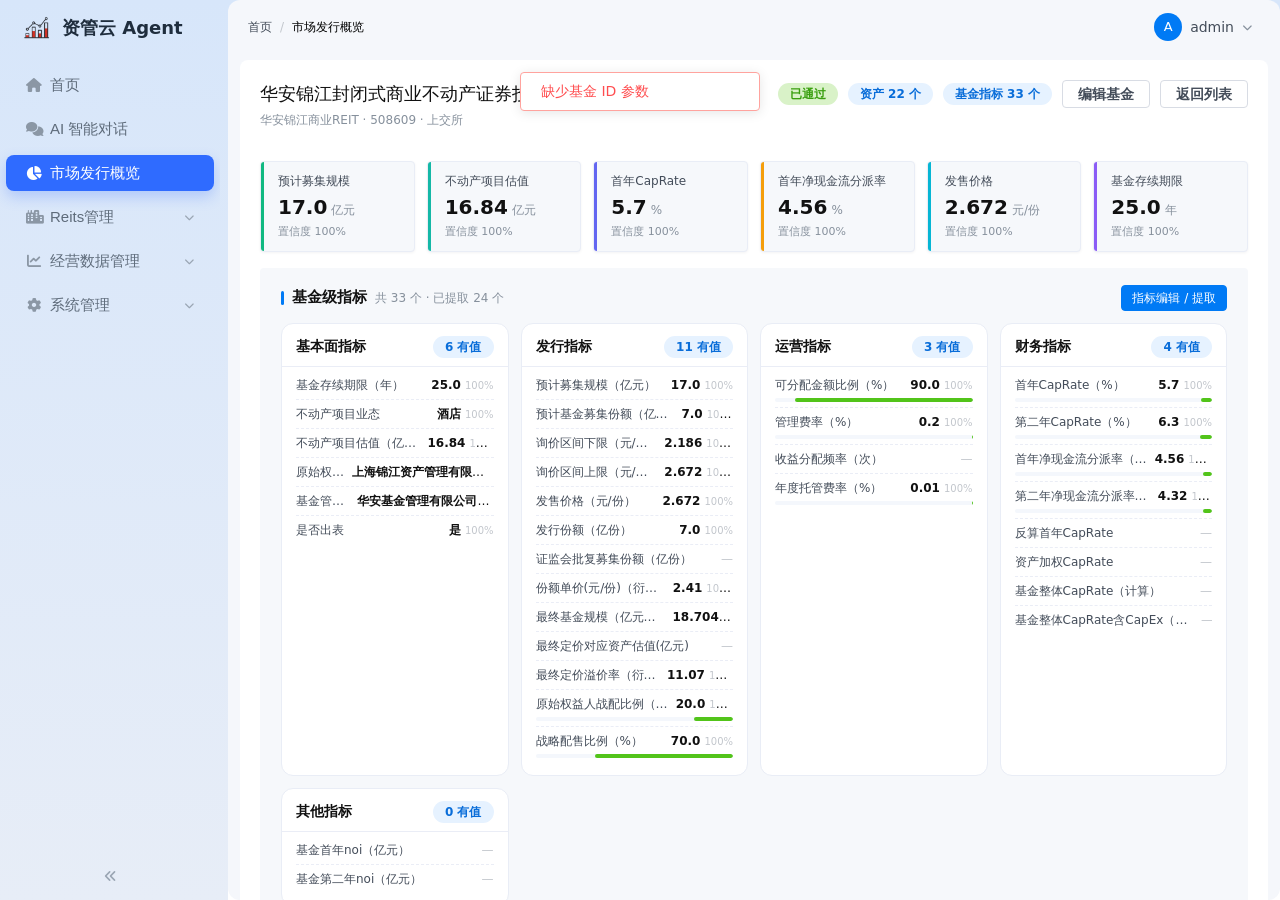
==== commit 3cc0489a: "Add FA webfonts, fix null refs, add favicon" ====
--- a/index.html
+++ b/index.html
@@ -4,6 +4,7 @@
 
 <meta name="viewport" content="width=device-width, initial-scale=1.0">
 <title>基金详情</title>
+<link rel="icon" href="data:,">
 <link rel="stylesheet" href="./assets/all.min.css" data-admin-spa="base">
 <link rel="stylesheet" href="./assets/admin-vars.css" data-admin-spa="base">
 <link rel="stylesheet" href="./assets/admin-layout.css" data-admin-spa="base">
@@ -422,11 +423,11 @@
     if (formulaTipEl) formulaTipEl.style.display = 'none';
 }
 
-document.getElementById('indicatorBody').addEventListener('mouseover', function (e) {
+(document.getElementById('indicatorBody')||{addEventListener:function(){}}).addEventListener('mouseover', function (e) {
     var tag = e.target.closest ? e.target.closest('.derived-tag') : null;
     if (tag) showFormulaTip(tag);
 });
-document.getElementById('indicatorBody').addEventListener('mouseout', function (e) {
+(document.getElementById('indicatorBody')||{addEventListener:function(){}}).addEventListener('mouseout', function (e) {
     var tag = e.target.closest ? e.target.closest('.derived-tag') : null;
     if (tag && (!e.relatedTarget || !tag.contains(e.relatedTarget))) hideFormulaTip();
 });
@@ -1294,4 +1295,28 @@
     update();
 })();
 </script>
+<script>
+/* ── Demo 环境导航守卫：拦截指向未部署页面的跳转，避免 404 ── */
+(function () {
+    function tip() {
+        if (window.R2 && R2.toast) { R2.toast('演示环境：该页面未包含在此 demo 中', 'info'); }
+    }
+    /* 拦截 <a> 跳转其他 html 页面（侧边栏菜单、面包屑等） */
+    document.addEventListener('click', function (e) {
+        var a = e.target.closest('a[href]');
+        if (!a) return;
+        var href = a.getAttribute('href') || '';
+        if (/\.html([?#]|$)/.test(href) && !/^(javascript:|#)/.test(href)) {
+            e.preventDefault();
+            e.stopPropagation();
+            tip();
+        }
+    }, true);
+    /* 移除按钮上的页面跳转（保留 discoverAssets 等页内功能） */
+    document.querySelectorAll('[onclick*="location.href"]').forEach(function (el) {
+        el.removeAttribute('onclick');
+        el.addEventListener('click', tip);
+    });
+})();
+</script>
 </body></html>
